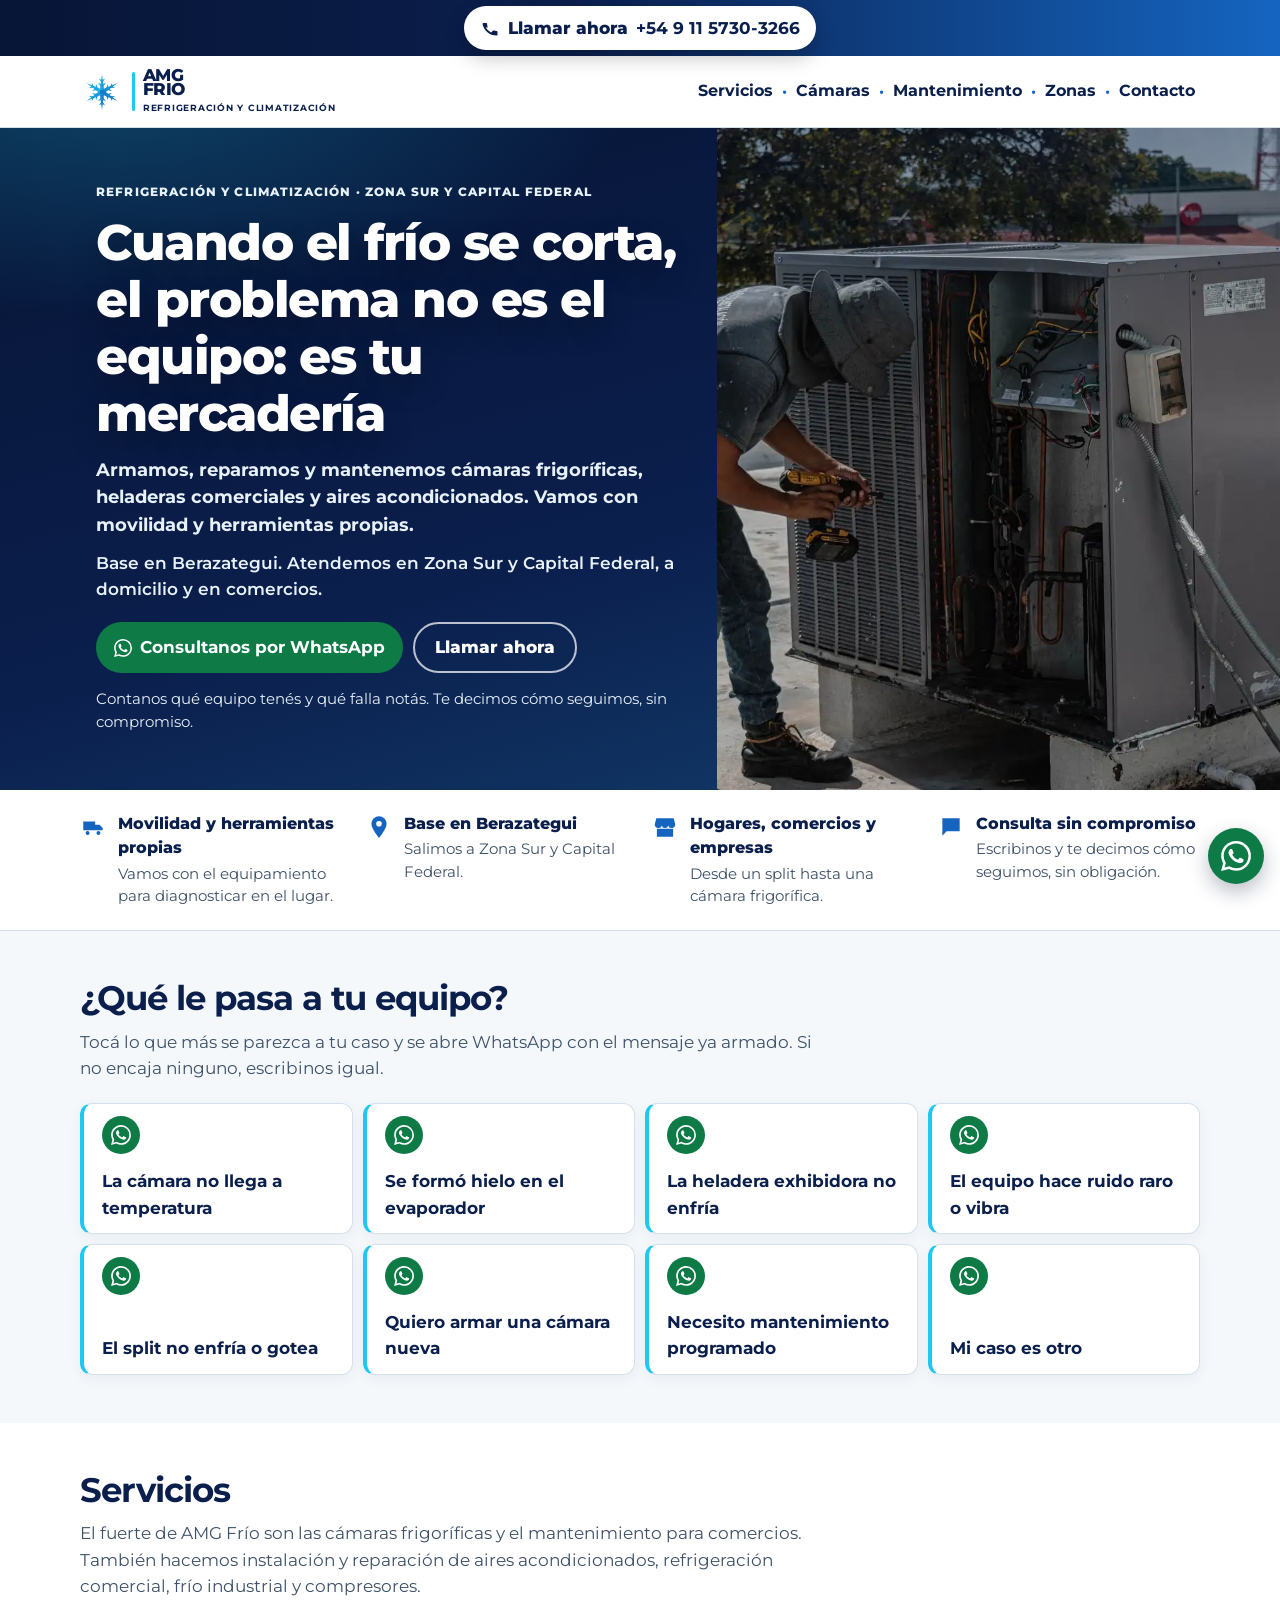
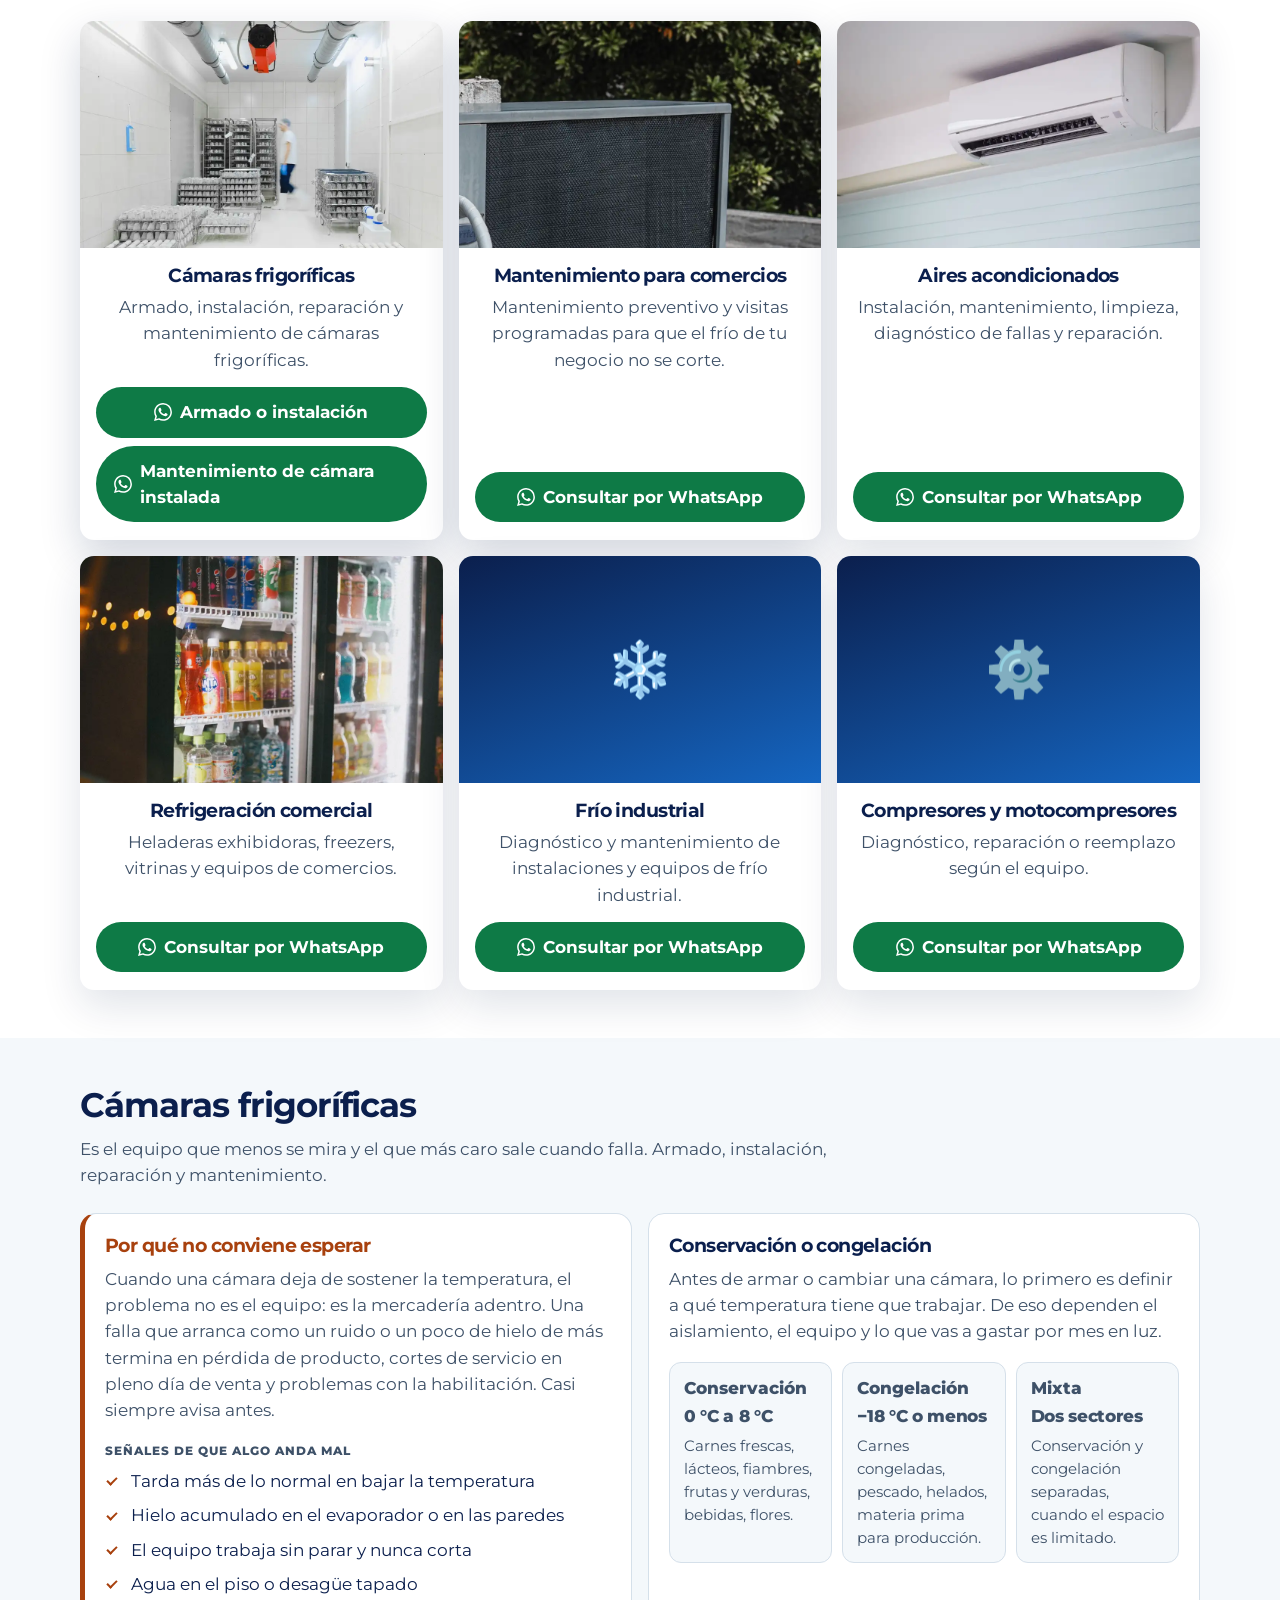
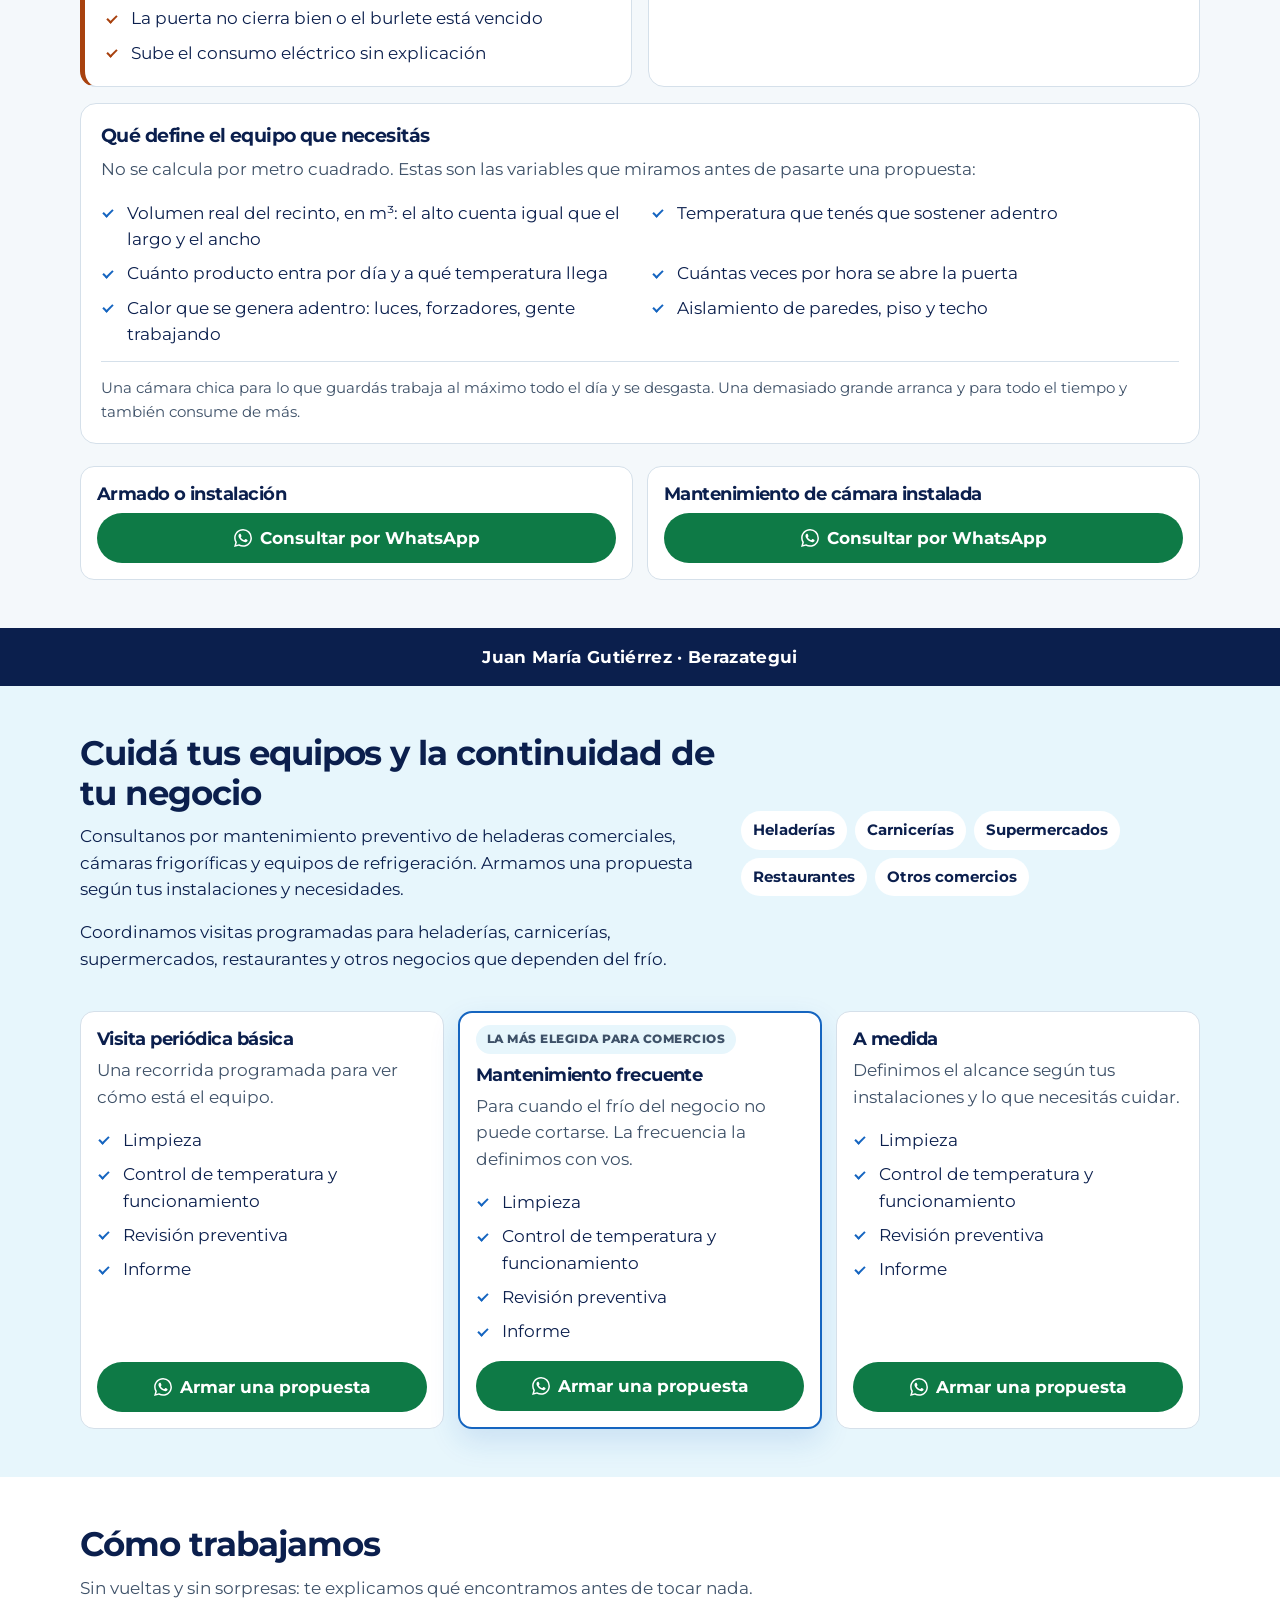
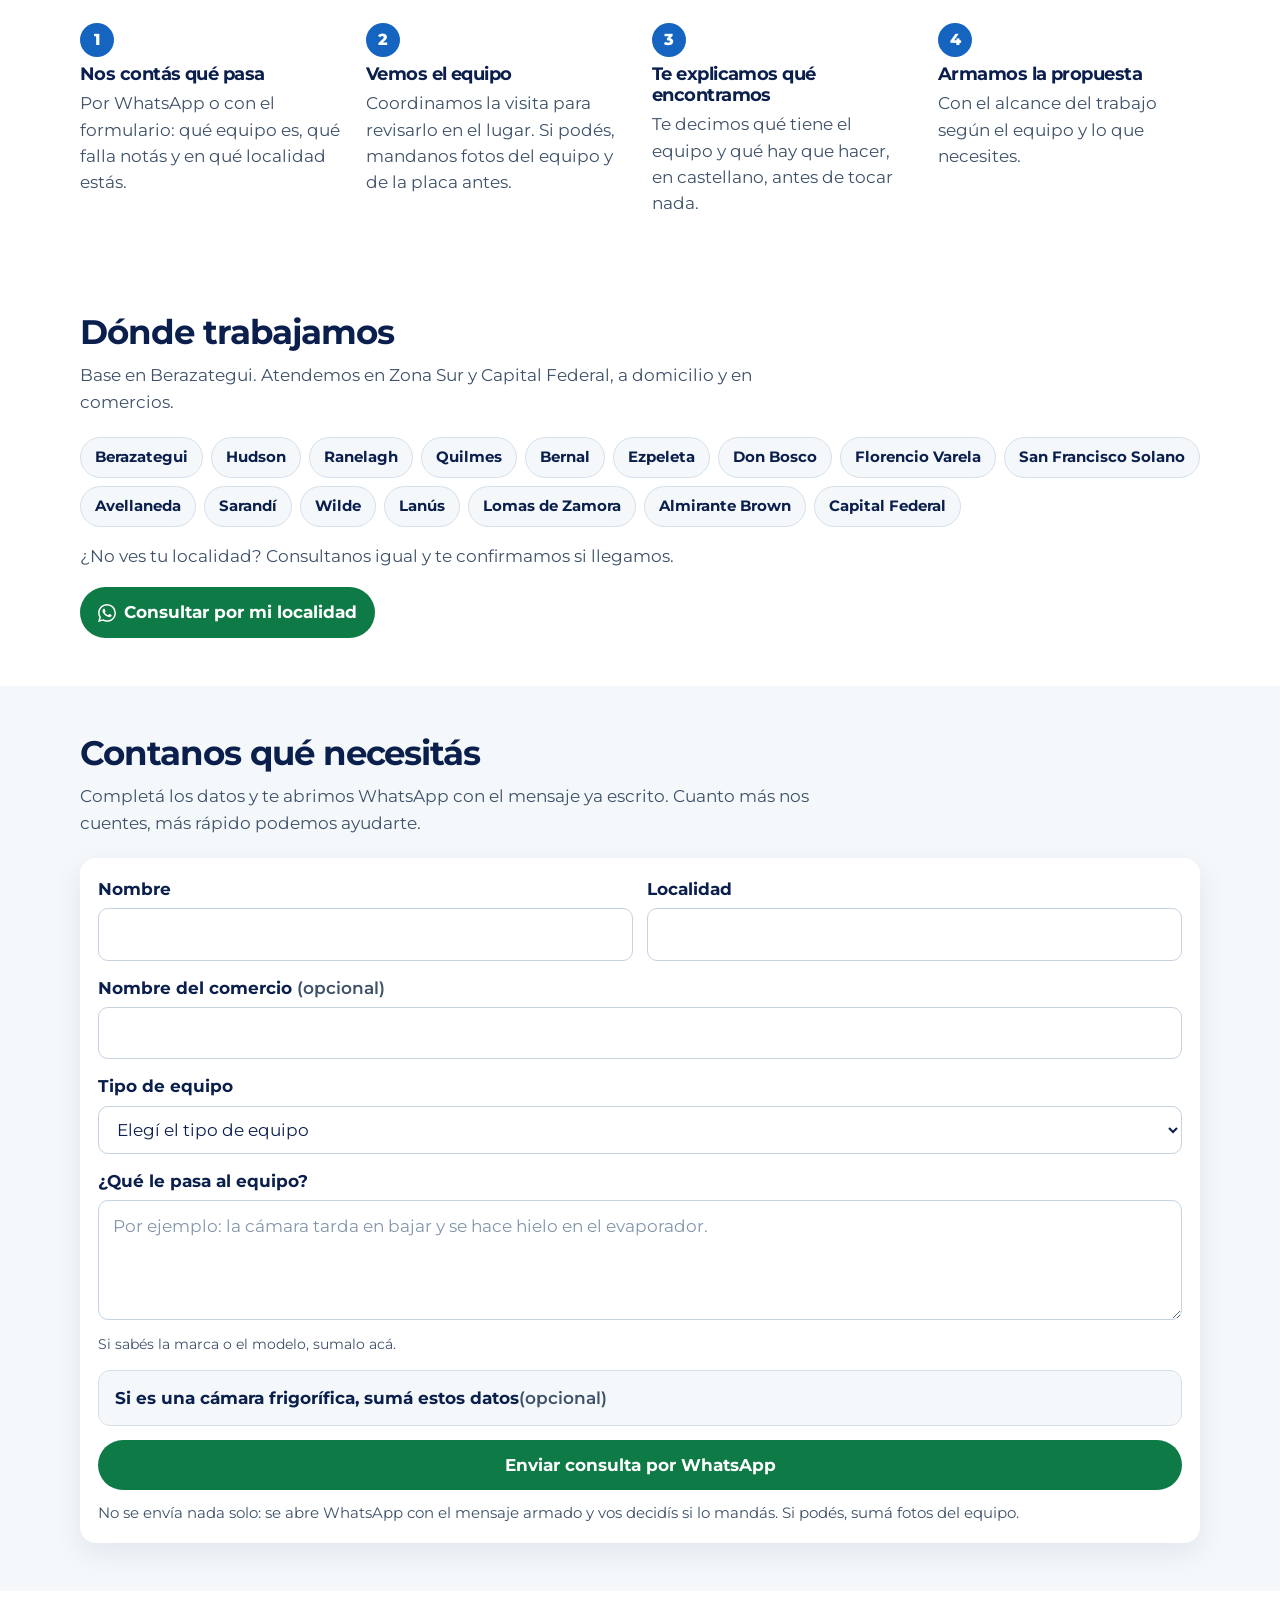
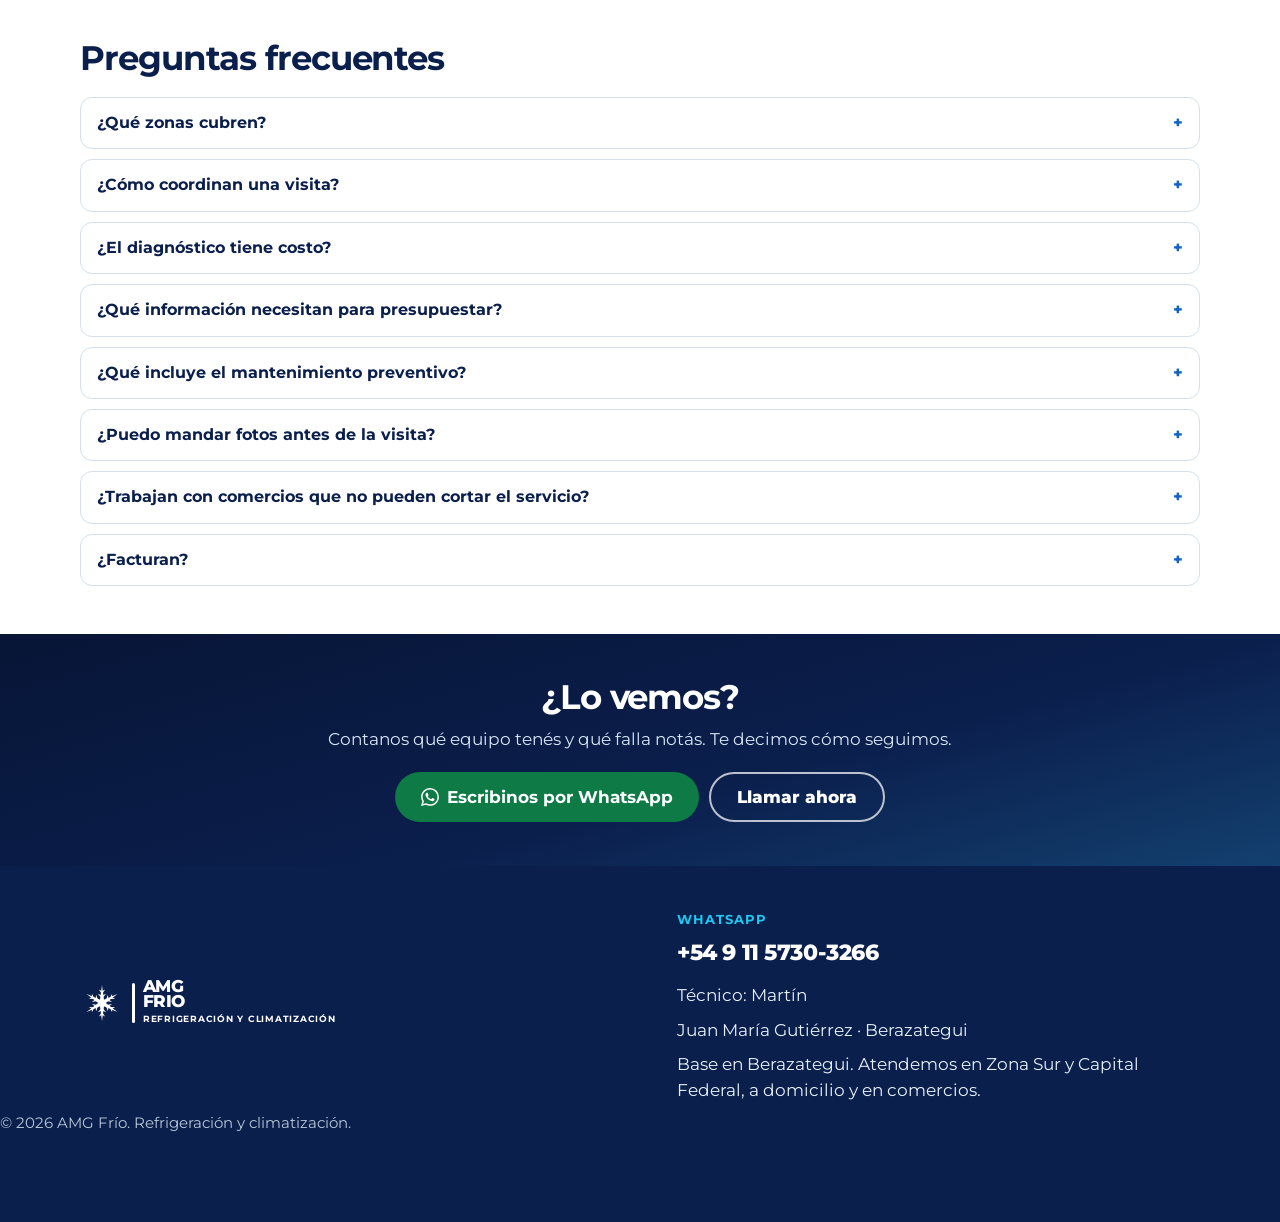
==== site-v2/index.html @ 5cace2a2 "AMG Frío: rehacer la landing con foco en conversión y SEO Rediseño de la página a partir del análisi" ====
<!DOCTYPE html>
<html lang="es">
<head>
  <meta charset="utf-8">
  <meta name="viewport" content="width=device-width, initial-scale=1">
  <title>AMG Frío | Cámaras frigoríficas y frío comercial en Zona Sur</title>
  <meta name="description" content="Armado, reparación y mantenimiento de cámaras frigoríficas, heladeras comerciales y aires acondicionados. Base en Berazategui, atendemos Zona Sur y Capital Federal. Consultá por WhatsApp.">
  <meta name="theme-color" content="#0B1F4D">
  <meta name="color-scheme" content="light">
  <link rel="canonical" href="https://joedev10.github.io/amg-frio/">
  <meta property="og:type" content="website">
  <meta property="og:locale" content="es_AR">
  <meta property="og:site_name" content="AMG Frío">
  <meta property="og:url" content="https://joedev10.github.io/amg-frio/">
  <meta property="og:title" content="AMG Frío | Cámaras frigoríficas y frío comercial en Zona Sur">
  <meta property="og:description" content="Cámaras frigoríficas y mantenimiento preventivo para comercios en Zona Sur y Capital Federal. Base en Berazategui.">
  <meta property="og:image" content="https://joedev10.github.io/amg-frio/img/og-cover.jpg">
  <meta property="og:image:width" content="1200">
  <meta property="og:image:height" content="630">
  <meta property="og:image:alt" content="AMG Frío — Refrigeración y Climatización. Cámaras frigoríficas y mantenimiento para comercios en Zona Sur y Capital Federal.">
  <meta name="twitter:card" content="summary_large_image">
  <meta name="twitter:title" content="AMG Frío | Cámaras frigoríficas y frío comercial en Zona Sur">
  <meta name="twitter:description" content="Cámaras frigoríficas y mantenimiento preventivo para comercios en Zona Sur y Capital Federal. Base en Berazategui.">
  <meta name="twitter:image" content="https://joedev10.github.io/amg-frio/img/og-cover.jpg">
  <link rel="icon" href="img/favicon.svg" type="image/svg+xml">
  <link rel="preload" href="fonts/montserrat-latin-800.woff2" as="font" type="font/woff2" crossorigin>
  <link rel="preload" href="img/hero.webp" as="image" fetchpriority="high">
  <link rel="stylesheet" href="css/styles.css">
  <script type="application/ld+json" id="schema-org">
  {
    "@context": "https://schema.org",
    "@type": "HVACBusiness",
    "@id": "https://joedev10.github.io/amg-frio/#negocio",
    "name": "AMG Frío",
    "description": "Armado, instalación, reparación y mantenimiento de cámaras frigoríficas, refrigeración comercial, frío industrial y aires acondicionados.",
    "url": "https://joedev10.github.io/amg-frio/",
    "telephone": "+54 9 11 5730-3266",
    "image": "https://joedev10.github.io/amg-frio/img/og-cover.jpg",
    "logo": "https://joedev10.github.io/amg-frio/img/isotipo.svg",
    "address": {
      "@type": "PostalAddress",
      "streetAddress": "Juan María Gutiérrez",
      "addressLocality": "Berazategui",
      "addressRegion": "Buenos Aires",
      "addressCountry": "AR"
    },
    "areaServed": [
      { "@type": "City", "name": "Berazategui" },
      { "@type": "City", "name": "Quilmes" },
      { "@type": "City", "name": "Florencio Varela" },
      { "@type": "City", "name": "Avellaneda" },
      { "@type": "City", "name": "Lanús" },
      { "@type": "City", "name": "Lomas de Zamora" },
      { "@type": "City", "name": "Almirante Brown" },
      { "@type": "City", "name": "Ciudad Autónoma de Buenos Aires" }
    ],
    "hasOfferCatalog": {
      "@type": "OfferCatalog",
      "name": "Servicios de refrigeración y climatización",
      "itemListElement": [
        { "@type": "Offer", "itemOffered": { "@type": "Service", "name": "Cámaras frigoríficas", "description": "Armado, instalación, reparación y mantenimiento de cámaras frigoríficas." } },
        { "@type": "Offer", "itemOffered": { "@type": "Service", "name": "Mantenimiento para comercios", "description": "Mantenimiento preventivo y visitas programadas para equipos de refrigeración." } },
        { "@type": "Offer", "itemOffered": { "@type": "Service", "name": "Aires acondicionados", "description": "Instalación, mantenimiento, limpieza, diagnóstico de fallas y reparación." } },
        { "@type": "Offer", "itemOffered": { "@type": "Service", "name": "Refrigeración comercial", "description": "Heladeras exhibidoras, freezers, vitrinas y equipos de comercios." } },
        { "@type": "Offer", "itemOffered": { "@type": "Service", "name": "Frío industrial", "description": "Diagnóstico y mantenimiento de instalaciones y equipos de frío industrial." } },
        { "@type": "Offer", "itemOffered": { "@type": "Service", "name": "Compresores y motocompresores", "description": "Diagnóstico, reparación o reemplazo según el equipo." } }
      ]
    }
  }
  </script>
  <!-- FAQPage: solo preguntas con respuesta confirmada. El costo del diagnóstico
       y la facturación quedan fuera del schema hasta que Martín los confirme. -->
  <script type="application/ld+json" id="schema-faq">
  {
    "@context": "https://schema.org",
    "@type": "FAQPage",
    "mainEntity": [
      {
        "@type": "Question",
        "name": "¿Qué zonas cubren?",
        "acceptedAnswer": { "@type": "Answer", "text": "Base en Berazategui. Atendemos en Zona Sur y Capital Federal, a domicilio y en comercios." }
      },
      {
        "@type": "Question",
        "name": "¿Cómo coordinan una visita?",
        "acceptedAnswer": { "@type": "Answer", "text": "Escribinos por WhatsApp, contanos qué equipo tenés y en qué localidad estás. Coordinamos día y horario según la agenda y confirmamos la visita por mensaje." }
      },
      {
        "@type": "Question",
        "name": "¿Qué información necesitan para presupuestar?",
        "acceptedAnswer": { "@type": "Answer", "text": "Tipo de equipo, marca si la tenés, qué falla notás y la localidad. Si es una cámara, ayudan las medidas aproximadas (ancho, largo y alto) y el producto que se conserva. Por WhatsApp, fotos del equipo y de la placa." }
      },
      {
        "@type": "Question",
        "name": "¿Qué incluye el mantenimiento preventivo?",
        "acceptedAnswer": { "@type": "Answer", "text": "Limpieza, control de temperatura y funcionamiento, revisión preventiva e informe de lo que se vio en la visita. La frecuencia se define según el equipo y el comercio." }
      },
      {
        "@type": "Question",
        "name": "¿Puedo mandar fotos antes de la visita?",
        "acceptedAnswer": { "@type": "Answer", "text": "Sí, y conviene. Fotos del equipo, de la placa de características y de la falla ayudan a llegar con una idea más clara y, en muchos casos, con el repuesto." }
      },
      {
        "@type": "Question",
        "name": "¿Trabajan con comercios que no pueden cortar el servicio?",
        "acceptedAnswer": { "@type": "Answer", "text": "Contanos en qué franja horaria te complica menos y lo coordinamos según la agenda. Para los comercios que dependen del frío, el mantenimiento programado es lo que evita el corte en el peor momento." }
      }
    ]
  }
  </script>
</head>
<body>
  <a class="skip" href="#contenido">Saltar al contenido</a>
  <div class="call-bar">
    <a class="call-now" data-tel href="tel:+5491157303266">
      <svg viewBox="0 0 24 24" width="20" height="20" aria-hidden="true" focusable="false"><path fill="currentColor" d="M6.6 10.8a15.1 15.1 0 0 0 6.6 6.6l2.2-2.2a1 1 0 0 1 1-.25 11.4 11.4 0 0 0 3.6.57 1 1 0 0 1 1 1V20a1 1 0 0 1-1 1A17 17 0 0 1 3 7a1 1 0 0 1 1-1h3.5a1 1 0 0 1 1 1 11.4 11.4 0 0 0 .57 3.6 1 1 0 0 1-.25 1L6.6 10.8z"/></svg>
      <span>Llamar ahora</span>
      <span class="call-now__num" data-field="whatsappDisplay">+54 9 11 5730-3266</span>
    </a>
  </div>
  <header class="site-header">
    <div class="site-header__inner">
      <a class="brand" href="#inicio">
        <img class="brand__mark" src="img/isotipo.svg" alt="" width="44" height="44">
        <span class="brand__bar" aria-hidden="true"></span>
        <span class="brand__text">
          <span class="brand__name" data-logo>AMG<br>FRIO</span>
          <span class="brand__tag" data-field="tagline">Refrigeración y Climatización</span>
        </span>
      </a>
      <button class="nav-toggle" type="button" aria-expanded="false" aria-controls="site-nav">
        <span class="sr-only" data-label>Abrir menú</span>
        <span class="burger" aria-hidden="true"></span>
      </button>
      <nav id="site-nav" class="site-nav" aria-label="Secciones">
        <a href="#servicios">Servicios</a>
        <span class="nav-dot" aria-hidden="true">·</span>
        <a href="#camaras">Cámaras</a>
        <span class="nav-dot" aria-hidden="true">·</span>
        <a href="#mantenimiento">Mantenimiento</a>
        <span class="nav-dot" data-nav-trabajos aria-hidden="true" hidden>·</span>
        <a href="#trabajos" data-nav-trabajos hidden>Trabajos</a>
        <span class="nav-dot" aria-hidden="true">·</span>
        <a href="#zonas">Zonas</a>
        <span class="nav-dot" aria-hidden="true">·</span>
        <a href="#contacto">Contacto</a>
      </nav>
    </div>
  </header>

  <main id="contenido">
    <section class="hero" id="inicio">
      <div class="hero__inner">
        <div class="hero__copy">
          <p class="hero__eyebrow">Refrigeración y climatización · Zona Sur y Capital Federal</p>
          <h1>Cuando el frío se corta, el problema no es el equipo: es tu mercadería</h1>
          <p class="hero__lead">Armamos, reparamos y mantenemos cámaras frigoríficas, heladeras comerciales y aires acondicionados. Vamos con movilidad y herramientas propias.</p>
          <p class="hero__zone" data-field="zonas">Base en Berazategui. Atendemos en Zona Sur y Capital Federal, a domicilio y en comercios.</p>
          <div class="hero__actions">
            <a class="btn-wa" data-wa="hero" href="https://wa.me/5491157303266">
              <svg viewBox="0 0 24 24" width="18" height="18" aria-hidden="true" focusable="false"><path fill="currentColor" d="M17.472 14.382c-.297-.149-1.758-.867-2.03-.967-.273-.099-.471-.148-.67.15-.197.297-.767.966-.94 1.164-.173.199-.347.223-.644.075-.297-.15-1.255-.463-2.39-1.475-.883-.788-1.48-1.761-1.653-2.059-.173-.297-.018-.458.13-.606.134-.133.298-.347.446-.52.149-.174.198-.298.298-.497.099-.198.05-.371-.025-.52-.075-.149-.669-1.612-.916-2.207-.242-.579-.487-.5-.669-.51-.173-.008-.371-.01-.57-.01-.198 0-.52.074-.792.372-.272.297-1.04 1.016-1.04 2.479 0 1.462 1.065 2.875 1.213 3.074.149.198 2.096 3.2 5.077 4.487.709.306 1.262.489 1.694.625.712.227 1.36.195 1.871.118.571-.085 1.758-.719 2.006-1.413.248-.694.248-1.289.173-1.413-.074-.124-.272-.198-.57-.347m-5.421 7.403h-.004a9.87 9.87 0 0 1-5.031-1.378l-.361-.214-3.741.982.998-3.648-.235-.374a9.86 9.86 0 0 1-1.51-5.26c.001-5.45 4.436-9.884 9.888-9.884 2.64 0 5.122 1.03 6.988 2.898a9.825 9.825 0 0 1 2.893 6.994c-.003 5.45-4.435 9.884-9.885 9.884m8.413-18.297A11.815 11.815 0 0 0 12.05 0C5.495 0 .16 5.335.157 11.892c0 2.096.547 4.142 1.588 5.945L.057 24l6.305-1.654a11.882 11.882 0 0 0 5.683 1.448h.005c6.554 0 11.89-5.335 11.893-11.893a11.821 11.821 0 0 0-3.48-8.413z"/></svg>
              Consultanos por WhatsApp
            </a>
            <a class="btn-call" data-tel href="tel:+5491157303266">Llamar ahora</a>
          </div>
          <p class="hero__note">Contanos qué equipo tenés y qué falla notás. Te decimos cómo seguimos, sin compromiso.</p>
        </div>
        <div class="hero__media">
          <img src="img/hero.webp" alt="Técnico revisando la unidad exterior de un equipo de refrigeración" width="1400" height="1050" fetchpriority="high" decoding="async">
        </div>
      </div>
    </section>

    <section class="trust" aria-label="Cómo trabajamos">
      <div class="wrap">
        <ul id="trust-list" class="trust__list"></ul>
      </div>
    </section>

    <section class="section triage" id="diagnostico">
      <div class="wrap">
        <h2 id="diagnostico-titulo">¿Qué le pasa a tu equipo?</h2>
        <p class="lead" id="diagnostico-bajada">Tocá lo que más se parezca a tu caso y se abre WhatsApp con el mensaje ya armado.</p>
        <div id="triage-grid" class="triage__grid"></div>
      </div>
    </section>

    <section class="section" id="servicios">
      <div class="wrap">
        <h2>Servicios</h2>
        <p class="lead">El fuerte de AMG Frío son las cámaras frigoríficas y el mantenimiento para comercios. También hacemos instalación y reparación de aires acondicionados, refrigeración comercial, frío industrial y compresores.</p>
        <div id="service-grid" class="cards"></div>
      </div>
    </section>

    <section class="section camaras" id="camaras">
      <div class="wrap">
        <h2 id="camaras-titulo">Cámaras frigoríficas</h2>
        <p class="lead" id="camaras-bajada">Armado, instalación, reparación y mantenimiento.</p>

        <div class="camaras__grid">
          <article class="panel panel--alert">
            <h3 id="camaras-porque-titulo">Por qué no conviene esperar</h3>
            <p id="camaras-porque-texto"></p>
            <p class="panel__label">Señales de que algo anda mal</p>
            <ul id="camaras-senales" class="ticks"></ul>
          </article>

          <article class="panel">
            <h3 id="camaras-tipos-titulo">Conservación o congelación</h3>
            <p id="camaras-tipos-texto"></p>
            <div id="camaras-tipos" class="temps"></div>
          </article>
        </div>

        <article class="panel panel--wide">
          <h3 id="camaras-dim-titulo">Qué define el equipo que necesitás</h3>
          <p id="camaras-dim-texto"></p>
          <ul id="camaras-dim-items" class="ticks ticks--two"></ul>
          <p class="panel__note" id="camaras-dim-cierre"></p>
        </article>

        <div id="camaras-acciones" class="choices"></div>
      </div>
    </section>

    <p class="address-bar" data-field="addressLine">Juan María Gutiérrez · Berazategui</p>

    <section class="section care" id="mantenimiento">
      <div class="wrap care__grid">
        <div>
          <h2>Cuidá tus equipos y la continuidad de tu negocio</h2>
          <p>Consultanos por mantenimiento preventivo de heladeras comerciales, cámaras frigoríficas y equipos de refrigeración. Armamos una propuesta según tus instalaciones y necesidades.</p>
          <p>Coordinamos visitas programadas para heladerías, carnicerías, supermercados, restaurantes y otros negocios que dependen del frío.</p>
        </div>
        <div>
          <ul class="chips">
            <li>Heladerías</li>
            <li>Carnicerías</li>
            <li>Supermercados</li>
            <li>Restaurantes</li>
            <li>Otros comercios</li>
          </ul>
        </div>
      </div>
      <div class="wrap">
        <div id="propuestas" class="plans"></div>
      </div>
    </section>

    <section class="section steps" id="como-trabajamos">
      <div class="wrap">
        <h2>Cómo trabajamos</h2>
        <p class="lead">Sin vueltas y sin sorpresas: te explicamos qué encontramos antes de tocar nada.</p>
        <ol id="steps-list" class="steps__list"></ol>
      </div>
    </section>

    <section class="section zonas" id="zonas">
      <div class="wrap">
        <h2>Dónde trabajamos</h2>
        <p class="lead" data-field="zonas">Base en Berazategui. Atendemos en Zona Sur y Capital Federal, a domicilio y en comercios.</p>
        <ul id="zonas-list" class="zonas__list"></ul>
        <p class="zonas__note">¿No ves tu localidad? Consultanos igual y te confirmamos si llegamos.</p>
        <a class="btn-wa btn-wa--inline" data-wa="general" href="https://wa.me/5491157303266">
          <svg viewBox="0 0 24 24" width="18" height="18" aria-hidden="true" focusable="false"><path fill="currentColor" d="M17.472 14.382c-.297-.149-1.758-.867-2.03-.967-.273-.099-.471-.148-.67.15-.197.297-.767.966-.94 1.164-.173.199-.347.223-.644.075-.297-.15-1.255-.463-2.39-1.475-.883-.788-1.48-1.761-1.653-2.059-.173-.297-.018-.458.13-.606.134-.133.298-.347.446-.52.149-.174.198-.298.298-.497.099-.198.05-.371-.025-.52-.075-.149-.669-1.612-.916-2.207-.242-.579-.487-.5-.669-.51-.173-.008-.371-.01-.57-.01-.198 0-.52.074-.792.372-.272.297-1.04 1.016-1.04 2.479 0 1.462 1.065 2.875 1.213 3.074.149.198 2.096 3.2 5.077 4.487.709.306 1.262.489 1.694.625.712.227 1.36.195 1.871.118.571-.085 1.758-.719 2.006-1.413.248-.694.248-1.289.173-1.413-.074-.124-.272-.198-.57-.347m-5.421 7.403h-.004a9.87 9.87 0 0 1-5.031-1.378l-.361-.214-3.741.982.998-3.648-.235-.374a9.86 9.86 0 0 1-1.51-5.26c.001-5.45 4.436-9.884 9.888-9.884 2.64 0 5.122 1.03 6.988 2.898a9.825 9.825 0 0 1 2.893 6.994c-.003 5.45-4.435 9.884-9.885 9.884m8.413-18.297A11.815 11.815 0 0 0 12.05 0C5.495 0 .16 5.335.157 11.892c0 2.096.547 4.142 1.588 5.945L.057 24l6.305-1.654a11.882 11.882 0 0 0 5.683 1.448h.005c6.554 0 11.89-5.335 11.893-11.893a11.821 11.821 0 0 0-3.48-8.413z"/></svg>
          Consultar por mi localidad
        </a>
      </div>
    </section>

    <!-- Visible solo si SITE_CONFIG.showTrabajos es true (cuando haya fotos reales). -->
    <section class="section" id="trabajos" hidden>
      <div class="wrap">
        <h2>Trabajos</h2>
        <p class="lead">Pronto vas a ver fotos reales de cámaras, mantenimientos e instalaciones. No publicamos trabajos inventados.</p>
        <div id="trabajos-grid" class="shots"></div>
      </div>
    </section>

    <!-- Visible solo si SITE_CONFIG.showAntesDespues es true (cuando haya fotos reales). -->
    <section class="section" id="antes-despues" hidden>
      <div class="wrap">
        <h2>Antes y después</h2>
        <p class="lead">Estos espacios quedan listos para fotos reales de trabajos. Todavía no las cargamos.</p>
        <div id="antes-carousel" class="carousel" aria-roledescription="carrusel" aria-label="Antes y después de trabajos"></div>
      </div>
    </section>

    <section class="section" id="contacto">
      <div class="wrap">
        <h2>Contanos qué necesitás</h2>
        <p class="lead">Completá los datos y te abrimos WhatsApp con el mensaje ya escrito. Cuanto más nos cuentes, más rápido podemos ayudarte.</p>
        <form id="consulta-form" class="contact-card" novalidate>
          <div class="form-grid">
            <div class="form-row">
              <div class="field">
                <label for="nombre">Nombre</label>
                <input id="nombre" name="nombre" autocomplete="name" required aria-describedby="nombre-error">
                <p class="field-error" id="nombre-error" hidden></p>
              </div>
              <div class="field">
                <label for="localidad">Localidad</label>
                <input id="localidad" name="localidad" autocomplete="address-level2" required aria-describedby="localidad-error">
                <p class="field-error" id="localidad-error" hidden></p>
              </div>
            </div>
            <div class="field">
              <label for="comercio">Nombre del comercio <span class="field__opt">(opcional)</span></label>
              <input id="comercio" name="comercio" autocomplete="organization">
            </div>
            <div class="field">
              <label for="tipo-equipo">Tipo de equipo</label>
              <select id="tipo-equipo" name="tipo" required aria-describedby="tipo-equipo-error">
                <option value="">Elegí el tipo de equipo</option>
              </select>
              <p class="field-error" id="tipo-equipo-error" hidden></p>
            </div>
            <div class="field">
              <label for="descripcion">¿Qué le pasa al equipo?</label>
              <textarea id="descripcion" name="descripcion" required aria-describedby="descripcion-error descripcion-hint" placeholder="Por ejemplo: la cámara tarda en bajar y se hace hielo en el evaporador."></textarea>
              <p class="field-hint" id="descripcion-hint">Si sabés la marca o el modelo, sumalo acá.</p>
              <p class="field-error" id="descripcion-error" hidden></p>
            </div>
            <details class="extra">
              <summary>Si es una cámara frigorífica, sumá estos datos <span class="field__opt">(opcional)</span></summary>
              <div class="extra__body">
                <fieldset class="field measures">
                  <legend>Medidas aproximadas</legend>
                  <div class="form-row form-row--3">
                    <div>
                      <label for="ancho">Ancho (m)</label>
                      <input id="ancho" name="ancho" inputmode="decimal" autocomplete="off">
                    </div>
                    <div>
                      <label for="largo">Largo (m)</label>
                      <input id="largo" name="largo" inputmode="decimal" autocomplete="off">
                    </div>
                    <div>
                      <label for="alto">Alto (m)</label>
                      <input id="alto" name="alto" inputmode="decimal" autocomplete="off">
                    </div>
                  </div>
                </fieldset>
                <div class="field">
                  <label for="producto">Producto que se conserva</label>
                  <input id="producto" name="producto" autocomplete="off">
                </div>
              </div>
            </details>
            <button class="btn-wa" type="submit">Enviar consulta por WhatsApp</button>
          </div>
          <p class="form-note">No se envía nada solo: se abre WhatsApp con el mensaje armado y vos decidís si lo mandás. Si podés, sumá fotos del equipo.</p>
        </form>
      </div>
    </section>

    <section class="section" id="preguntas">
      <div class="wrap">
        <h2>Preguntas frecuentes</h2>
        <div class="acc">
          <div class="acc__item">
            <h3>
              <button class="acc__btn" type="button" aria-expanded="false" aria-controls="faq-zonas" id="faq-zonas-btn">¿Qué zonas cubren?</button>
            </h3>
            <div class="acc__panel" id="faq-zonas" role="region" aria-labelledby="faq-zonas-btn" hidden>
              <p data-field="zonas">Base en Berazategui. Atendemos en Zona Sur y Capital Federal, a domicilio y en comercios.</p>
            </div>
          </div>
          <div class="acc__item">
            <h3>
              <button class="acc__btn" type="button" aria-expanded="false" aria-controls="faq-visita" id="faq-visita-btn">¿Cómo coordinan una visita?</button>
            </h3>
            <div class="acc__panel" id="faq-visita" role="region" aria-labelledby="faq-visita-btn" hidden>
              <p>Escribinos por WhatsApp, contanos qué equipo tenés y en qué localidad estás. Coordinamos día y horario según la agenda y confirmamos la visita por mensaje.</p>
            </div>
          </div>
          <!-- Redacción neutra a propósito: falta que Martín confirme si el diagnóstico tiene costo.
               Hasta entonces no se promete nada ni se publica un precio. -->
          <div class="acc__item">
            <h3>
              <button class="acc__btn" type="button" aria-expanded="false" aria-controls="faq-costo" id="faq-costo-btn">¿El diagnóstico tiene costo?</button>
            </h3>
            <div class="acc__panel" id="faq-costo" role="region" aria-labelledby="faq-costo-btn" hidden>
              <p>Depende del equipo y de la visita. Te lo aclaramos por WhatsApp antes de coordinar, así sabés de entrada cómo es, sin compromiso de reparación.</p>
            </div>
          </div>
          <div class="acc__item">
            <h3>
              <button class="acc__btn" type="button" aria-expanded="false" aria-controls="faq-presupuesto" id="faq-presupuesto-btn">¿Qué información necesitan para presupuestar?</button>
            </h3>
            <div class="acc__panel" id="faq-presupuesto" role="region" aria-labelledby="faq-presupuesto-btn" hidden>
              <p>Tipo de equipo, marca si la tenés, qué falla notás y la localidad. Si es una cámara, ayudan las medidas aproximadas (ancho, largo y alto) y el producto que se conserva. Por WhatsApp, fotos del equipo y de la placa. Si falta un dato, te lo pedimos.</p>
            </div>
          </div>
          <div class="acc__item">
            <h3>
              <button class="acc__btn" type="button" aria-expanded="false" aria-controls="faq-mantenimiento" id="faq-mantenimiento-btn">¿Qué incluye el mantenimiento preventivo?</button>
            </h3>
            <div class="acc__panel" id="faq-mantenimiento" role="region" aria-labelledby="faq-mantenimiento-btn" hidden>
              <p>Limpieza, control de temperatura y funcionamiento, revisión preventiva e informe de lo que se vio en la visita. La frecuencia se define según el equipo y el comercio.</p>
            </div>
          </div>
          <div class="acc__item">
            <h3>
              <button class="acc__btn" type="button" aria-expanded="false" aria-controls="faq-fotos" id="faq-fotos-btn">¿Puedo mandar fotos antes de la visita?</button>
            </h3>
            <div class="acc__panel" id="faq-fotos" role="region" aria-labelledby="faq-fotos-btn" hidden>
              <p>Sí, y conviene. Fotos del equipo, de la placa de características y de la falla ayudan a llegar con una idea más clara de lo que hay que hacer.</p>
            </div>
          </div>
          <div class="acc__item">
            <h3>
              <button class="acc__btn" type="button" aria-expanded="false" aria-controls="faq-corte" id="faq-corte-btn">¿Trabajan con comercios que no pueden cortar el servicio?</button>
            </h3>
            <div class="acc__panel" id="faq-corte" role="region" aria-labelledby="faq-corte-btn" hidden>
              <p>Contanos en qué franja horaria te complica menos y lo coordinamos según la agenda. Para los negocios que dependen del frío, el mantenimiento programado es lo que evita el corte en el peor momento.</p>
            </div>
          </div>
          <!-- Redacción neutra a propósito: falta que Martín confirme la condición de facturación. -->
          <div class="acc__item">
            <h3>
              <button class="acc__btn" type="button" aria-expanded="false" aria-controls="faq-factura" id="faq-factura-btn">¿Facturan?</button>
            </h3>
            <div class="acc__panel" id="faq-factura" role="region" aria-labelledby="faq-factura-btn" hidden>
              <p>Si necesitás factura, consultalo por WhatsApp antes de coordinar y te lo confirmamos.</p>
            </div>
          </div>
        </div>
      </div>
    </section>

    <section class="section clients" id="clientes" hidden>
      <div class="wrap">
        <h2>Confían en nosotros</h2>
        <ul id="client-logos" class="logos"></ul>
      </div>
    </section>

    <section class="section reviews" id="resenas" hidden>
      <div class="wrap">
        <h2>Reseñas</h2>
        <div id="review-list"></div>
      </div>
    </section>

    <section class="closer">
      <div class="wrap closer__inner">
        <h2>¿Lo vemos?</h2>
        <p>Contanos qué equipo tenés y qué falla notás. Te decimos cómo seguimos.</p>
        <div class="closer__actions">
          <a class="btn-wa" data-wa="general" href="https://wa.me/5491157303266">
            <svg viewBox="0 0 24 24" width="18" height="18" aria-hidden="true" focusable="false"><path fill="currentColor" d="M17.472 14.382c-.297-.149-1.758-.867-2.03-.967-.273-.099-.471-.148-.67.15-.197.297-.767.966-.94 1.164-.173.199-.347.223-.644.075-.297-.15-1.255-.463-2.39-1.475-.883-.788-1.48-1.761-1.653-2.059-.173-.297-.018-.458.13-.606.134-.133.298-.347.446-.52.149-.174.198-.298.298-.497.099-.198.05-.371-.025-.52-.075-.149-.669-1.612-.916-2.207-.242-.579-.487-.5-.669-.51-.173-.008-.371-.01-.57-.01-.198 0-.52.074-.792.372-.272.297-1.04 1.016-1.04 2.479 0 1.462 1.065 2.875 1.213 3.074.149.198 2.096 3.2 5.077 4.487.709.306 1.262.489 1.694.625.712.227 1.36.195 1.871.118.571-.085 1.758-.719 2.006-1.413.248-.694.248-1.289.173-1.413-.074-.124-.272-.198-.57-.347m-5.421 7.403h-.004a9.87 9.87 0 0 1-5.031-1.378l-.361-.214-3.741.982.998-3.648-.235-.374a9.86 9.86 0 0 1-1.51-5.26c.001-5.45 4.436-9.884 9.888-9.884 2.64 0 5.122 1.03 6.988 2.898a9.825 9.825 0 0 1 2.893 6.994c-.003 5.45-4.435 9.884-9.885 9.884m8.413-18.297A11.815 11.815 0 0 0 12.05 0C5.495 0 .16 5.335.157 11.892c0 2.096.547 4.142 1.588 5.945L.057 24l6.305-1.654a11.882 11.882 0 0 0 5.683 1.448h.005c6.554 0 11.89-5.335 11.893-11.893a11.821 11.821 0 0 0-3.48-8.413z"/></svg>
            Escribinos por WhatsApp
          </a>
          <a class="btn-call" data-tel href="tel:+5491157303266">Llamar ahora</a>
        </div>
      </div>
    </section>
  </main>

  <footer class="site-footer">
    <div class="wrap footer__grid">
      <a class="brand brand--light" href="#inicio">
        <img class="brand__mark" src="img/isotipo-blanco.svg" alt="" width="48" height="48">
        <span class="brand__bar" aria-hidden="true"></span>
        <span class="brand__text">
          <span class="brand__name" data-logo>AMG<br>FRIO</span>
          <span class="brand__tag" data-field="tagline">Refrigeración y Climatización</span>
        </span>
      </a>
      <div>
        <p class="footer__label">WhatsApp</p>
        <a class="footer__phone" data-wa="general" href="https://wa.me/5491157303266" data-field="whatsappDisplay">+54 9 11 5730-3266</a>
        <p>Técnico: <span data-field="technicianName">Martín</span></p>
        <p data-field="addressLine">Juan María Gutiérrez · Berazategui</p>
        <p data-field="zonas">Base en Berazategui. Atendemos en Zona Sur y Capital Federal, a domicilio y en comercios.</p>
      </div>
    </div>
    <p class="legal">© 2026 <span data-field="businessName">AMG Frío</span>. Refrigeración y climatización.</p>
  </footer>

  <nav class="mobile-bar" aria-label="Contacto rápido">
    <a class="mobile-bar__call" data-tel href="tel:+5491157303266">Llamar</a>
    <a class="mobile-bar__wa" data-wa="general" href="https://wa.me/5491157303266">WhatsApp</a>
  </nav>

  <a class="wa-float" data-wa="general" href="https://wa.me/5491157303266" aria-label="Escribir por WhatsApp al +54 9 11 5730-3266">
    <svg viewBox="0 0 24 24" aria-hidden="true" focusable="false"><path fill="currentColor" d="M17.472 14.382c-.297-.149-1.758-.867-2.03-.967-.273-.099-.471-.148-.67.15-.197.297-.767.966-.94 1.164-.173.199-.347.223-.644.075-.297-.15-1.255-.463-2.39-1.475-.883-.788-1.48-1.761-1.653-2.059-.173-.297-.018-.458.13-.606.134-.133.298-.347.446-.52.149-.174.198-.298.298-.497.099-.198.05-.371-.025-.52-.075-.149-.669-1.612-.916-2.207-.242-.579-.487-.5-.669-.51-.173-.008-.371-.01-.57-.01-.198 0-.52.074-.792.372-.272.297-1.04 1.016-1.04 2.479 0 1.462 1.065 2.875 1.213 3.074.149.198 2.096 3.2 5.077 4.487.709.306 1.262.489 1.694.625.712.227 1.36.195 1.871.118.571-.085 1.758-.719 2.006-1.413.248-.694.248-1.289.173-1.413-.074-.124-.272-.198-.57-.347m-5.421 7.403h-.004a9.87 9.87 0 0 1-5.031-1.378l-.361-.214-3.741.982.998-3.648-.235-.374a9.86 9.86 0 0 1-1.51-5.26c.001-5.45 4.436-9.884 9.888-9.884 2.64 0 5.122 1.03 6.988 2.898a9.825 9.825 0 0 1 2.893 6.994c-.003 5.45-4.435 9.884-9.885 9.884m8.413-18.297A11.815 11.815 0 0 0 12.05 0C5.495 0 .16 5.335.157 11.892c0 2.096.547 4.142 1.588 5.945L.057 24l6.305-1.654a11.882 11.882 0 0 0 5.683 1.448h.005c6.554 0 11.89-5.335 11.893-11.893a11.821 11.821 0 0 0-3.48-8.413z"/></svg>
  </a>

  <script src="js/config.js"></script>
  <script src="js/main.js"></script>
</body>
</html>
---- site-v2/css/styles.css ----
@font-face {
  font-family: Montserrat;
  font-style: normal;
  font-weight: 400;
  font-display: swap;
  src: url("../fonts/montserrat-latin-400.woff2") format("woff2");
}
@font-face {
  font-family: Montserrat;
  font-style: normal;
  font-weight: 600;
  font-display: swap;
  src: url("../fonts/montserrat-latin-600.woff2") format("woff2");
}
@font-face {
  font-family: Montserrat;
  font-style: normal;
  font-weight: 700;
  font-display: swap;
  src: url("../fonts/montserrat-latin-700.woff2") format("woff2");
}
@font-face {
  font-family: Montserrat;
  font-style: normal;
  font-weight: 800;
  font-display: swap;
  src: url("../fonts/montserrat-latin-800.woff2") format("woff2");
}

:root {
  --navy: #0b1f4d;
  --navy-deep: #071536;
  --blue: #1565c0;
  --cyan: #1ec8f0;
  --ink: #0b1f4d;
  --muted: #3e5168;
  --line: #d5e0ea;
  --paper: #ffffff;
  --mist: #f4f8fb;
  --ice: #e7f6fc;
  --wa: #0e7a46;
  --wa-hover: #0c663a;
  --danger: #8e1b1b;
  --alert: #a8410e;
  --wrap: min(1120px, calc(100% - 32px));
  --header-h: 72px;
  --callbar-h: 56px;
}

*,
*::before,
*::after { box-sizing: border-box; }

html { scroll-behavior: smooth; }

body {
  margin: 0;
  font-family: Montserrat, "Segoe UI", sans-serif;
  font-size: 1.0625rem;
  line-height: 1.55;
  color: var(--ink);
  background: var(--paper);
  overflow-x: clip;
}

img { max-width: 100%; display: block; }
h1, h2, h3, p { margin-top: 0; }
h1, h2, h3 { line-height: 1.15; letter-spacing: -0.03em; }

a { color: var(--blue); }
button, input, select, textarea { font: inherit; color: inherit; }

.skip {
  position: absolute;
  left: 12px;
  top: -48px;
  background: #fff;
  color: var(--navy);
  padding: 8px 12px;
  z-index: 80;
  border-radius: 8px;
}
.skip:focus { top: 12px; }

.wrap {
  width: var(--wrap);
  margin-inline: auto;
}

.sr-only {
  position: absolute;
  width: 1px;
  height: 1px;
  padding: 0;
  margin: -1px;
  overflow: hidden;
  clip: rect(0, 0, 0, 0);
  white-space: nowrap;
  border: 0;
}

:focus-visible {
  outline: 3px solid var(--cyan);
  outline-offset: 2px;
}

.call-bar {
  position: sticky;
  top: 0;
  z-index: 60;
  height: var(--callbar-h);
  display: flex;
  align-items: center;
  justify-content: center;
  padding: 6px 12px;
  background: linear-gradient(90deg, #071536 0%, #0b1f4d 45%, #1565c0 100%);
}
.call-now {
  display: inline-flex;
  align-items: center;
  justify-content: center;
  gap: 8px;
  min-height: 44px;
  padding: 8px 16px;
  border-radius: 999px;
  background: #fff;
  color: #0b1f4d;
  font-weight: 800;
  text-decoration: none;
  box-shadow: 0 8px 20px rgba(0, 0, 0, 0.22);
}
.call-now__num { font-weight: 700; }

.site-header {
  position: sticky;
  top: var(--callbar-h);
  z-index: 50;
  background: #fff;
  border-bottom: 1px solid var(--line);
  height: var(--header-h);
}

.site-header__inner {
  height: 100%;
  width: var(--wrap);
  margin-inline: auto;
  display: flex;
  align-items: center;
  justify-content: space-between;
  gap: 12px;
}

.brand {
  display: flex;
  align-items: center;
  gap: 8px;
  text-decoration: none;
  min-width: 0;
  color: inherit;
}
.brand__mark { width: 44px; height: 44px; flex: none; }
.brand__bar {
  width: 3px;
  align-self: stretch;
  margin-block: 4px;
  border-radius: 2px;
  background: var(--cyan);
  flex: none;
}
.brand__name {
  display: block;
  font-weight: 800;
  font-size: 1.05rem;
  line-height: 0.86;
  letter-spacing: -0.04em;
  color: var(--navy);
}
.brand__tag {
  display: block;
  margin-top: 4px;
  font-size: 0.58rem;
  font-weight: 700;
  letter-spacing: 0.08em;
  text-transform: uppercase;
  color: var(--navy);
  white-space: nowrap;
}
.brand--light .brand__name,
.brand--light .brand__tag { color: #fff; }
.brand--light .brand__bar { background: #fff; }

.nav-toggle {
  width: 44px;
  height: 44px;
  border: 0;
  background: transparent;
  border-radius: 10px;
  display: grid;
  place-items: center;
  cursor: pointer;
}
.burger,
.burger::before,
.burger::after {
  display: block;
  width: 22px;
  height: 2px;
  background: var(--navy);
  position: relative;
  border-radius: 2px;
}
.burger::before,
.burger::after {
  content: "";
  position: absolute;
  left: 0;
}
.burger::before { top: -7px; }
.burger::after { top: 7px; }
.nav-toggle[aria-expanded="true"] .burger { background: transparent; }
.nav-toggle[aria-expanded="true"] .burger::before { top: 0; transform: rotate(45deg); }
.nav-toggle[aria-expanded="true"] .burger::after { top: 0; transform: rotate(-45deg); }

.site-nav {
  display: none;
  position: absolute;
  left: 0;
  right: 0;
  top: var(--header-h);
  background: #fff;
  border-bottom: 1px solid var(--line);
  padding: 8px 16px 16px;
  box-shadow: 0 16px 30px rgba(11, 31, 77, 0.08);
  max-height: calc(100dvh - var(--header-h) - var(--callbar-h));
  overflow-y: auto;
}
.site-nav.is-open { display: block; }
.site-nav a {
  display: block;
  padding: 14px 8px;
  text-decoration: none;
  color: var(--navy);
  font-weight: 700;
  border-bottom: 1px solid #eef3f7;
}
.nav-dot { display: none; }
/* El display del menú pisa el atributo hidden del UA; hay que respetarlo. */
.site-nav [hidden] { display: none !important; }

.hero {
  background:
    radial-gradient(900px 420px at 8% -10%, rgba(30, 200, 240, 0.28), transparent 60%),
    linear-gradient(165deg, #071536 0%, #0b1f4d 58%, #13406f 100%);
  color: #fff;
}
.hero h1 { text-shadow: 0 12px 28px rgba(0, 0, 0, 0.28); }
.hero__eyebrow {
  margin-bottom: 12px;
  font-size: 0.72rem;
  font-weight: 800;
  letter-spacing: 0.1em;
  text-transform: uppercase;
  color: var(--cyan);
}
.hero__actions { display: grid; gap: 10px; }
.btn-call {
  display: inline-flex;
  align-items: center;
  justify-content: center;
  min-height: 48px;
  padding: 10px 20px;
  border-radius: 999px;
  background: transparent;
  color: #fff;
  border: 2px solid rgba(255, 255, 255, 0.72);
  font-weight: 800;
  text-decoration: none;
  width: 100%;
}
.btn-call:hover { background: #fff; color: #0b1f4d; border-color: #fff; }
.hero__inner { display: flex; flex-direction: column; }
.hero__copy {
  padding: 32px 20px 28px;
  width: min(1120px, 100%);
  margin-inline: auto;
}
.hero h1 {
  margin-bottom: 14px;
  font-size: clamp(1.95rem, 5.6vw, 3.1rem);
  font-weight: 800;
  max-width: 19ch;
}
.hero__lead {
  margin-bottom: 12px;
  font-size: 1.1rem;
  font-weight: 700;
  color: #fff;
  max-width: 54ch;
}
.hero__copy p { color: #e7f1fa; max-width: 62ch; }
.hero__zone { font-weight: 600; color: #fff; margin-bottom: 20px; }
.hero__note {
  margin: 14px 0 0;
  font-size: 0.95rem;
  color: #cfe2f5;
}
.hero__media {
  position: relative;
  height: 230px;
  background: #12315f;
}
.hero__media img {
  width: 100%;
  height: 100%;
  object-fit: cover;
  object-position: 62% center;
}
.hero__media::after {
  content: "";
  position: absolute;
  inset: 0;
  background: linear-gradient(180deg, rgba(7, 21, 54, 0.35), transparent 32%);
  pointer-events: none;
}

.btn-wa {
  display: inline-flex;
  align-items: center;
  justify-content: center;
  gap: 8px;
  min-height: 48px;
  padding: 12px 18px;
  border: 0;
  border-radius: 999px;
  background: var(--wa);
  color: #fff;
  font-weight: 700;
  text-decoration: none;
  cursor: pointer;
  width: 100%;
}
.btn-wa:hover { background: var(--wa-hover); color: #fff; }
.btn-wa svg { flex: none; }
.btn-wa--inline { width: auto; margin-top: 18px; }

/* Franja de confianza */
.trust {
  background: #fff;
  border-bottom: 1px solid var(--line);
  padding: 22px 0;
}
.trust__list {
  list-style: none;
  margin: 0;
  padding: 0;
  display: grid;
  gap: 16px;
}
.trust__list li {
  display: flex;
  align-items: flex-start;
  gap: 12px;
}
.trust .ico { color: var(--blue); flex: none; margin-top: 2px; }
.trust__title { margin: 0; font-weight: 800; font-size: 0.98rem; }
.trust__detail { margin: 2px 0 0; color: var(--muted); font-size: 0.92rem; }

.section { padding: 48px 0; }
.section h2 { font-size: clamp(1.6rem, 4vw, 2.15rem); margin-bottom: 10px; }
.lead { color: var(--muted); max-width: 68ch; }

/* Atajos de diagnóstico */
.triage { background: var(--mist); }
.triage__grid {
  display: grid;
  gap: 10px;
  margin-top: 22px;
}
.triage__item {
  display: flex;
  align-items: center;
  justify-content: space-between;
  gap: 12px;
  min-height: 60px;
  padding: 12px 14px 12px 18px;
  background: #fff;
  border: 1px solid var(--line);
  border-left: 4px solid var(--cyan);
  border-radius: 12px;
  text-decoration: none;
  color: var(--navy);
  font-weight: 700;
  box-shadow: 0 4px 14px rgba(11, 31, 77, 0.05);
}
.triage__item:hover {
  border-left-color: var(--wa);
  background: #fbfdff;
}
.triage__go {
  flex: none;
  display: grid;
  place-items: center;
  width: 38px;
  height: 38px;
  border-radius: 50%;
  background: var(--wa);
  color: #fff;
}
.triage__go svg { width: 20px; height: 20px; }

.cards {
  display: grid;
  gap: 16px;
  margin-top: 22px;
}
.card {
  background: #fff;
  border-radius: 14px;
  overflow: hidden;
  box-shadow: 0 16px 40px rgba(11, 31, 77, 0.12);
  display: flex;
  flex-direction: column;
}
.card--top { box-shadow: 0 16px 40px rgba(11, 31, 77, 0.18); }
.card__media { position: relative; aspect-ratio: 16 / 10; background: #e8eef4; }
.card__media img,
.card__media .ph { width: 100%; height: 100%; }
.card__media img { object-fit: cover; }
.card__media .ph { position: absolute; inset: 0; }
.ph--service { background: linear-gradient(160deg, #0b1f4d, #1565c0); color: #fff; }
.ph__emoji {
  font-size: 3.4rem;
  line-height: 1;
}

.card__body {
  padding: 16px 16px 18px;
  display: flex;
  flex-direction: column;
  gap: 8px;
  flex: 1;
}
.card__body h3 { margin: 0; text-align: center; font-size: 1.2rem; }
.card__body p { margin: 0; text-align: center; color: var(--muted); }
.card__actions { display: grid; gap: 8px; margin-top: auto; padding-top: 6px; }
.card__actions .btn-wa { width: 100%; }

/* Cámaras frigoríficas */
.camaras { background: var(--mist); }
.camaras__grid { display: grid; gap: 16px; margin-top: 24px; }
.panel {
  background: #fff;
  border: 1px solid var(--line);
  border-radius: 16px;
  padding: 20px;
}
.panel h3 { font-size: 1.2rem; margin-bottom: 10px; }
.panel p { color: var(--muted); }
.panel--alert { border-left: 5px solid var(--alert); }
.panel--alert h3 { color: var(--alert); }
.panel--wide { margin-top: 16px; }
.panel__label {
  margin: 16px 0 8px;
  font-size: 0.78rem;
  font-weight: 800;
  letter-spacing: 0.08em;
  text-transform: uppercase;
  color: var(--navy);
}
.panel__note {
  margin: 14px 0 0;
  padding-top: 14px;
  border-top: 1px solid var(--line);
  font-size: 0.95rem;
}

.ticks { list-style: none; padding: 0; margin: 0; display: grid; gap: 8px; }
.ticks li {
  position: relative;
  padding-left: 26px;
  color: var(--ink);
}
.ticks li::before {
  content: "";
  position: absolute;
  left: 2px;
  top: 0.55em;
  width: 10px;
  height: 6px;
  border-left: 2.5px solid var(--blue);
  border-bottom: 2.5px solid var(--blue);
  transform: rotate(-45deg);
}
.panel--alert .ticks li::before {
  border-color: var(--alert);
}

.temps { display: grid; gap: 10px; margin-top: 14px; }
.temp {
  border: 1px solid var(--line);
  border-radius: 12px;
  padding: 12px 14px;
  background: var(--mist);
}
.temp__name { margin: 0; font-weight: 800; }
.temp__range {
  margin: 2px 0 6px;
  font-weight: 800;
  color: var(--blue);
  font-size: 1.05rem;
  letter-spacing: -0.02em;
}
.temp__detail { margin: 0; color: var(--muted); font-size: 0.93rem; }

.address-bar {
  margin: 0;
  background: var(--navy);
  color: #fff;
  text-align: center;
  padding: 16px 18px;
  font-weight: 700;
  letter-spacing: 0.02em;
}

.care { background: var(--ice); }
.care__grid { display: grid; gap: 18px; }
.chips {
  display: flex;
  flex-wrap: wrap;
  gap: 8px;
  padding: 0;
  margin: 0 0 16px;
  list-style: none;
}
.chips li {
  background: #fff;
  color: var(--navy);
  border-radius: 999px;
  padding: 8px 12px;
  font-weight: 700;
  font-size: 0.92rem;
}

/* Zonas */
.zonas__list {
  list-style: none;
  display: flex;
  flex-wrap: wrap;
  gap: 8px;
  padding: 0;
  margin: 22px 0 0;
}
.zonas__list li {
  border: 1px solid var(--line);
  background: var(--mist);
  color: var(--navy);
  border-radius: 999px;
  padding: 8px 14px;
  font-weight: 700;
  font-size: 0.93rem;
}
.zonas__note { margin: 16px 0 0; color: var(--muted); }

.shots {
  display: grid;
  gap: 14px;
  margin-top: 18px;
}
.shot {
  border: 2px dashed #9bb0c6;
  border-radius: 14px;
  min-height: 180px;
  padding: 18px;
  display: grid;
  place-items: center;
  text-align: center;
  color: var(--muted);
  background: var(--mist);
}
.shot p { margin: 0; }
.shot__title { font-weight: 800; color: var(--navy); margin-bottom: 6px; }
.shot--real {
  border: 0;
  padding: 0;
  overflow: hidden;
  background: #fff;
  box-shadow: 0 8px 24px rgba(11, 31, 77, 0.08);
  align-content: start;
}
.shot--real img { width: 100%; aspect-ratio: 4 / 3; object-fit: cover; }
.shot--real h3, .shot--real p { padding: 0 14px; text-align: left; }
.shot--real h3 { margin: 12px 0 6px; }
.shot--real p { margin: 0 0 14px; }

.contact-card {
  background: #fff;
  border-radius: 16px;
  padding: 18px;
  box-shadow: 0 10px 28px rgba(11, 31, 77, 0.08);
  margin-top: 22px;
}
#contacto { background: var(--mist); }
.form-grid { display: grid; gap: 14px; }
label { display: block; font-weight: 700; margin-bottom: 6px; }
.field__opt { font-weight: 600; color: var(--muted); }
input, select, textarea {
  width: 100%;
  min-height: 48px;
  border: 1px solid #c5d2e0;
  border-radius: 10px;
  padding: 12px 14px;
  background: #fff;
}
textarea { min-height: 120px; resize: vertical; }
::placeholder { color: #8396ab; }
.field-hint { color: var(--muted); font-size: 0.9rem; margin: 6px 0 0; }
.field-error { color: var(--danger); font-size: 0.92rem; margin: 6px 0 0; font-weight: 600; }
input[aria-invalid="true"],
select[aria-invalid="true"],
textarea[aria-invalid="true"] { border-color: var(--danger); }
.form-note { color: var(--muted); margin: 12px 0 0; font-size: 0.93rem; }

.extra {
  border: 1px solid var(--line);
  border-radius: 12px;
  background: var(--mist);
}
.extra summary {
  padding: 14px 16px;
  font-weight: 700;
  cursor: pointer;
  color: var(--navy);
  min-height: 48px;
  display: flex;
  align-items: center;
}
.extra__body { padding: 0 16px 16px; display: grid; gap: 14px; }

.acc { display: grid; gap: 10px; margin-top: 18px; }
.acc__item { border: 1px solid var(--line); border-radius: 12px; background: #fff; }
.acc h3 { margin: 0; }
.acc__btn {
  width: 100%;
  text-align: left;
  background: transparent;
  border: 0;
  padding: 16px;
  font-weight: 700;
  font-size: 1rem;
  cursor: pointer;
  color: var(--navy);
  display: flex;
  justify-content: space-between;
  gap: 12px;
}
.acc__btn::after { content: "+"; font-weight: 800; color: var(--blue); }
.acc__btn[aria-expanded="true"]::after { content: "–"; }
.acc__panel { padding: 0 16px 16px; color: var(--muted); }
.acc__panel p { margin: 0; }

.reviews { background: var(--mist); }
.reviews blockquote {
  margin: 0 0 12px;
  background: #fff;
  border-radius: 12px;
  padding: 16px;
}

/* Cierre */
.closer {
  background: linear-gradient(165deg, #071536 0%, #0b1f4d 60%, #13406f 100%);
  color: #fff;
  padding: 44px 0;
  text-align: center;
}
.closer h2 { font-size: clamp(1.6rem, 4vw, 2.15rem); margin-bottom: 8px; }
.closer p { color: #d8e7f7; margin-bottom: 20px; }
.closer__actions { display: grid; gap: 10px; max-width: 420px; margin-inline: auto; }

.site-footer {
  background: var(--navy);
  color: #e7f1fa;
  padding: 36px 0 88px;
}
.footer__grid { display: grid; gap: 22px; }
.footer__label {
  margin: 0 0 4px;
  font-size: 0.8rem;
  letter-spacing: 0.08em;
  text-transform: uppercase;
  font-weight: 700;
  color: var(--cyan);
}
.footer__phone {
  display: inline-flex;
  align-items: center;
  min-height: 44px;
  color: #fff;
  font-size: 1.35rem;
  font-weight: 800;
  text-decoration: none;
  letter-spacing: -0.02em;
}
.site-footer p { margin: 8px 0 0; }
.legal {
  width: var(--wrap);
  margin: 22px auto 0;
  color: #b7c7d8;
  font-size: 0.92rem;
}

.wa-float {
  display: none;
  position: fixed;
  right: calc(16px + env(safe-area-inset-right));
  bottom: calc(16px + env(safe-area-inset-bottom));
  width: 56px;
  height: 56px;
  border-radius: 50%;
  background: var(--wa);
  color: #fff;
  place-items: center;
  box-shadow: 0 8px 20px rgba(7, 21, 54, 0.28);
  z-index: 45;
  text-decoration: none;
}
.wa-float:hover { background: var(--wa-hover); color: #fff; }
.wa-float svg { width: 30px; height: 30px; }

.mobile-bar {
  position: fixed;
  left: 0;
  right: 0;
  bottom: 0;
  z-index: 50;
  display: grid;
  grid-template-columns: 1fr 1fr;
  background: #fff;
  border-top: 1px solid var(--line);
  padding-bottom: env(safe-area-inset-bottom);
}
.mobile-bar a {
  min-height: 52px;
  display: flex;
  align-items: center;
  justify-content: center;
  font-weight: 800;
  text-decoration: none;
}
.mobile-bar__call { color: var(--navy); background: #fff; }
.mobile-bar__wa { color: #fff; background: var(--wa); }
.mobile-bar__wa:hover { background: var(--wa-hover); color: #fff; }

.steps__list {
  list-style: none;
  padding: 0;
  margin: 22px 0 0;
  display: grid;
  gap: 18px;
  counter-reset: paso;
}
.steps__num {
  margin: 0 0 6px;
  font-weight: 800;
  color: #fff;
  background: var(--blue);
  width: 34px;
  height: 34px;
  border-radius: 50%;
  display: grid;
  place-items: center;
  font-size: 1.02rem;
}
.steps__list h3 { margin: 0 0 6px; font-size: 1.15rem; }
.steps__list p:last-child { margin: 0; color: var(--muted); }

.choices, .plans { display: grid; gap: 14px; margin-top: 22px; }
.choice, .plan {
  background: #fff;
  border: 1px solid var(--line);
  border-radius: 14px;
  padding: 16px;
}
.plan { display: flex; flex-direction: column; }
.plan--top { border: 2px solid var(--blue); box-shadow: 0 12px 30px rgba(21, 101, 192, 0.14); }
.plan__flag {
  display: inline-block;
  align-self: flex-start;
  margin: -4px 0 10px;
  background: var(--ice);
  color: var(--navy);
  border-radius: 999px;
  padding: 5px 11px;
  font-size: 0.76rem;
  font-weight: 800;
  letter-spacing: 0.04em;
  text-transform: uppercase;
}
.choice h3, .plan h3 { margin: 0 0 8px; font-size: 1.15rem; }
.plan p, .choice p { color: var(--muted); }
.plan .ticks { margin: 0 0 16px; }
.plan .btn-wa { margin-top: auto; }
.choice .btn-wa, .plan .btn-wa { width: 100%; }

.measures {
  border: 0;
  margin: 0;
  padding: 0;
}
.measures legend { font-weight: 700; margin-bottom: 8px; }

.logos {
  list-style: none;
  display: flex;
  flex-wrap: wrap;
  gap: 16px;
  align-items: center;
  padding: 0;
  margin: 16px 0 0;
}
.logos img { height: 48px; width: auto; }

section, .address-bar { scroll-margin-top: 140px; }

.reveal {
  opacity: 0;
  transform: translateY(18px);
  transition: opacity 0.55s ease, transform 0.55s ease;
}
.reveal.is-in { opacity: 1; transform: none; }

.carousel__viewport { outline: none; }
.carousel__slide h3 { margin: 0 0 12px; }
.compare {
  position: relative;
  --cut: 50%;
  border-radius: 16px;
  overflow: hidden;
  height: 280px;
  box-shadow: 0 16px 36px rgba(11, 31, 77, 0.14);
  background: #0b1f4d;
}
.compare > img,
.compare > .ph,
.compare__before > img,
.compare__before .ph {
  position: absolute;
  inset: 0;
  width: 100%;
  height: 100%;
}
.compare__before {
  position: absolute;
  inset: 0;
  clip-path: inset(0 calc(100% - var(--cut)) 0 0);
}
.compare__range {
  position: absolute;
  left: 8px;
  right: 8px;
  bottom: 12px;
  width: calc(100% - 16px);
  accent-color: #0b1f4d;
}
.ph {
  display: grid;
  place-items: center;
  align-content: center;
  gap: 10px;
  padding: 16px;
  text-align: center;
}
.ph--before { background: linear-gradient(160deg, #0b1f4d, #1565c0); color: #fff; }
.ph--after { background: linear-gradient(160deg, #e7f6fc, #9adcf3); color: #0b1f4d; }
.ph__label { font-weight: 800; max-width: 24ch; }
.carousel__bar {
  display: flex;
  align-items: center;
  justify-content: space-between;
  gap: 10px;
  margin-top: 14px;
}
.carousel__prev,
.carousel__next,
.carousel__dot {
  border: 1px solid var(--line);
  background: #fff;
  color: var(--navy);
  font-weight: 700;
  min-height: 44px;
  border-radius: 999px;
  cursor: pointer;
}
.carousel__prev,
.carousel__next { padding: 0 14px; }
.carousel__dots { display: flex; gap: 8px; }
.carousel__dot { width: 14px; min-height: 14px; height: 14px; padding: 0; }
.carousel__dot[aria-current="true"] { background: var(--navy); border-color: var(--navy); }


@media (max-width: 719px) {
  .hero__copy { padding: 20px 16px 24px; }
  .hero h1 { margin-bottom: 10px; }
  .hero__lead { font-size: 1.02rem; margin-bottom: 8px; }
  .hero__zone { margin-bottom: 16px; }
  .btn-call, .hero .btn-wa { min-height: 50px; }
}
@media (max-width: 380px) {
  .brand__mark { width: 36px; height: 36px; }
  .brand__name { font-size: 0.92rem; }
  .brand__tag { font-size: 0.48rem; letter-spacing: 0.04em; }
  .call-now { font-size: 0.92rem; gap: 6px; padding: 6px 12px; }
  .triage__item { font-size: 0.95rem; padding-left: 14px; }
}

@media (min-width: 600px) {
  .trust__list { grid-template-columns: 1fr 1fr; gap: 18px 24px; }
  .triage__grid { grid-template-columns: 1fr 1fr; }
  .temps { grid-template-columns: repeat(3, 1fr); }
  .closer__actions { grid-template-columns: auto auto; justify-content: center; max-width: none; }
  .closer .btn-wa, .closer .btn-call { width: auto; padding-inline: 26px; }
}

@media (min-width: 720px) {
  .hero__copy { padding: 48px 24px; }
  .form-row { display: grid; grid-template-columns: 1fr 1fr; gap: 14px; }
  .form-row--3 { grid-template-columns: 1fr 1fr 1fr; }
  .choices { grid-template-columns: 1fr 1fr; }
  .steps__list { grid-template-columns: repeat(2, 1fr); gap: 24px; }
  .shots { grid-template-columns: repeat(3, 1fr); }
  .footer__grid { grid-template-columns: 1.1fr 1fr; align-items: center; }
  .care__grid { grid-template-columns: 1.4fr 1fr; align-items: center; }
  .hero .btn-wa, .hero .btn-call, .care .btn-wa { width: auto; }
  .hero__actions { grid-template-columns: auto auto; justify-content: start; }
  .camaras__grid { grid-template-columns: 1fr 1fr; }
  .ticks--two { grid-template-columns: 1fr 1fr; gap: 8px 22px; }
}

@media (min-width: 880px) {
  .mobile-bar { display: none; }
  .wa-float { display: grid; }
  .trust__list { grid-template-columns: repeat(4, 1fr); }
  .nav-toggle { display: none; }
  .site-nav {
    display: flex;
    position: static;
    box-shadow: none;
    border: 0;
    padding: 0;
    align-items: center;
    gap: 2px;
    background: transparent;
    max-height: none;
    overflow: visible;
  }
  .site-nav a {
    border: 0;
    padding: 8px 5px;
    font-size: 0.97rem;
    box-shadow: inset 0 -2px 0 transparent;
  }
  .site-nav a[aria-current] { box-shadow: inset 0 -2px 0 var(--blue); }
  .nav-dot {
    display: inline;
    color: var(--blue);
    font-weight: 700;
    padding: 0 2px;
  }
  .steps__list { grid-template-columns: repeat(4, 1fr); }
  .triage__grid { grid-template-columns: repeat(4, 1fr); }
  .triage__item { flex-direction: column; align-items: flex-start; gap: 14px; min-height: 118px; }
  .triage__text { order: 2; }
  .triage__go { order: 1; }
}

@media (min-width: 960px) {
  .hero__inner {
    flex-direction: row;
    align-items: stretch;
    min-height: 560px;
  }
  .hero__copy {
    width: 56%;
    margin: 0;
    display: flex;
    flex-direction: column;
    justify-content: center;
    padding: 56px 40px 56px max(24px, calc((100% - 1120px) / 2 + 16px));
  }
  .hero__media { width: 44%; height: auto; }
  .hero__media img { position: absolute; inset: 0; }
}

@media (min-width: 900px) {
  .cards { grid-template-columns: 1fr 1fr; }
  .plans { grid-template-columns: repeat(3, 1fr); align-items: stretch; }
}

@media (min-width: 1100px) {
  .cards { grid-template-columns: repeat(3, 1fr); }
}

@media (prefers-reduced-motion: reduce) {
  html { scroll-behavior: auto; }
  .reveal { opacity: 1; transform: none; transition: none; }
}
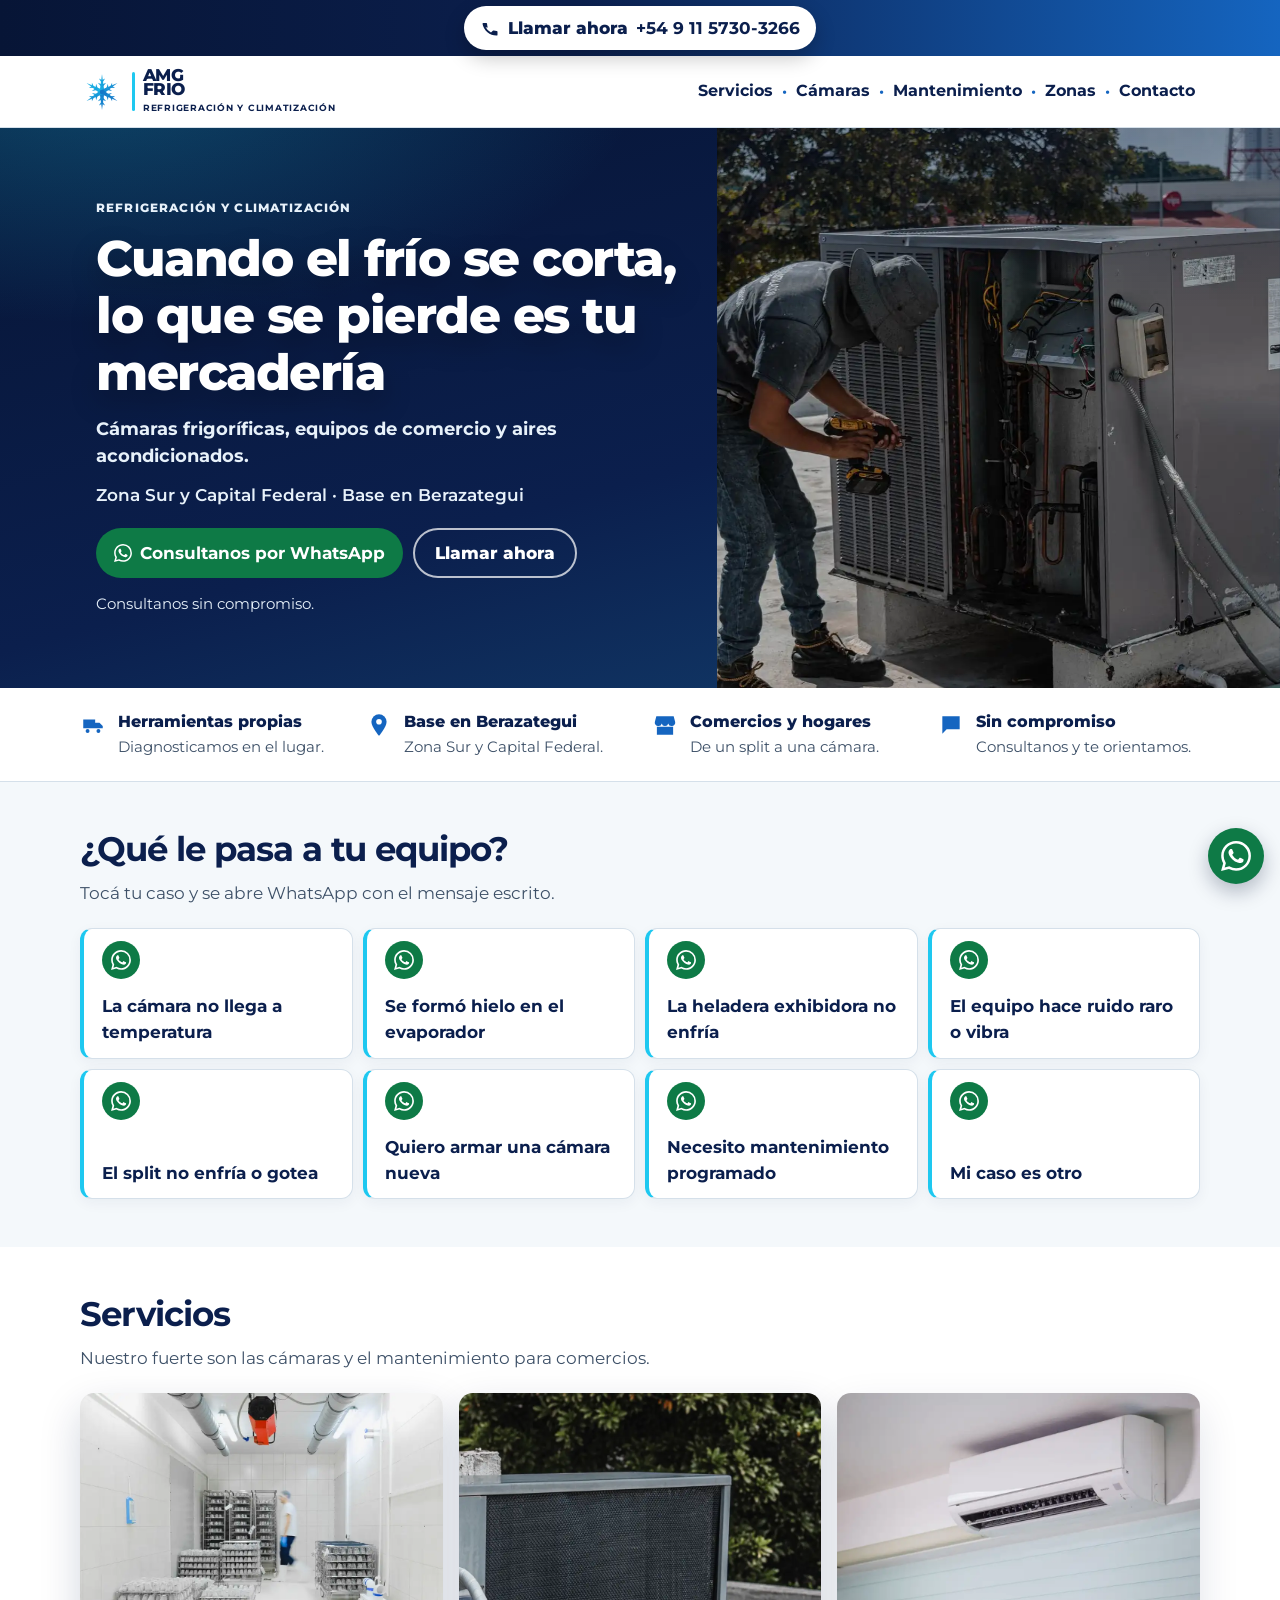
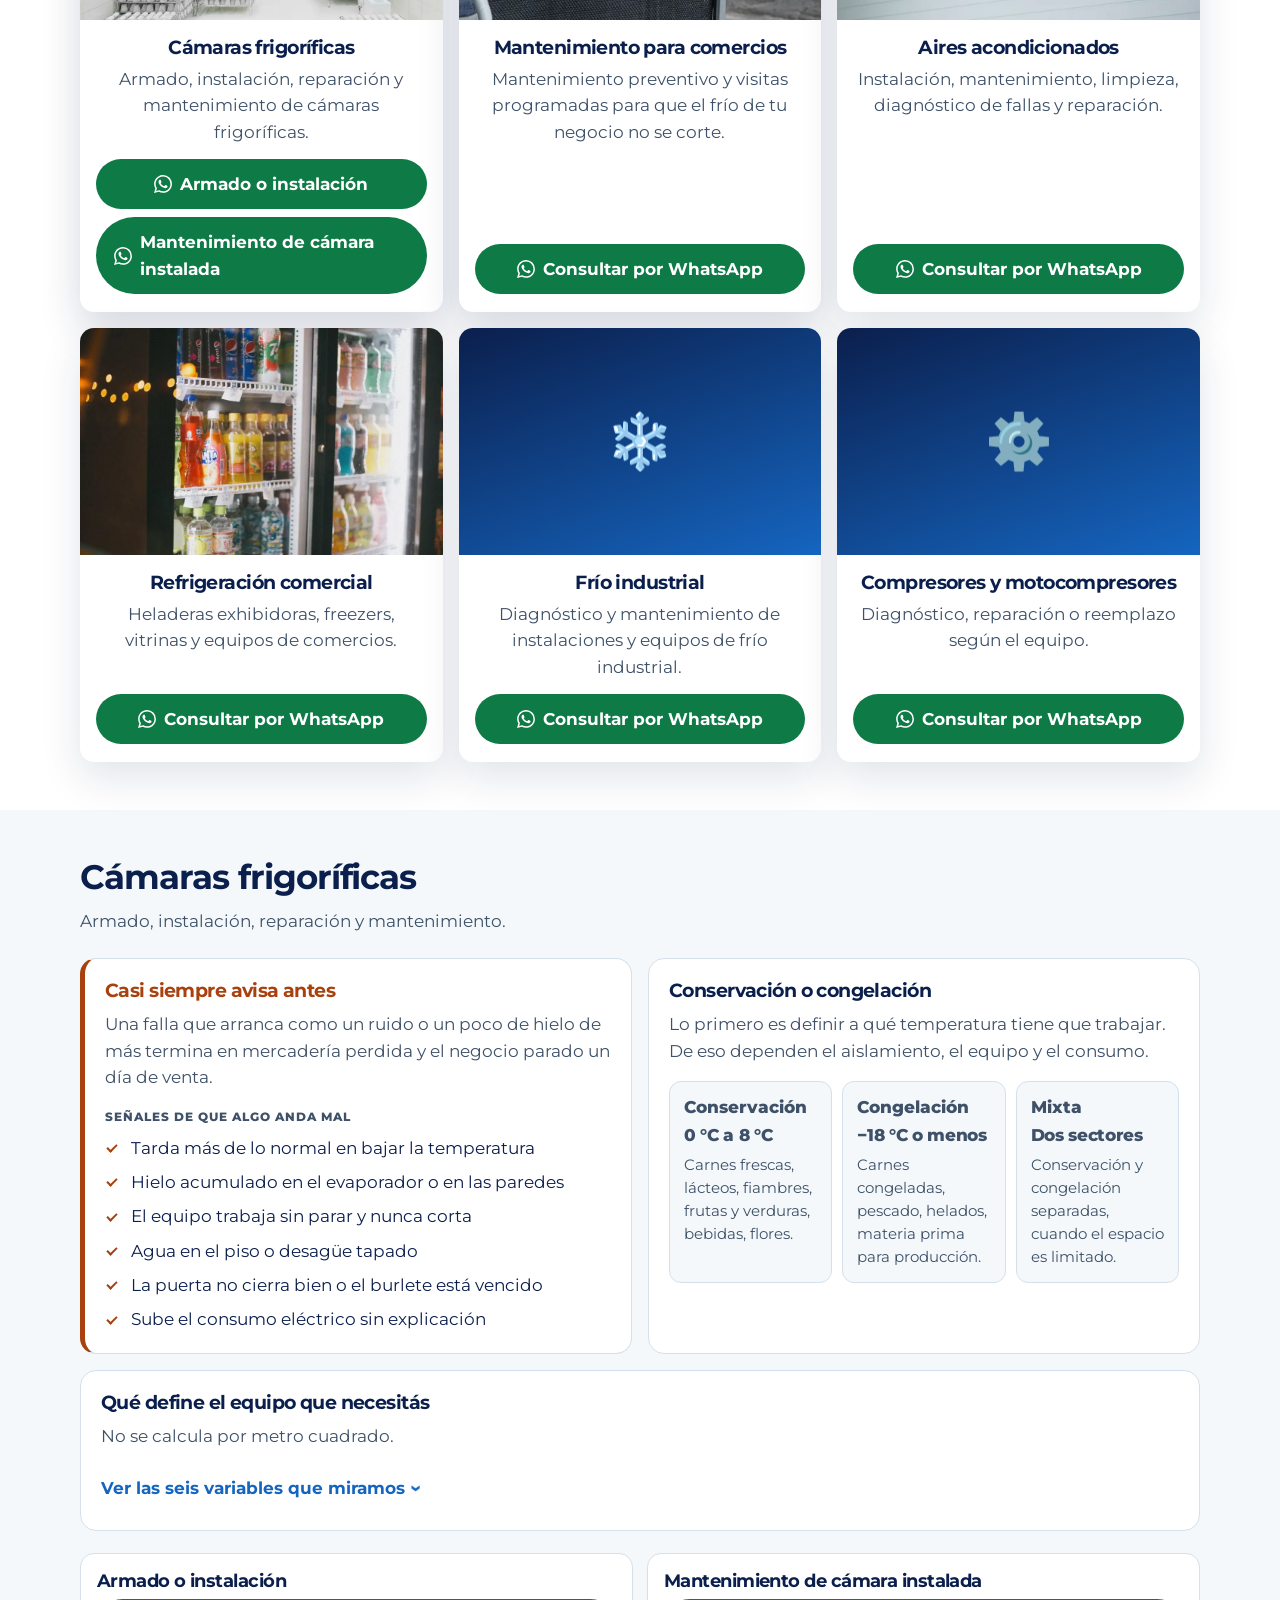
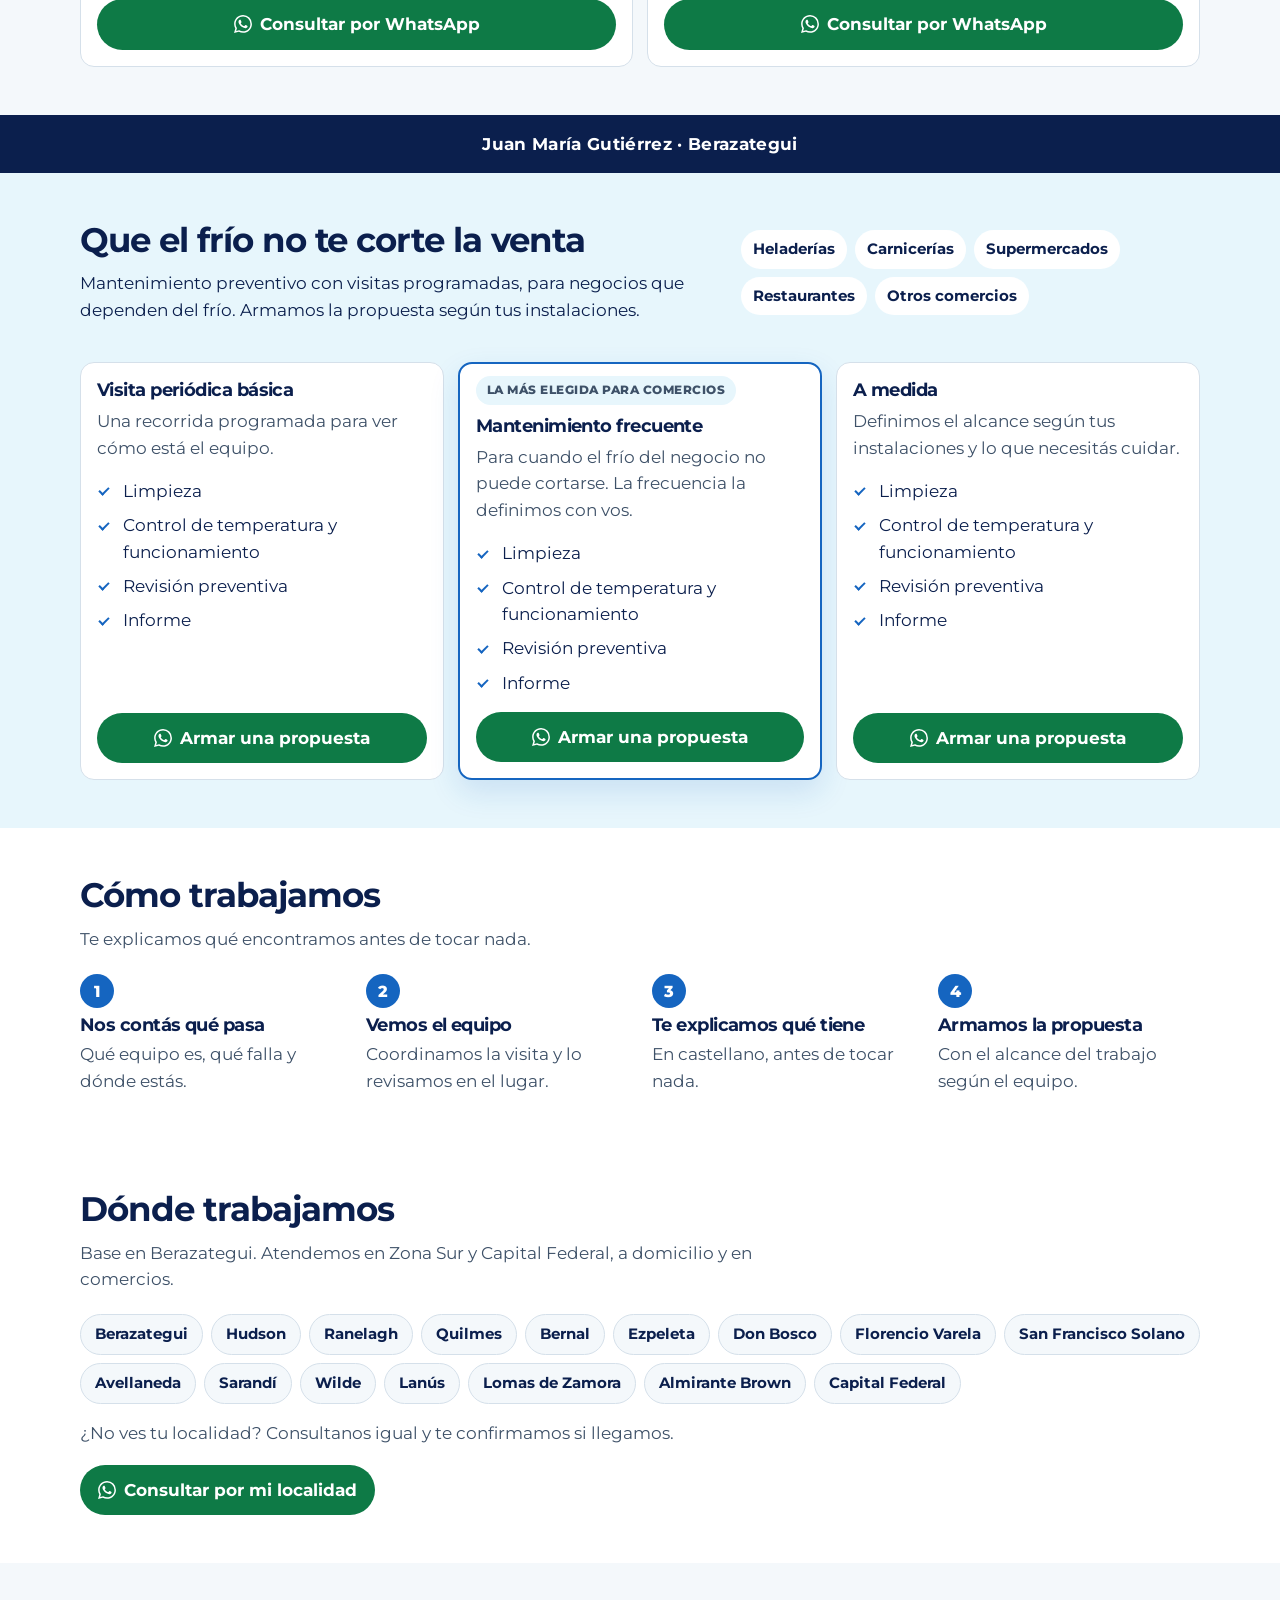
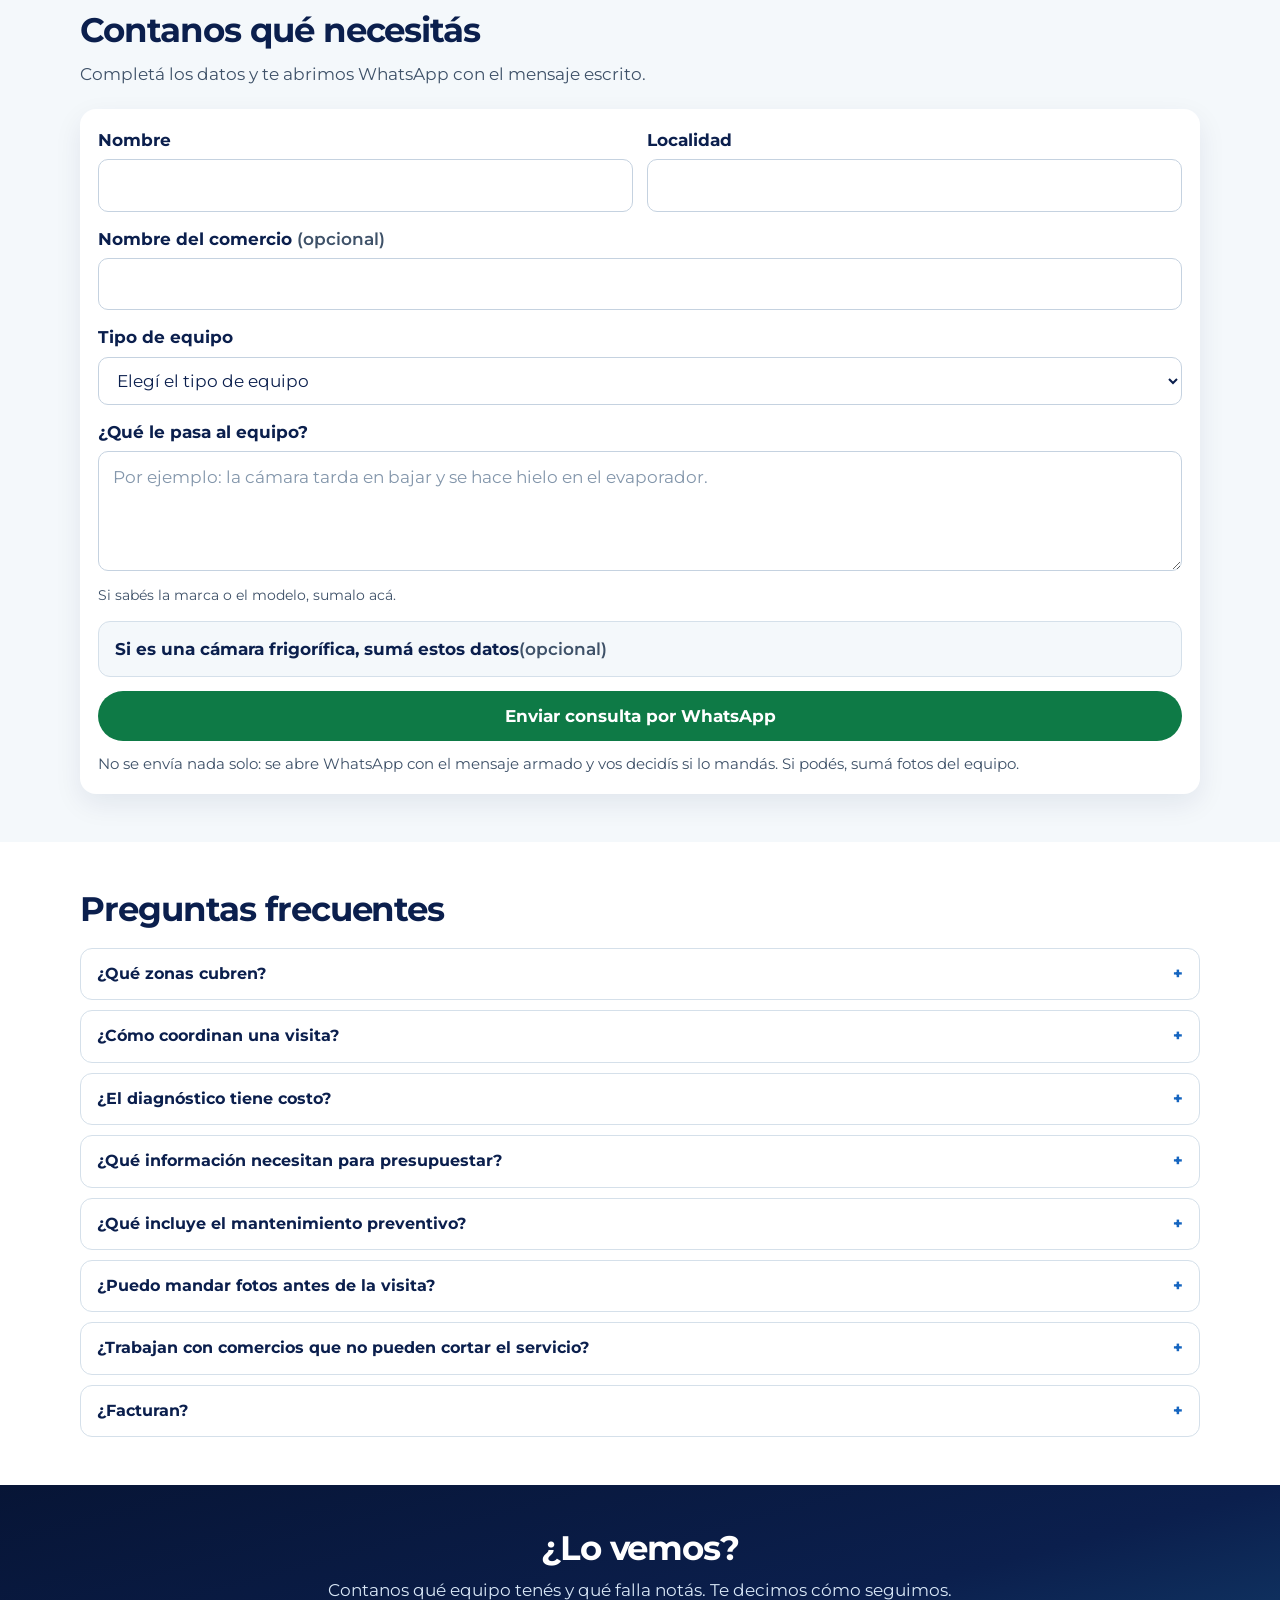
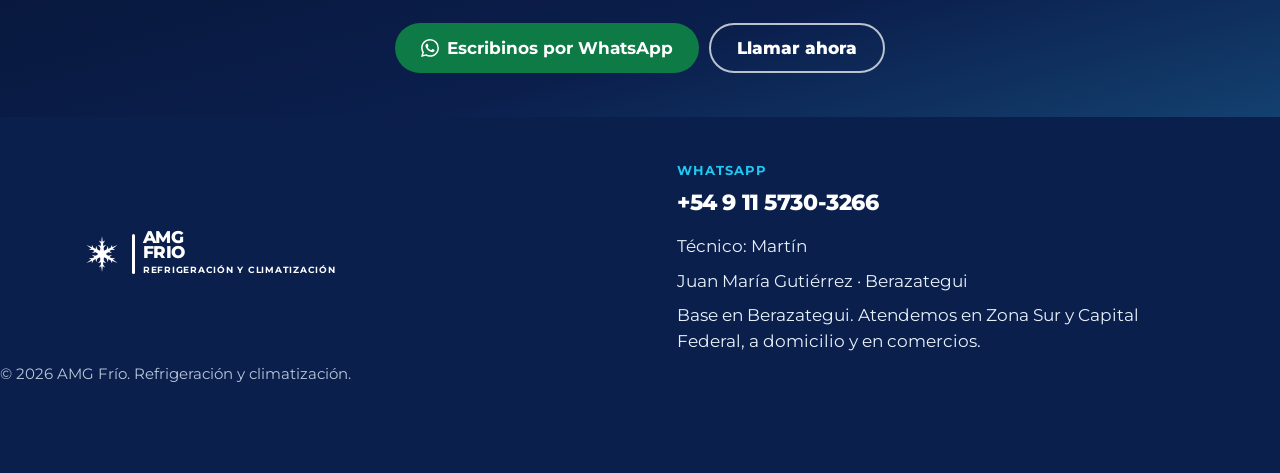
==== commit 60b04715: "AMG Frío: aligerar el texto, sumar transiciones y dejar el píxel listo Menos texto: - El copy visibl" ====
--- a/site-v2/index.html
+++ b/site-v2/index.html
@@ -152,10 +152,10 @@
     <section class="hero" id="inicio">
       <div class="hero__inner">
         <div class="hero__copy">
-          <p class="hero__eyebrow">Refrigeración y climatización · Zona Sur y Capital Federal</p>
-          <h1>Cuando el frío se corta, el problema no es el equipo: es tu mercadería</h1>
-          <p class="hero__lead">Armamos, reparamos y mantenemos cámaras frigoríficas, heladeras comerciales y aires acondicionados. Vamos con movilidad y herramientas propias.</p>
-          <p class="hero__zone" data-field="zonas">Base en Berazategui. Atendemos en Zona Sur y Capital Federal, a domicilio y en comercios.</p>
+          <p class="hero__eyebrow">Refrigeración y climatización</p>
+          <h1>Cuando el frío se corta, lo que se pierde es tu mercadería</h1>
+          <p class="hero__lead">Cámaras frigoríficas, equipos de comercio y aires acondicionados.</p>
+          <p class="hero__zone">Zona Sur y Capital Federal · Base en Berazategui</p>
           <div class="hero__actions">
             <a class="btn-wa" data-wa="hero" href="https://wa.me/5491157303266">
               <svg viewBox="0 0 24 24" width="18" height="18" aria-hidden="true" focusable="false"><path fill="currentColor" d="M17.472 14.382c-.297-.149-1.758-.867-2.03-.967-.273-.099-.471-.148-.67.15-.197.297-.767.966-.94 1.164-.173.199-.347.223-.644.075-.297-.15-1.255-.463-2.39-1.475-.883-.788-1.48-1.761-1.653-2.059-.173-.297-.018-.458.13-.606.134-.133.298-.347.446-.52.149-.174.198-.298.298-.497.099-.198.05-.371-.025-.52-.075-.149-.669-1.612-.916-2.207-.242-.579-.487-.5-.669-.51-.173-.008-.371-.01-.57-.01-.198 0-.52.074-.792.372-.272.297-1.04 1.016-1.04 2.479 0 1.462 1.065 2.875 1.213 3.074.149.198 2.096 3.2 5.077 4.487.709.306 1.262.489 1.694.625.712.227 1.36.195 1.871.118.571-.085 1.758-.719 2.006-1.413.248-.694.248-1.289.173-1.413-.074-.124-.272-.198-.57-.347m-5.421 7.403h-.004a9.87 9.87 0 0 1-5.031-1.378l-.361-.214-3.741.982.998-3.648-.235-.374a9.86 9.86 0 0 1-1.51-5.26c.001-5.45 4.436-9.884 9.888-9.884 2.64 0 5.122 1.03 6.988 2.898a9.825 9.825 0 0 1 2.893 6.994c-.003 5.45-4.435 9.884-9.885 9.884m8.413-18.297A11.815 11.815 0 0 0 12.05 0C5.495 0 .16 5.335.157 11.892c0 2.096.547 4.142 1.588 5.945L.057 24l6.305-1.654a11.882 11.882 0 0 0 5.683 1.448h.005c6.554 0 11.89-5.335 11.893-11.893a11.821 11.821 0 0 0-3.48-8.413z"/></svg>
@@ -163,7 +163,7 @@
             </a>
             <a class="btn-call" data-tel href="tel:+5491157303266">Llamar ahora</a>
           </div>
-          <p class="hero__note">Contanos qué equipo tenés y qué falla notás. Te decimos cómo seguimos, sin compromiso.</p>
+          <p class="hero__note">Consultanos sin compromiso.</p>
         </div>
         <div class="hero__media">
           <img src="img/hero.webp" alt="Técnico revisando la unidad exterior de un equipo de refrigeración" width="1400" height="1050" fetchpriority="high" decoding="async">
@@ -180,7 +180,7 @@
     <section class="section triage" id="diagnostico">
       <div class="wrap">
         <h2 id="diagnostico-titulo">¿Qué le pasa a tu equipo?</h2>
-        <p class="lead" id="diagnostico-bajada">Tocá lo que más se parezca a tu caso y se abre WhatsApp con el mensaje ya armado.</p>
+        <p class="lead" id="diagnostico-bajada">Tocá tu caso y se abre WhatsApp con el mensaje escrito.</p>
         <div id="triage-grid" class="triage__grid"></div>
       </div>
     </section>
@@ -188,7 +188,7 @@
     <section class="section" id="servicios">
       <div class="wrap">
         <h2>Servicios</h2>
-        <p class="lead">El fuerte de AMG Frío son las cámaras frigoríficas y el mantenimiento para comercios. También hacemos instalación y reparación de aires acondicionados, refrigeración comercial, frío industrial y compresores.</p>
+        <p class="lead">Nuestro fuerte son las cámaras y el mantenimiento para comercios.</p>
         <div id="service-grid" class="cards"></div>
       </div>
     </section>
@@ -216,8 +216,13 @@
         <article class="panel panel--wide">
           <h3 id="camaras-dim-titulo">Qué define el equipo que necesitás</h3>
           <p id="camaras-dim-texto"></p>
-          <ul id="camaras-dim-items" class="ticks ticks--two"></ul>
-          <p class="panel__note" id="camaras-dim-cierre"></p>
+          <details class="more">
+            <summary id="camaras-dim-resumen">Ver las seis variables que miramos</summary>
+            <div class="more__body">
+              <ul id="camaras-dim-items" class="ticks ticks--two"></ul>
+              <p class="panel__note" id="camaras-dim-cierre"></p>
+            </div>
+          </details>
         </article>
 
         <div id="camaras-acciones" class="choices"></div>
@@ -229,9 +234,8 @@
     <section class="section care" id="mantenimiento">
       <div class="wrap care__grid">
         <div>
-          <h2>Cuidá tus equipos y la continuidad de tu negocio</h2>
-          <p>Consultanos por mantenimiento preventivo de heladeras comerciales, cámaras frigoríficas y equipos de refrigeración. Armamos una propuesta según tus instalaciones y necesidades.</p>
-          <p>Coordinamos visitas programadas para heladerías, carnicerías, supermercados, restaurantes y otros negocios que dependen del frío.</p>
+          <h2>Que el frío no te corte la venta</h2>
+          <p>Mantenimiento preventivo con visitas programadas, para negocios que dependen del frío. Armamos la propuesta según tus instalaciones.</p>
         </div>
         <div>
           <ul class="chips">
@@ -251,7 +255,7 @@
     <section class="section steps" id="como-trabajamos">
       <div class="wrap">
         <h2>Cómo trabajamos</h2>
-        <p class="lead">Sin vueltas y sin sorpresas: te explicamos qué encontramos antes de tocar nada.</p>
+        <p class="lead">Te explicamos qué encontramos antes de tocar nada.</p>
         <ol id="steps-list" class="steps__list"></ol>
       </div>
     </section>
@@ -290,7 +294,7 @@
     <section class="section" id="contacto">
       <div class="wrap">
         <h2>Contanos qué necesitás</h2>
-        <p class="lead">Completá los datos y te abrimos WhatsApp con el mensaje ya escrito. Cuanto más nos cuentes, más rápido podemos ayudarte.</p>
+        <p class="lead">Completá los datos y te abrimos WhatsApp con el mensaje escrito.</p>
         <form id="consulta-form" class="contact-card" novalidate>
           <div class="form-grid">
             <div class="form-row">
--- a/site-v2/css/styles.css
+++ b/site-v2/css/styles.css
@@ -138,7 +138,15 @@
   background: #fff;
   border-bottom: 1px solid var(--line);
   height: var(--header-h);
-}
+  transition: height 0.3s var(--salida, ease), box-shadow 0.3s ease;
+}
+/* Se achica apenas se baja, para dar aire al contenido. */
+.site-header.is-stuck {
+  height: 58px;
+  box-shadow: 0 6px 22px rgba(11, 31, 77, 0.1);
+}
+.brand__mark { transition: width 0.3s var(--salida, ease), height 0.3s var(--salida, ease); }
+.site-header.is-stuck .brand__mark { width: 34px; height: 34px; }
 
 .site-header__inner {
   height: 100%;
@@ -226,7 +234,8 @@
   position: absolute;
   left: 0;
   right: 0;
-  top: var(--header-h);
+  /* 100% y no --header-h: el encabezado se achica al bajar. */
+  top: 100%;
   background: #fff;
   border-bottom: 1px solid var(--line);
   padding: 8px 16px 16px;
@@ -234,7 +243,7 @@
   max-height: calc(100dvh - var(--header-h) - var(--callbar-h));
   overflow-y: auto;
 }
-.site-nav.is-open { display: block; }
+.site-nav.is-open { display: block; animation: entra 0.28s var(--salida) both; }
 .site-nav a {
   display: block;
   padding: 14px 8px;
@@ -308,6 +317,9 @@
   position: relative;
   height: 230px;
   background: #12315f;
+  /* La animación de entrada agranda la imagen un 7 %: se recorta acá
+     para que no empuje el ancho de la página. */
+  overflow: hidden;
 }
 .hero__media img {
   width: 100%;
@@ -822,12 +834,94 @@
 
 section, .address-bar { scroll-margin-top: 140px; }
 
-.reveal {
+/* ---- Entradas y transiciones ---- */
+/* Curva propia: arranca rápido y frena suave. */
+:root { --salida: cubic-bezier(0.22, 0.75, 0.3, 1); }
+
+/* El selector va repetido a propósito: así gana en especificidad a las reglas
+   de hover de más abajo, que si no le pisarían el transition con su shorthand.
+   Apenas termina la entrada, el JS saca las clases y el hover queda ágil. */
+.reveal.reveal,
+.rise.rise {
   opacity: 0;
-  transform: translateY(18px);
-  transition: opacity 0.55s ease, transform 0.55s ease;
-}
-.reveal.is-in { opacity: 1; transform: none; }
+  transform: translateY(22px);
+  transition:
+    opacity 0.6s var(--salida),
+    transform 0.6s var(--salida);
+}
+/* Los hijos de una grilla entran uno detrás de otro. --i lo pone el JS. */
+.rise.rise { transition-delay: calc(var(--i, 0) * 70ms); }
+.reveal.reveal.is-in,
+.rise.rise.is-in { opacity: 1; transform: none; }
+
+/* Entrada del inicio, al cargar */
+@keyframes entra {
+  from { opacity: 0; transform: translateY(18px); }
+  to { opacity: 1; transform: none; }
+}
+@keyframes acerca {
+  from { transform: scale(1.07); }
+  to { transform: scale(1); }
+}
+.hero__copy > * { animation: entra 0.7s var(--salida) both; }
+.hero__eyebrow { animation-delay: 0.05s; }
+.hero h1 { animation-delay: 0.12s; }
+.hero__lead { animation-delay: 0.2s; }
+.hero__zone { animation-delay: 0.28s; }
+.hero__actions { animation-delay: 0.36s; }
+.hero__note { animation-delay: 0.44s; }
+.hero__media img { animation: acerca 1.5s var(--salida) both; }
+
+/* Levantar al pasar el mouse. Va después de .rise para ganarle en el orden. */
+.card,
+.triage__item,
+.plan,
+.choice,
+.panel,
+.zonas__list li {
+  transition:
+    transform 0.25s var(--salida),
+    box-shadow 0.25s var(--salida),
+    border-color 0.25s var(--salida),
+    background-color 0.25s var(--salida);
+}
+@media (hover: hover) {
+  .card:hover { transform: translateY(-5px); box-shadow: 0 24px 52px rgba(11, 31, 77, 0.2); }
+  .triage__item:hover { transform: translateY(-3px); box-shadow: 0 12px 26px rgba(11, 31, 77, 0.12); }
+  .plan:hover, .choice:hover, .panel:hover { transform: translateY(-3px); }
+  .zonas__list li:hover { background: var(--ice); border-color: var(--cyan); }
+  .btn-wa, .btn-call, .call-now { transition: transform 0.18s var(--salida), background-color 0.2s ease, color 0.2s ease; }
+  .btn-wa:hover, .btn-call:hover, .call-now:hover { transform: translateY(-2px); }
+}
+.btn-wa:active, .btn-call:active, .call-now:active, .triage__item:active { transform: translateY(1px); }
+
+/* Acordeón: la altura la anima el JS, acá va la curva. */
+.acc__panel { transition: height 0.32s var(--salida); }
+.acc__panel.is-moving { overflow: hidden; }
+
+/* Bloques desplegables «Ver más» */
+.more { margin-top: 16px; }
+.more summary {
+  display: inline-flex;
+  align-items: center;
+  gap: 8px;
+  min-height: 44px;
+  cursor: pointer;
+  font-weight: 700;
+  color: var(--blue);
+  list-style: none;
+}
+.more summary::-webkit-details-marker { display: none; }
+.more summary::after {
+  content: "›";
+  font-size: 1.3rem;
+  line-height: 1;
+  transform: rotate(90deg);
+  transition: transform 0.25s var(--salida);
+}
+.more[open] summary::after { transform: rotate(-90deg); }
+.more[open] .more__body { animation: entra 0.35s var(--salida) both; }
+.more__body { padding-top: 4px; }
 
 .carousel__viewport { outline: none; }
 .carousel__slide h3 { margin: 0 0 12px; }
@@ -957,9 +1051,24 @@
     border: 0;
     padding: 8px 5px;
     font-size: 0.97rem;
-    box-shadow: inset 0 -2px 0 transparent;
+    position: relative;
   }
-  .site-nav a[aria-current] { box-shadow: inset 0 -2px 0 var(--blue); }
+  /* Subrayado que se despliega desde la izquierda */
+  .site-nav a::after {
+    content: "";
+    position: absolute;
+    left: 5px;
+    right: 5px;
+    bottom: 2px;
+    height: 2px;
+    border-radius: 2px;
+    background: var(--blue);
+    transform: scaleX(0);
+    transform-origin: left;
+    transition: transform 0.3s var(--salida);
+  }
+  .site-nav a:hover::after,
+  .site-nav a[aria-current]::after { transform: scaleX(1); }
   .nav-dot {
     display: inline;
     color: var(--blue);
@@ -1000,7 +1109,36 @@
   .cards { grid-template-columns: repeat(3, 1fr); }
 }
 
+/* Quien pidió menos movimiento en su sistema no ve ninguna animación. */
 @media (prefers-reduced-motion: reduce) {
   html { scroll-behavior: auto; }
-  .reveal { opacity: 1; transform: none; transition: none; }
-}
+  .reveal.reveal,
+  .rise.rise {
+    opacity: 1;
+    transform: none;
+    transition: none;
+  }
+  .hero__copy > *,
+  .hero__media img,
+  .site-nav.is-open,
+  .more[open] .more__body { animation: none; }
+  .site-header,
+  .brand__mark,
+  .acc__panel,
+  .card,
+  .triage__item,
+  .plan,
+  .choice,
+  .panel,
+  .zonas__list li,
+  .site-nav a::after,
+  .more summary::after { transition: none; }
+  .card:hover,
+  .triage__item:hover,
+  .plan:hover,
+  .choice:hover,
+  .panel:hover,
+  .btn-wa:hover,
+  .btn-call:hover,
+  .call-now:hover { transform: none; }
+}
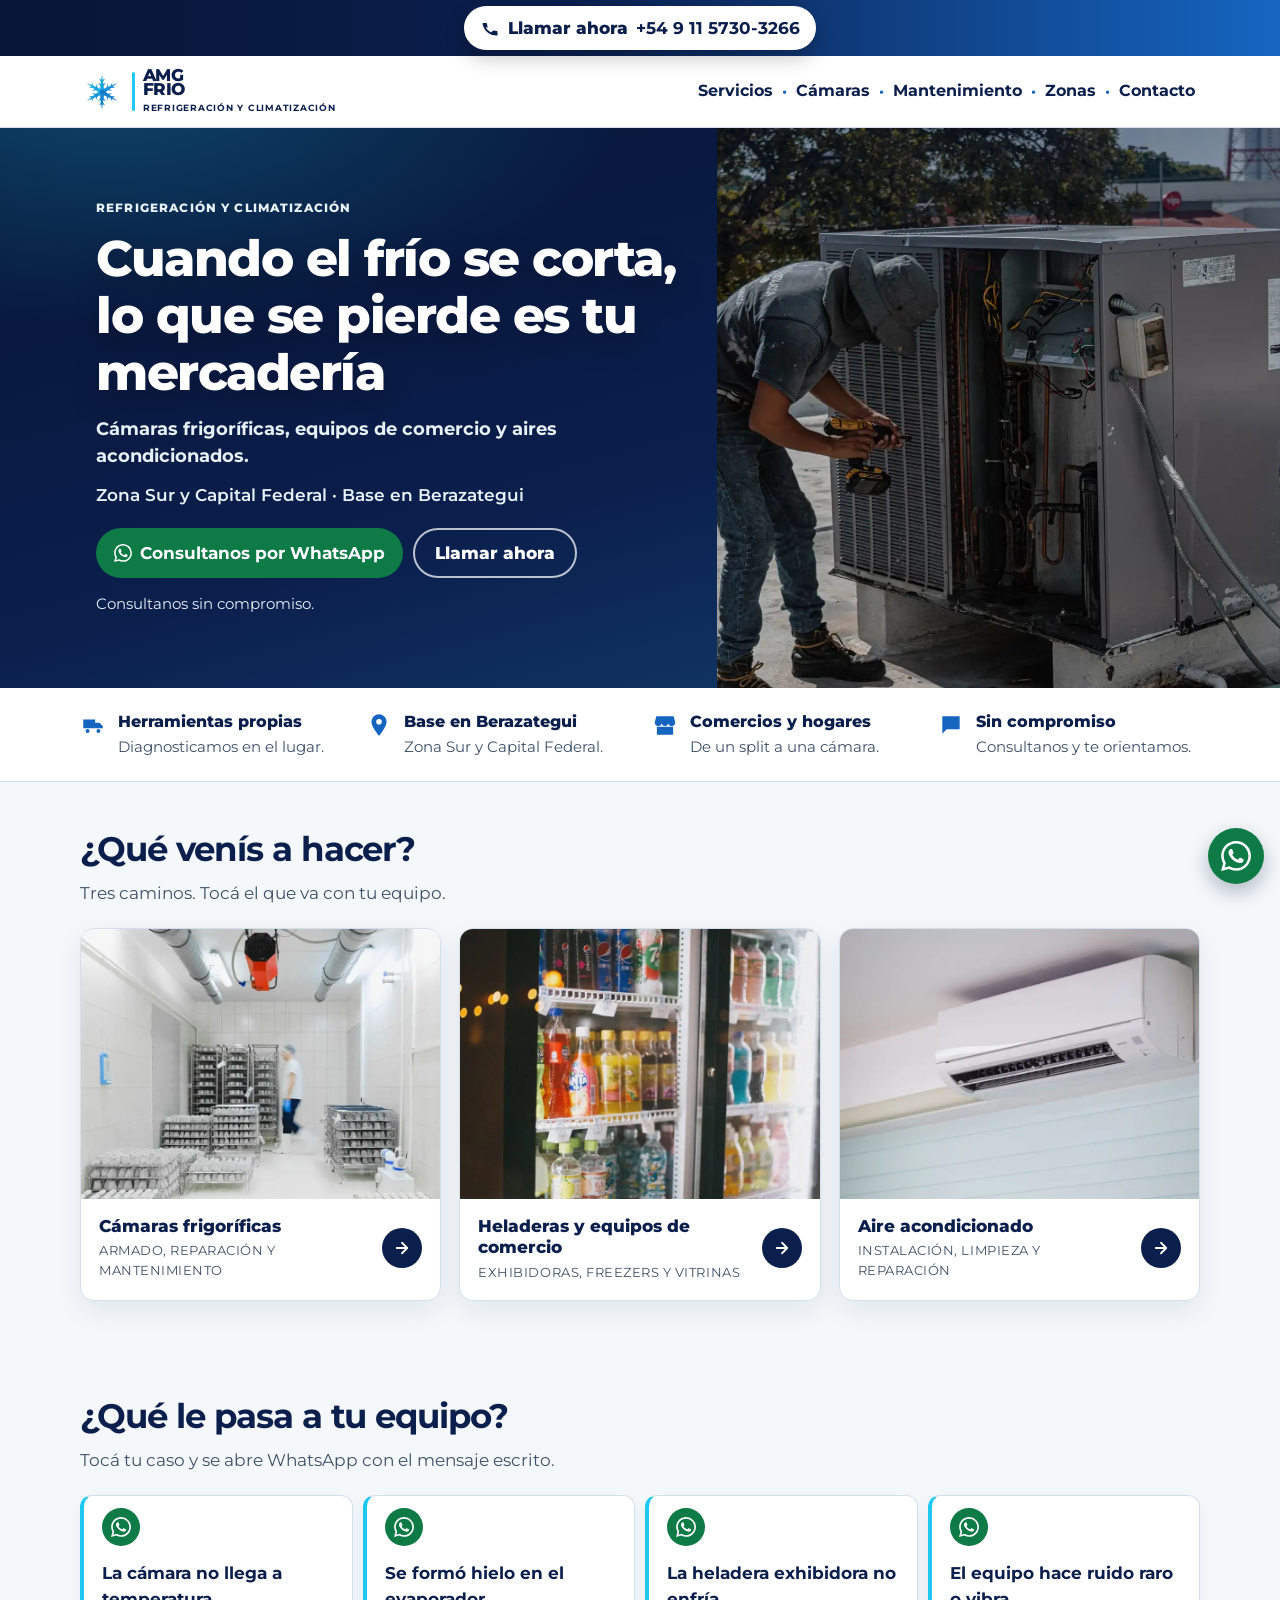
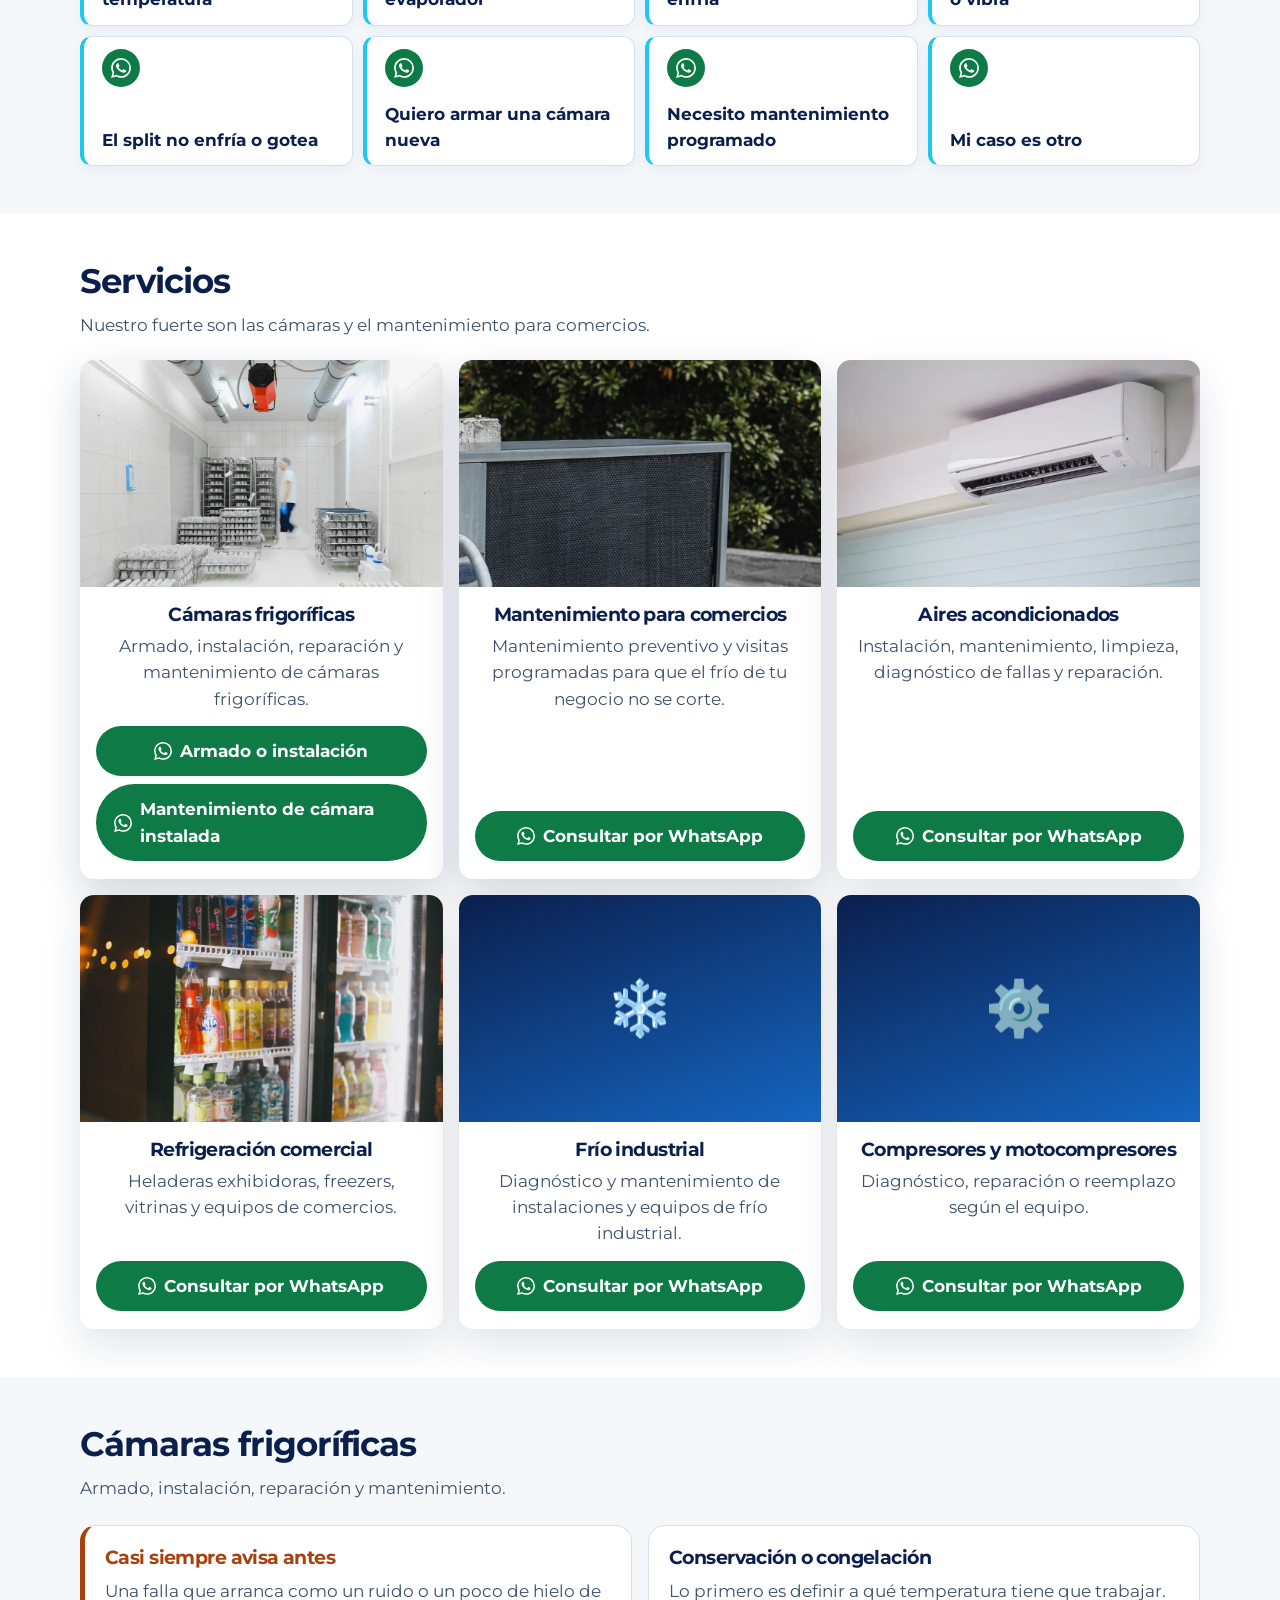
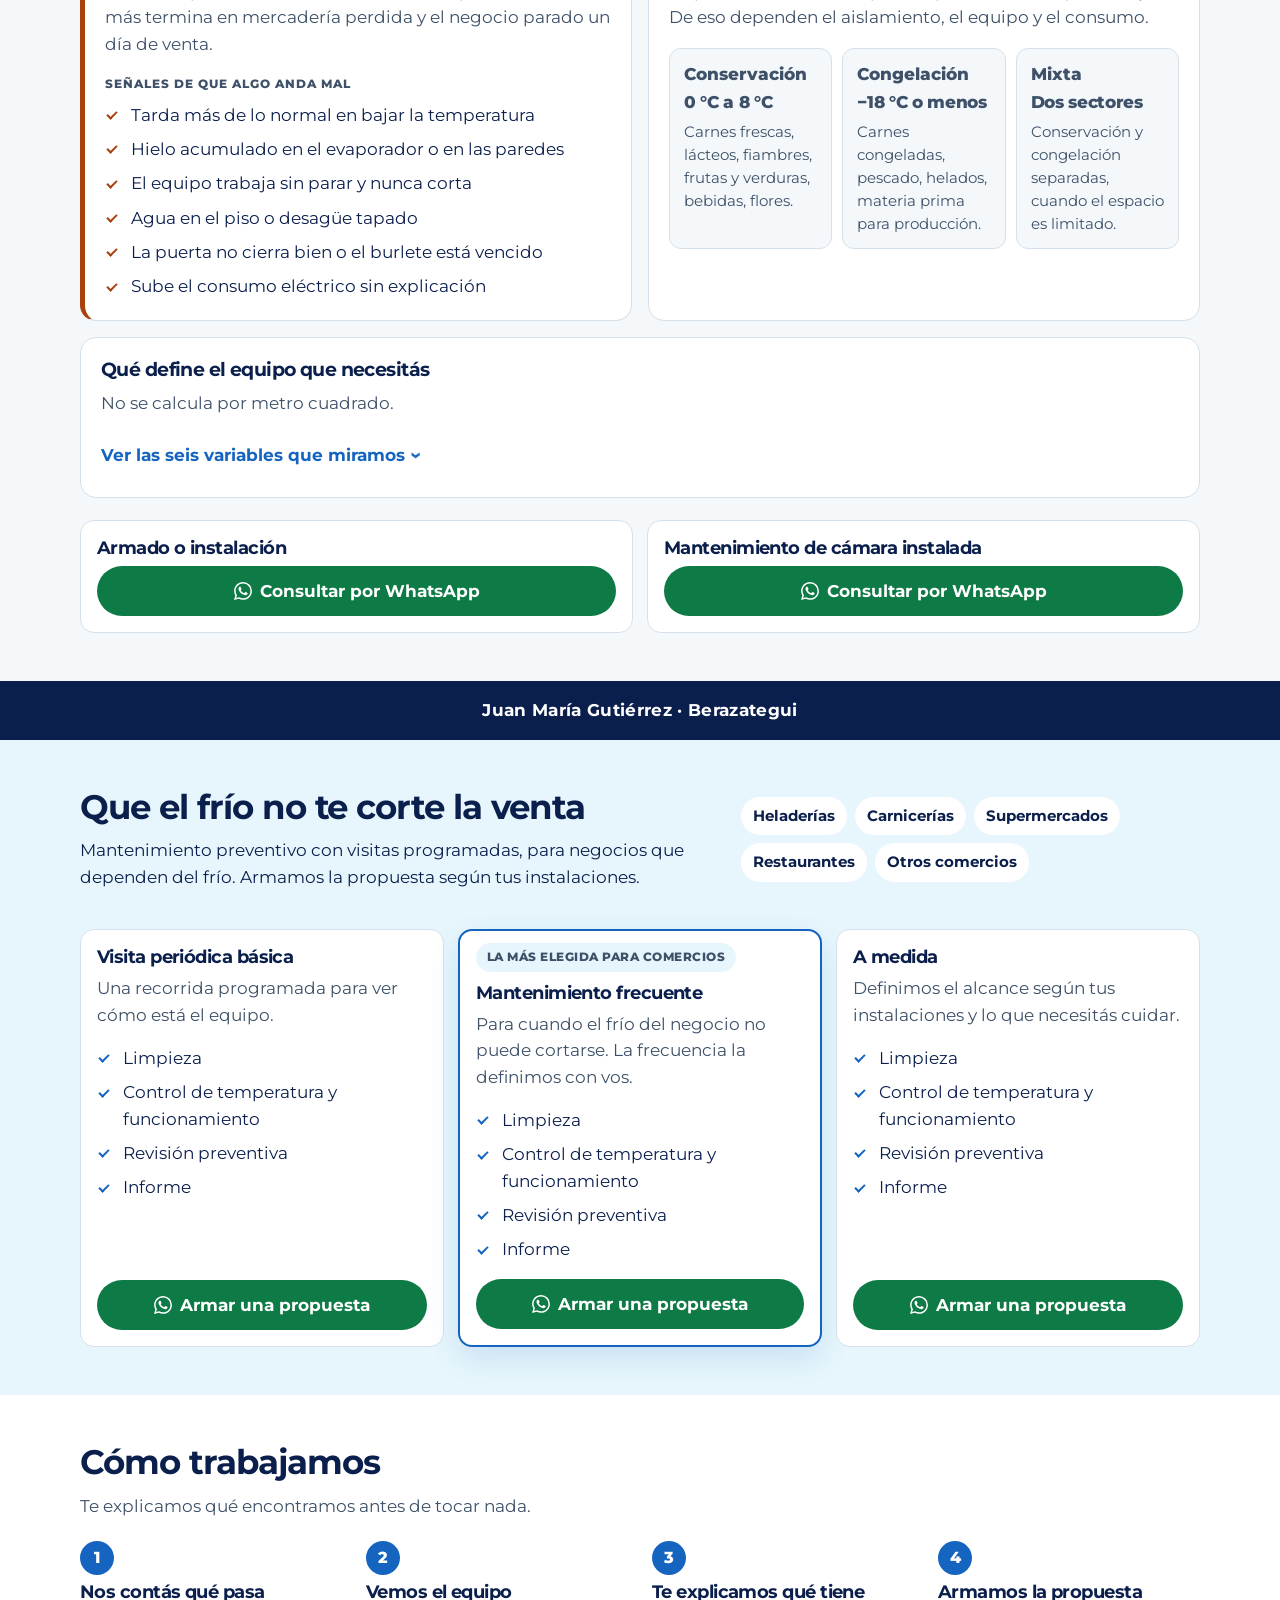
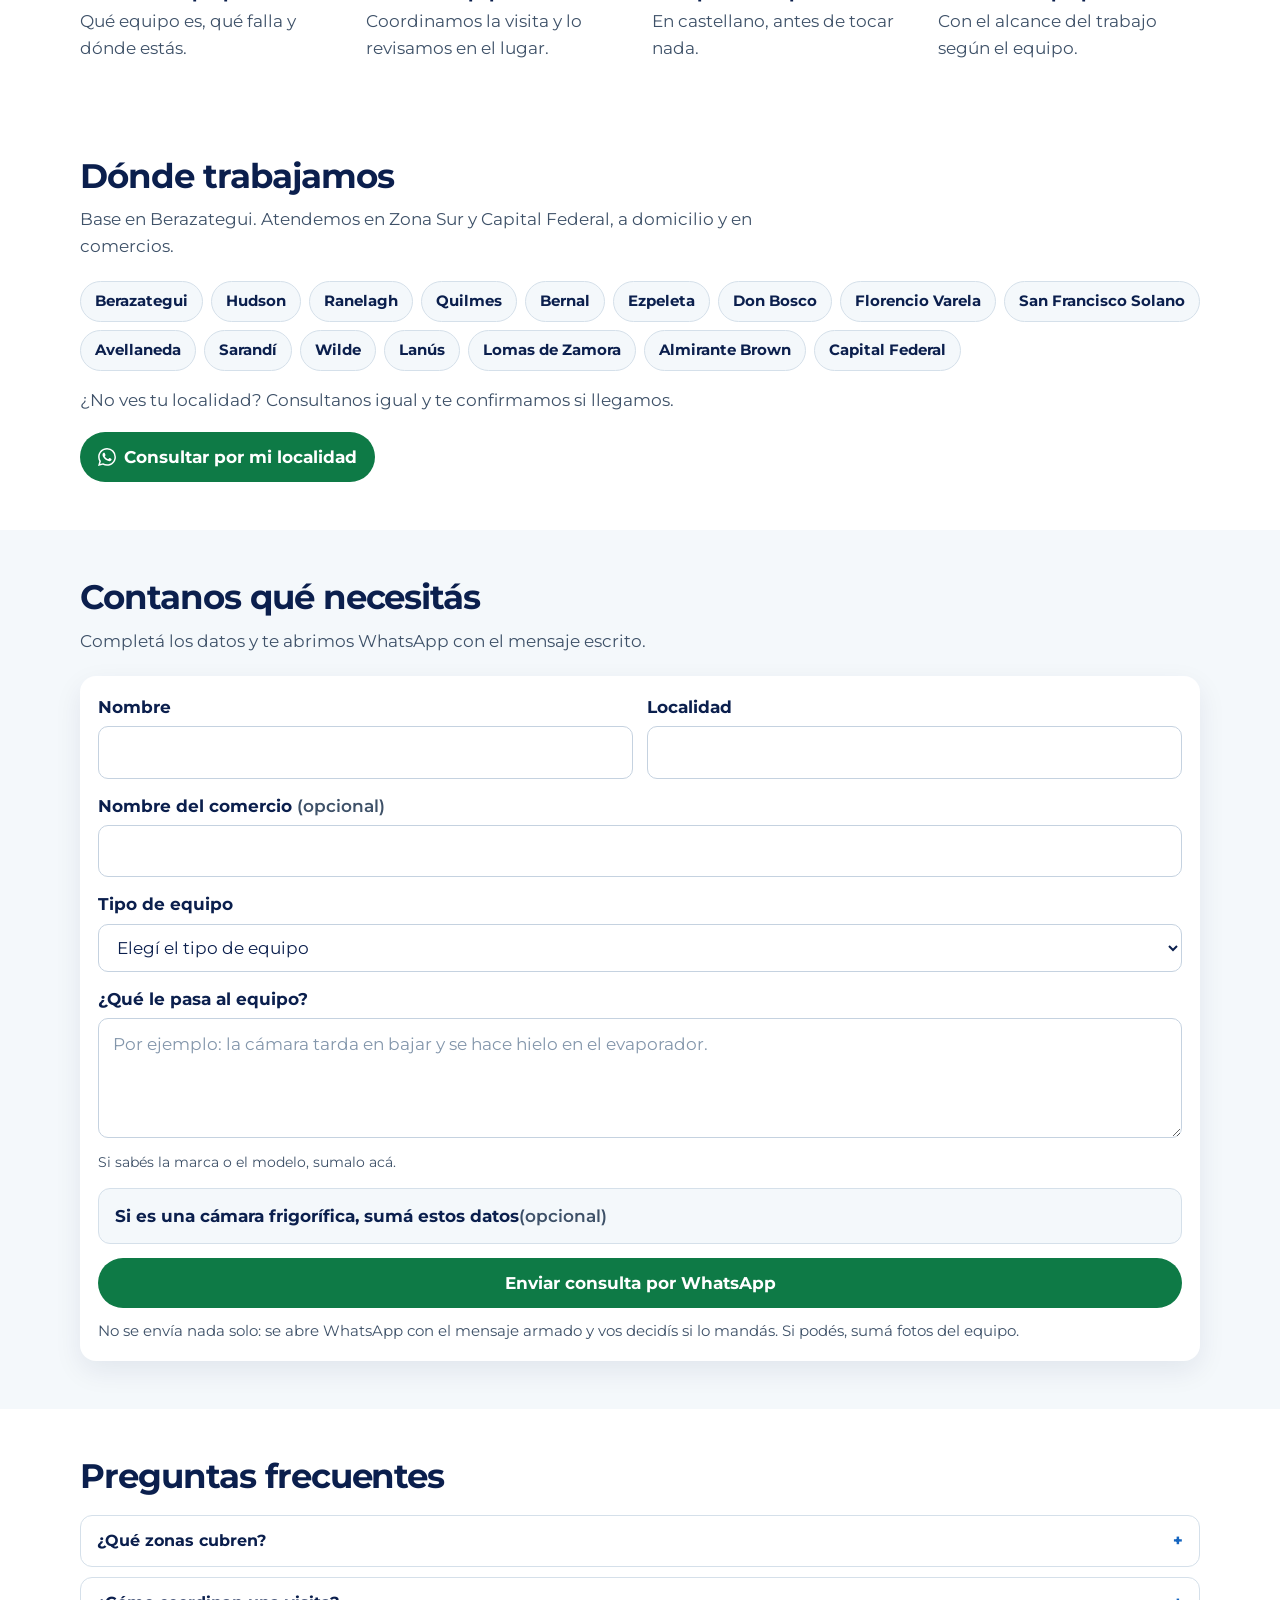
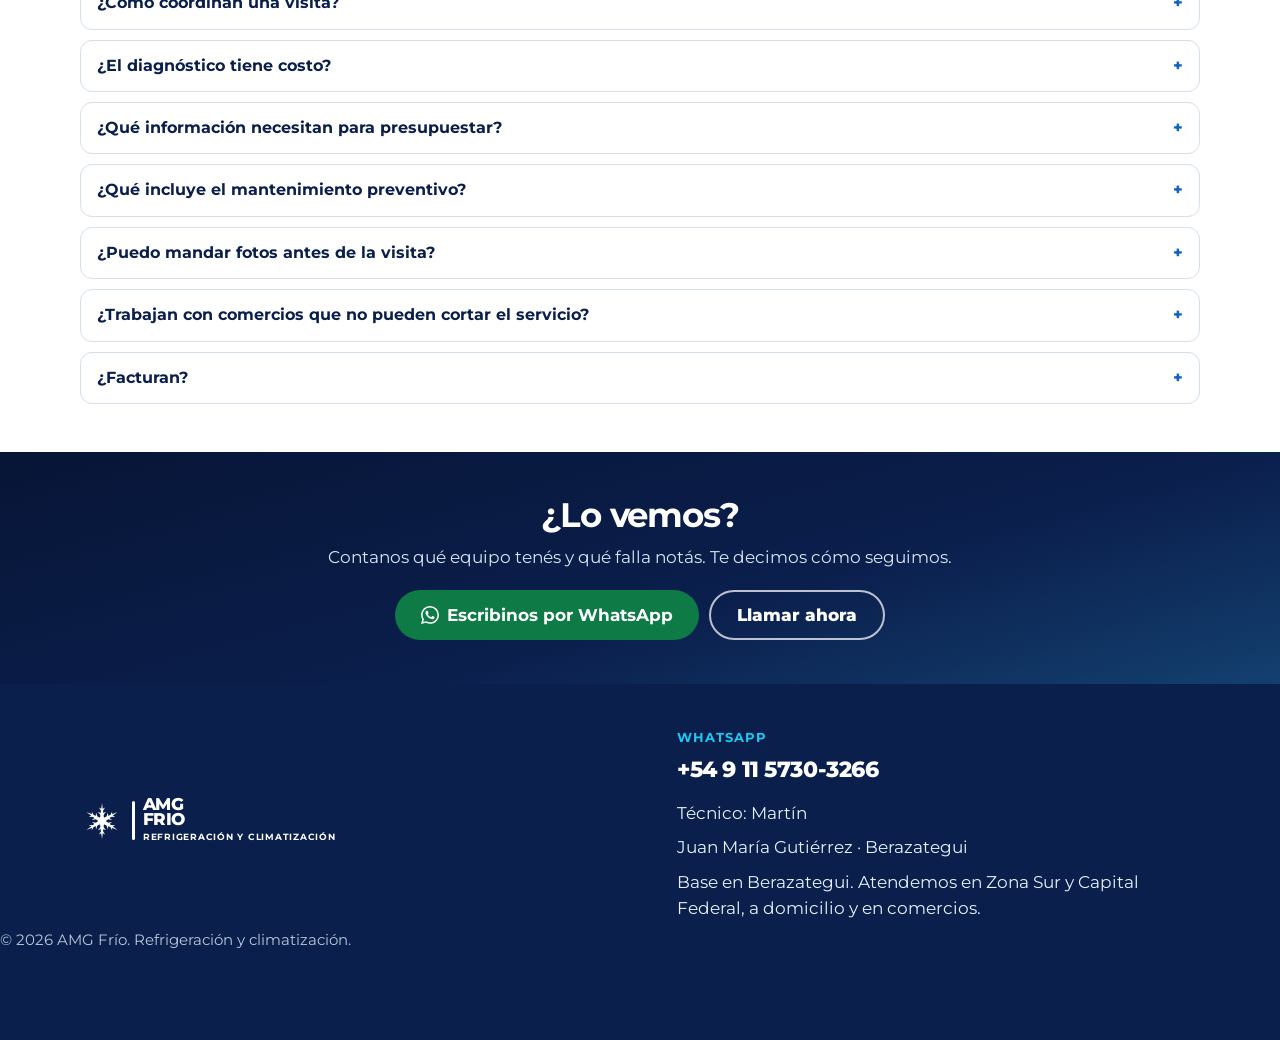
==== commit fff5d3b3: "AMG Frío: tres caminos en el inicio y franja preparada para números Los tres caminos: - Sección nuev" ====
--- a/site-v2/index.html
+++ b/site-v2/index.html
@@ -177,6 +177,14 @@
       </div>
     </section>
 
+    <section class="section caminos" id="caminos">
+      <div class="wrap">
+        <h2 id="caminos-titulo">¿Qué venís a hacer?</h2>
+        <p class="lead" id="caminos-bajada">Tres caminos. Tocá el que va con tu equipo.</p>
+        <div id="caminos-grid" class="caminos__grid"></div>
+      </div>
+    </section>
+
     <section class="section triage" id="diagnostico">
       <div class="wrap">
         <h2 id="diagnostico-titulo">¿Qué le pasa a tu equipo?</h2>
--- a/site-v2/css/styles.css
+++ b/site-v2/css/styles.css
@@ -832,7 +832,9 @@
 }
 .logos img { height: 48px; width: auto; }
 
-section, .address-bar { scroll-margin-top: 140px; }
+/* Los anclados tienen que quedar debajo del encabezado pegajoso.
+   .card[id] incluido: a esas tarjetas les apuntan los tres caminos. */
+section, .address-bar, .card[id] { scroll-margin-top: 140px; }
 
 /* ---- Entradas y transiciones ---- */
 /* Curva propia: arranca rápido y frena suave. */
@@ -1109,6 +1111,121 @@
   .cards { grid-template-columns: repeat(3, 1fr); }
 }
 
+/* ---- Los tres caminos del inicio ---- */
+/* Tres opciones grandes con foto: lo primero que ve el que entra.
+   Son tres a propósito; con más, el que entra no elige. */
+.caminos { background: var(--mist); }
+
+.caminos__grid {
+  display: grid;
+  gap: 16px;
+  margin-top: 22px;
+}
+
+.camino {
+  display: flex;
+  flex-direction: column;
+  background: #fff;
+  border: 1px solid var(--line);
+  border-radius: 14px;
+  overflow: hidden;
+  text-decoration: none;
+  color: inherit;
+  box-shadow: 0 10px 28px rgba(11, 31, 77, 0.08);
+}
+
+.camino__media {
+  display: block;
+  aspect-ratio: 4 / 3;
+  background: var(--ice);
+  overflow: hidden;
+}
+.camino__media img {
+  width: 100%;
+  height: 100%;
+  object-fit: cover;
+  display: block;
+}
+
+.camino__body {
+  display: flex;
+  align-items: center;
+  justify-content: space-between;
+  gap: 14px;
+  padding: 16px 18px 18px;
+}
+.camino__texto { display: block; }
+
+.camino__titulo {
+  display: block;
+  font-weight: 800;
+  font-size: 1.08rem;
+  line-height: 1.25;
+  color: var(--ink);
+}
+.camino__nota {
+  display: block;
+  margin-top: 4px;
+  font-size: 0.82rem;
+  letter-spacing: 0.04em;
+  text-transform: uppercase;
+  color: var(--muted);
+}
+
+/* La flecha redonda, como la señal de «acá se toca» */
+.camino__flecha {
+  flex: none;
+  width: 40px;
+  height: 40px;
+  border-radius: 50%;
+  display: grid;
+  place-items: center;
+  background: var(--ink);
+  color: #fff;
+}
+
+/* ---- La franja del inicio cuando lleva un número ---- */
+.trust__numero {
+  margin: 0;
+  font-weight: 800;
+  font-size: 1.35rem;
+  line-height: 1.1;
+  color: var(--ink);
+}
+.trust__etiqueta {
+  margin: 3px 0 0;
+  font-size: 0.78rem;
+  letter-spacing: 0.06em;
+  text-transform: uppercase;
+  color: var(--muted);
+}
+
+@media (min-width: 700px) {
+  .caminos__grid { grid-template-columns: repeat(3, 1fr); gap: 18px; }
+}
+
+/* Movimiento: la foto se acerca y la flecha se corre, nada más. */
+.camino,
+.camino__media img,
+.camino__flecha {
+  transition:
+    transform 0.28s var(--salida),
+    box-shadow 0.28s var(--salida),
+    border-color 0.28s var(--salida),
+    background-color 0.28s var(--salida);
+}
+@media (hover: hover) {
+  .camino:hover {
+    transform: translateY(-5px);
+    border-color: var(--cyan);
+    box-shadow: 0 24px 52px rgba(11, 31, 77, 0.18);
+  }
+  .camino:hover .camino__media img { transform: scale(1.05); }
+  .camino:hover .camino__flecha { background: var(--blue); transform: translateX(3px); }
+}
+.camino:active { transform: translateY(1px); }
+.camino:focus-visible { outline: 3px solid var(--blue); outline-offset: 3px; }
+
 /* Quien pidió menos movimiento en su sistema no ve ninguna animación. */
 @media (prefers-reduced-motion: reduce) {
   html { scroll-behavior: auto; }
@@ -1132,7 +1249,13 @@
   .panel,
   .zonas__list li,
   .site-nav a::after,
-  .more summary::after { transition: none; }
+  .more summary::after,
+  .camino,
+  .camino__media img,
+  .camino__flecha { transition: none; }
+  .camino:hover { transform: none; }
+  .camino:hover .camino__media img { transform: none; }
+  .camino:hover .camino__flecha { transform: none; }
   .card:hover,
   .triage__item:hover,
   .plan:hover,
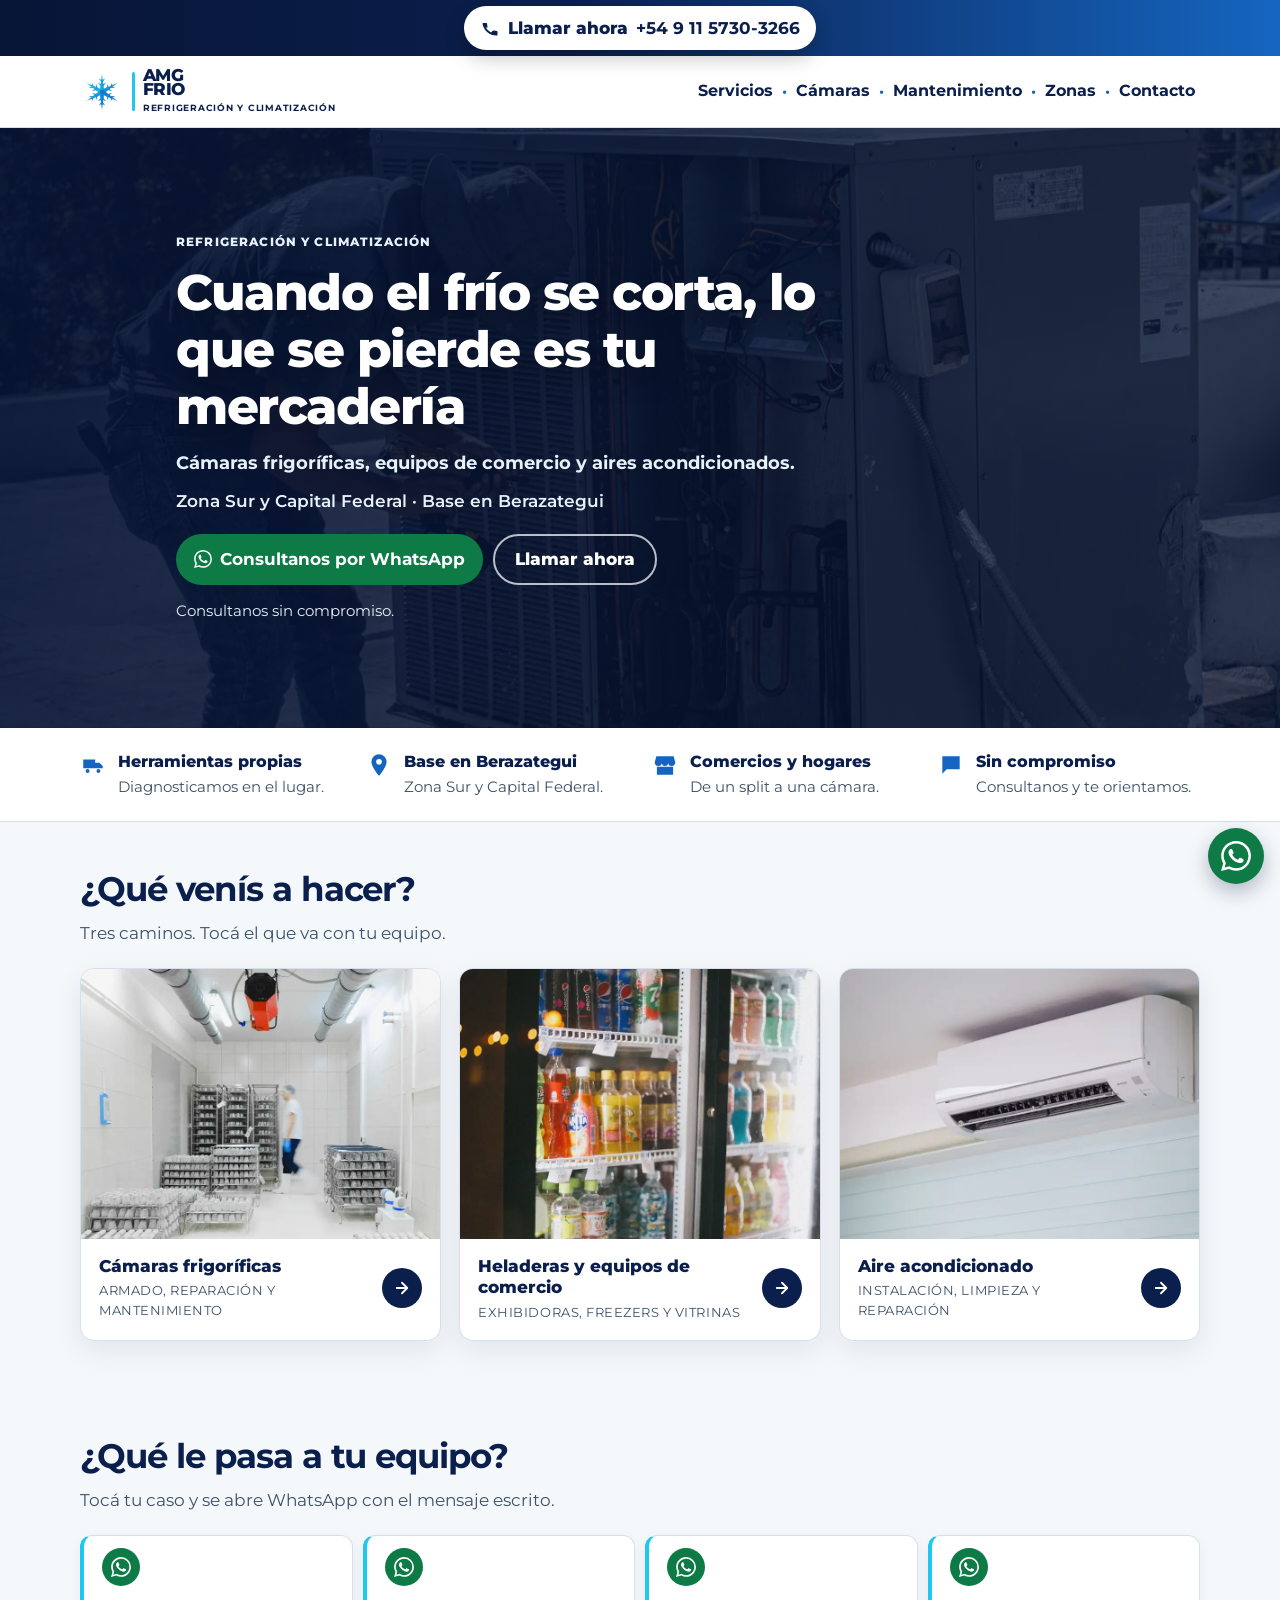
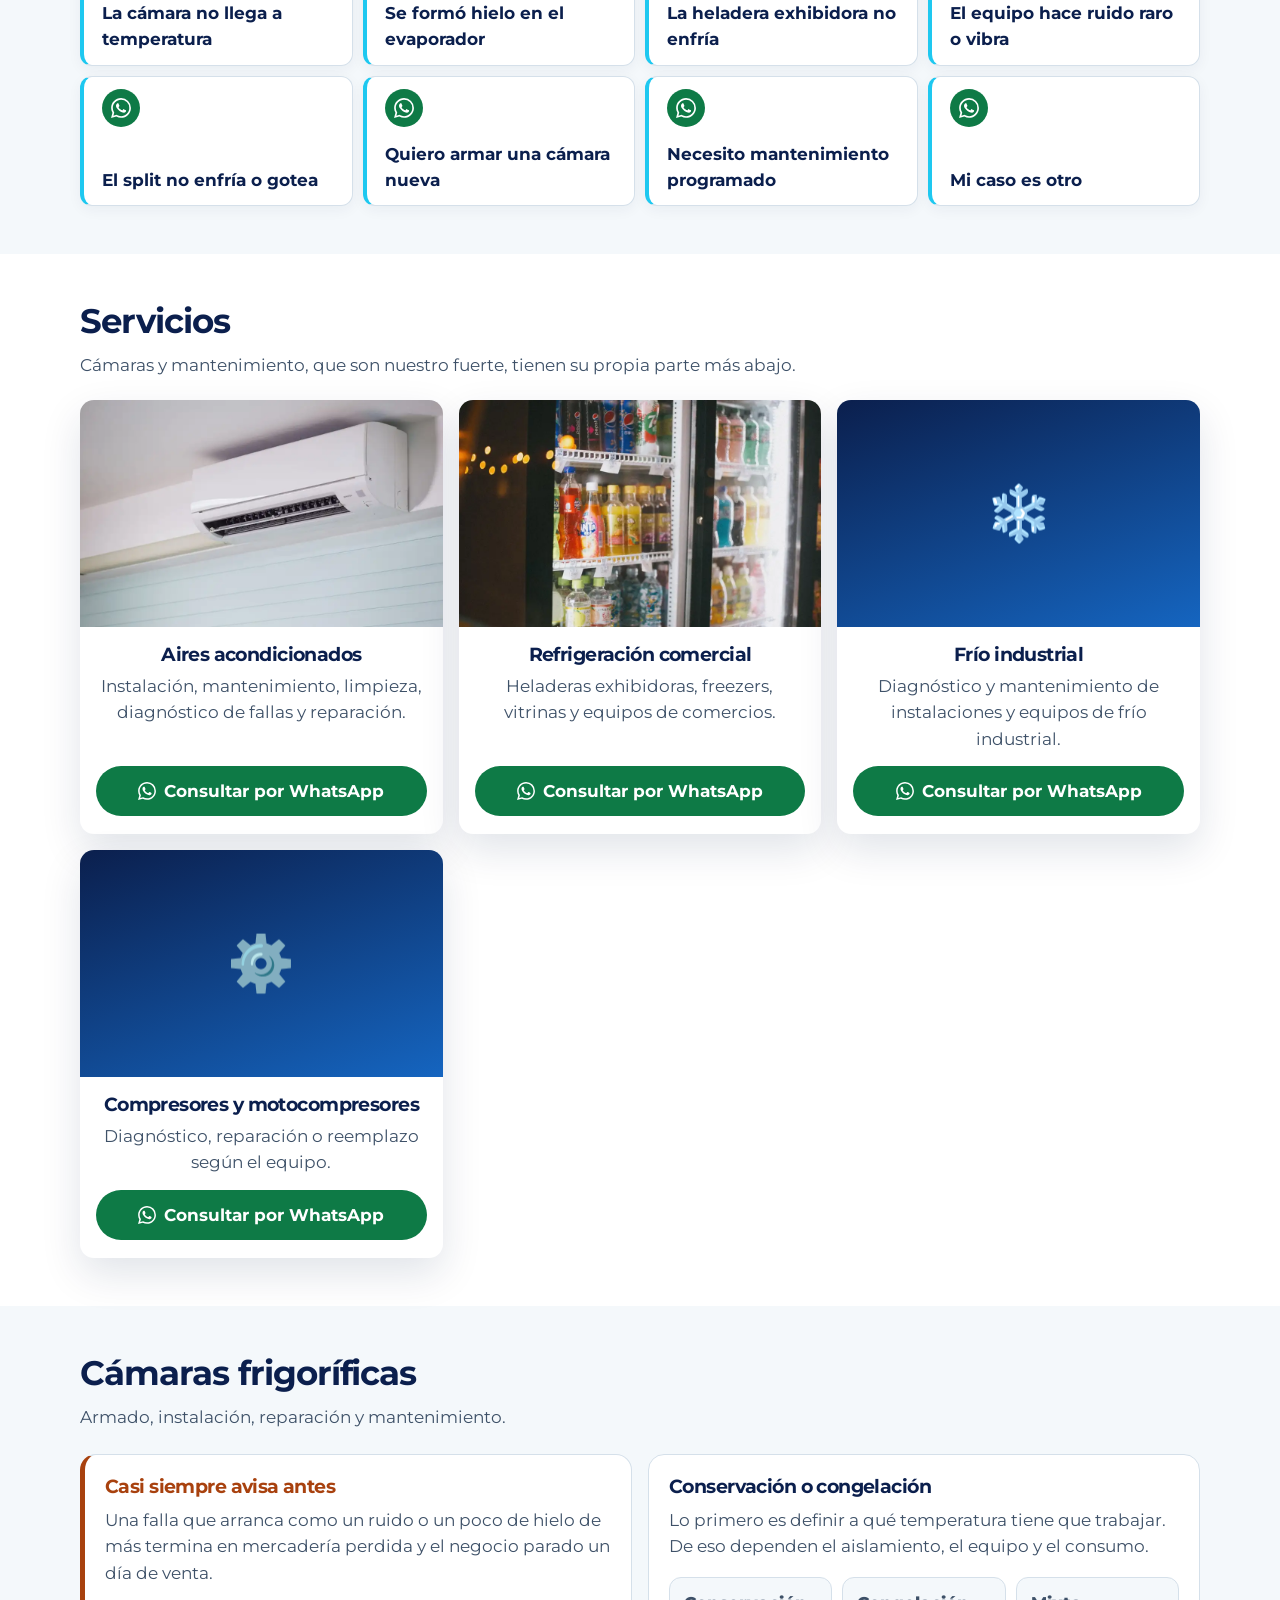
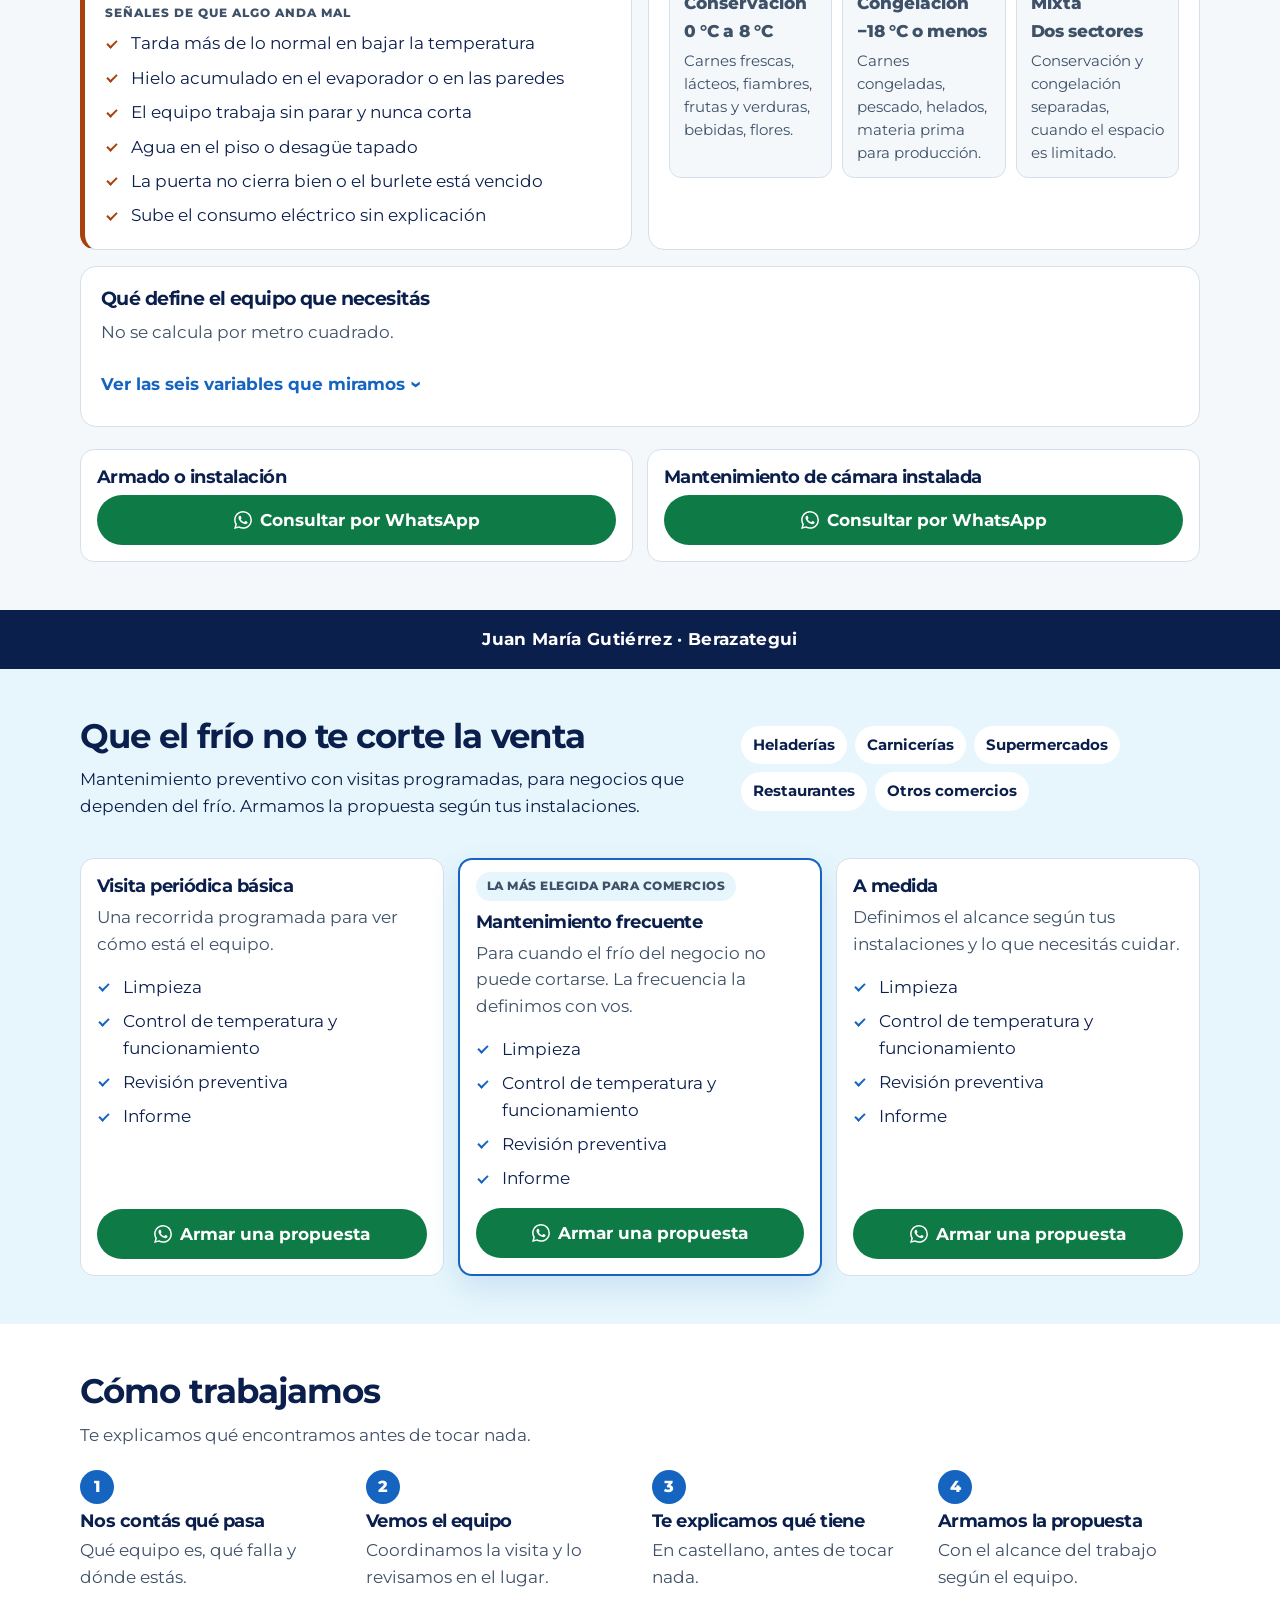
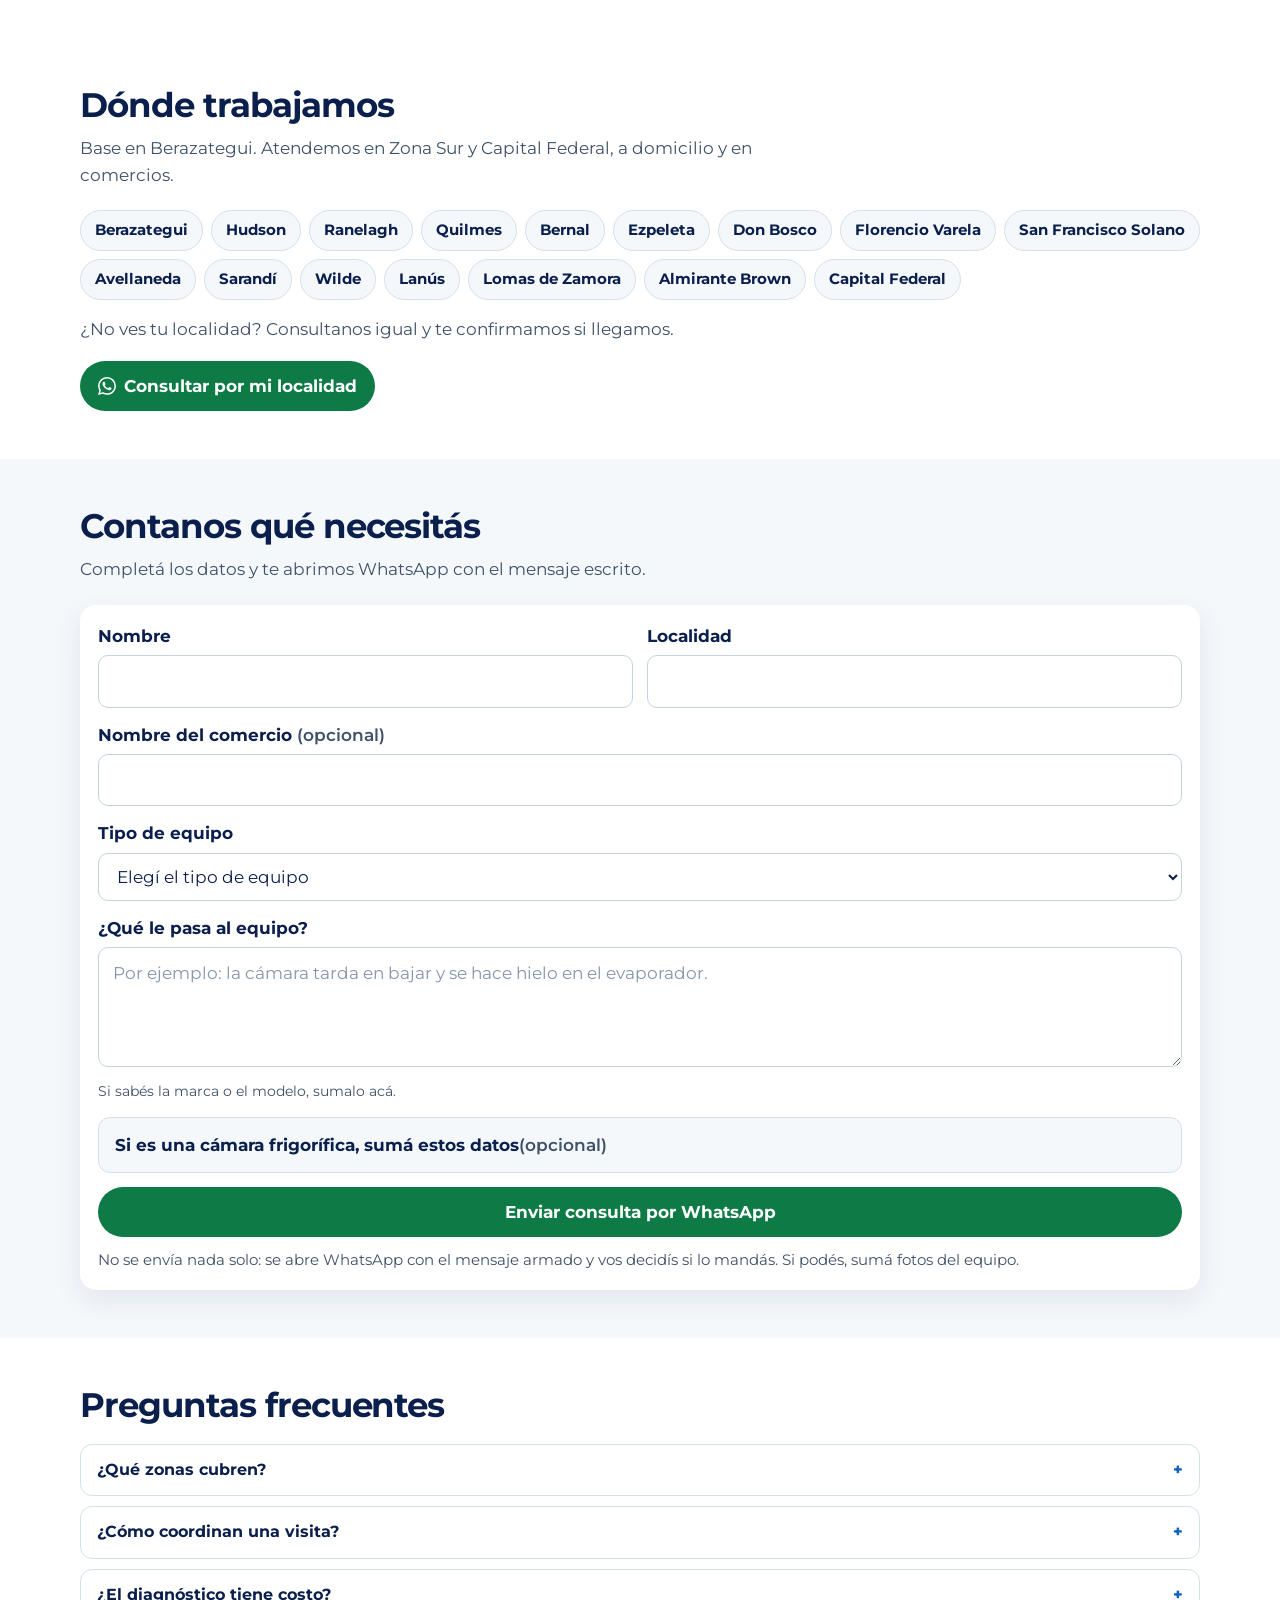
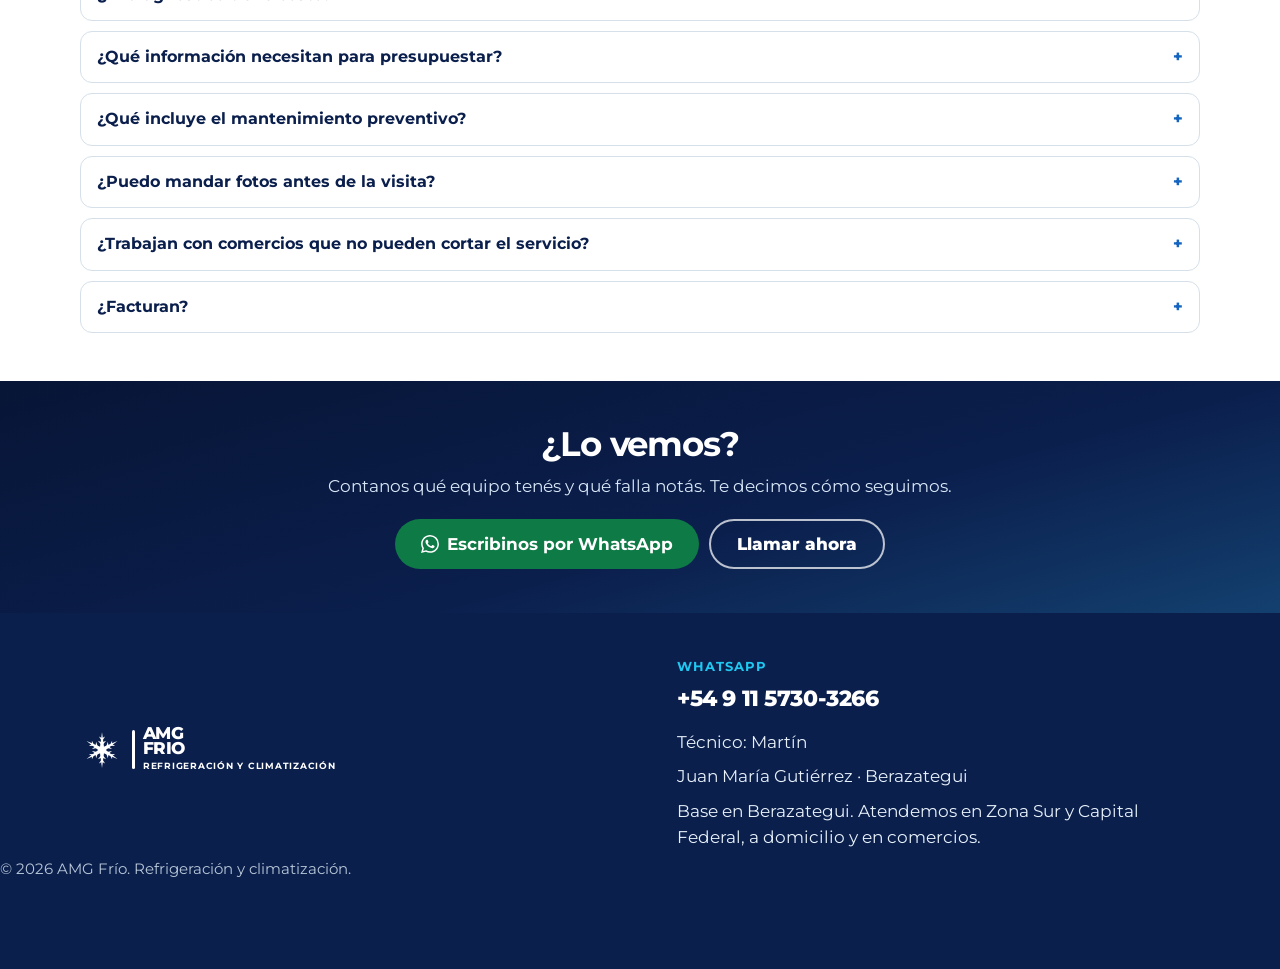
==== commit 4edad53f: "AMG Frío: el inicio pasa a ser un fondo de pantalla y la grilla se achica El inicio: - La foto ocupa" ====
--- a/site-v2/index.html
+++ b/site-v2/index.html
@@ -196,7 +196,7 @@
     <section class="section" id="servicios">
       <div class="wrap">
         <h2>Servicios</h2>
-        <p class="lead">Nuestro fuerte son las cámaras y el mantenimiento para comercios.</p>
+        <p class="lead">Cámaras y mantenimiento, que son nuestro fuerte, tienen su propia parte más abajo.</p>
         <div id="service-grid" class="cards"></div>
       </div>
     </section>
--- a/site-v2/css/styles.css
+++ b/site-v2/css/styles.css
@@ -256,7 +256,13 @@
 /* El display del menú pisa el atributo hidden del UA; hay que respetarlo. */
 .site-nav [hidden] { display: none !important; }
 
+/* La foto ocupa todo el inicio y el texto va encima, como en las webs de
+   concesionaria. El degradado de abajo queda de respaldo por si la imagen
+   todavía no cargó. */
 .hero {
+  position: relative;
+  isolation: isolate;
+  overflow: hidden;
   background:
     radial-gradient(900px 420px at 8% -10%, rgba(30, 200, 240, 0.28), transparent 60%),
     linear-gradient(165deg, #071536 0%, #0b1f4d 58%, #13406f 100%);
@@ -287,11 +293,20 @@
   width: 100%;
 }
 .btn-call:hover { background: #fff; color: #0b1f4d; border-color: #fff; }
-.hero__inner { display: flex; flex-direction: column; }
+/* z-index 1: el texto por encima de la foto y de la cortina. */
+.hero__inner { position: relative; z-index: 1; display: flex; flex-direction: column; }
 .hero__copy {
-  padding: 32px 20px 28px;
+  /* position + z-index son necesarios: .hero__media es hermana y está
+     posicionada, así que sin esto se pinta encima y tapa el texto. */
+  position: relative;
+  z-index: 1;
+  padding: 40px 20px 44px;
   width: min(1120px, 100%);
   margin-inline: auto;
+  min-height: 72svh;
+  display: flex;
+  flex-direction: column;
+  justify-content: center;
 }
 .hero h1 {
   margin-bottom: 14px;
@@ -314,8 +329,9 @@
   color: #cfe2f5;
 }
 .hero__media {
-  position: relative;
-  height: 230px;
+  position: absolute;
+  inset: 0;
+  z-index: 0;
   background: #12315f;
   /* La animación de entrada agranda la imagen un 7 %: se recorta acá
      para que no empuje el ancho de la página. */
@@ -327,11 +343,20 @@
   object-fit: cover;
   object-position: 62% center;
 }
+/* La cortina. Está calculada, no elegida a ojo: en su punto más claro deja
+   el fondo al 70 % de azul, y ahí el texto blanco da 7:1 de contraste aun
+   si la foto fuera blanca. Así cualquier foto que ponga Martín más adelante
+   sigue siendo legible sin tocar el CSS. */
 .hero__media::after {
   content: "";
   position: absolute;
   inset: 0;
-  background: linear-gradient(180deg, rgba(7, 21, 54, 0.35), transparent 32%);
+  background:
+    linear-gradient(103deg,
+      rgba(7, 21, 54, 0.86) 0%,
+      rgba(7, 21, 54, 0.60) 58%,
+      rgba(7, 21, 54, 0.50) 100%),
+    rgba(7, 21, 54, 0.4);
   pointer-events: none;
 }
 
@@ -1085,21 +1110,14 @@
 }
 
 @media (min-width: 960px) {
-  .hero__inner {
-    flex-direction: row;
-    align-items: stretch;
-    min-height: 560px;
+  .hero__inner { min-height: 600px; }
+  /* El texto se queda sobre la mitad izquierda, que es la parte más
+     oscura de la cortina; la foto se ve a la derecha. */
+  .hero__copy {
+    min-height: 600px;
+    padding: 64px 40px 64px max(24px, calc((100% - 1120px) / 2 + 16px));
   }
-  .hero__copy {
-    width: 56%;
-    margin: 0;
-    display: flex;
-    flex-direction: column;
-    justify-content: center;
-    padding: 56px 40px 56px max(24px, calc((100% - 1120px) / 2 + 16px));
-  }
-  .hero__media { width: 44%; height: auto; }
-  .hero__media img { position: absolute; inset: 0; }
+  .hero__copy > * { max-width: 36rem; }
 }
 
 @media (min-width: 900px) {
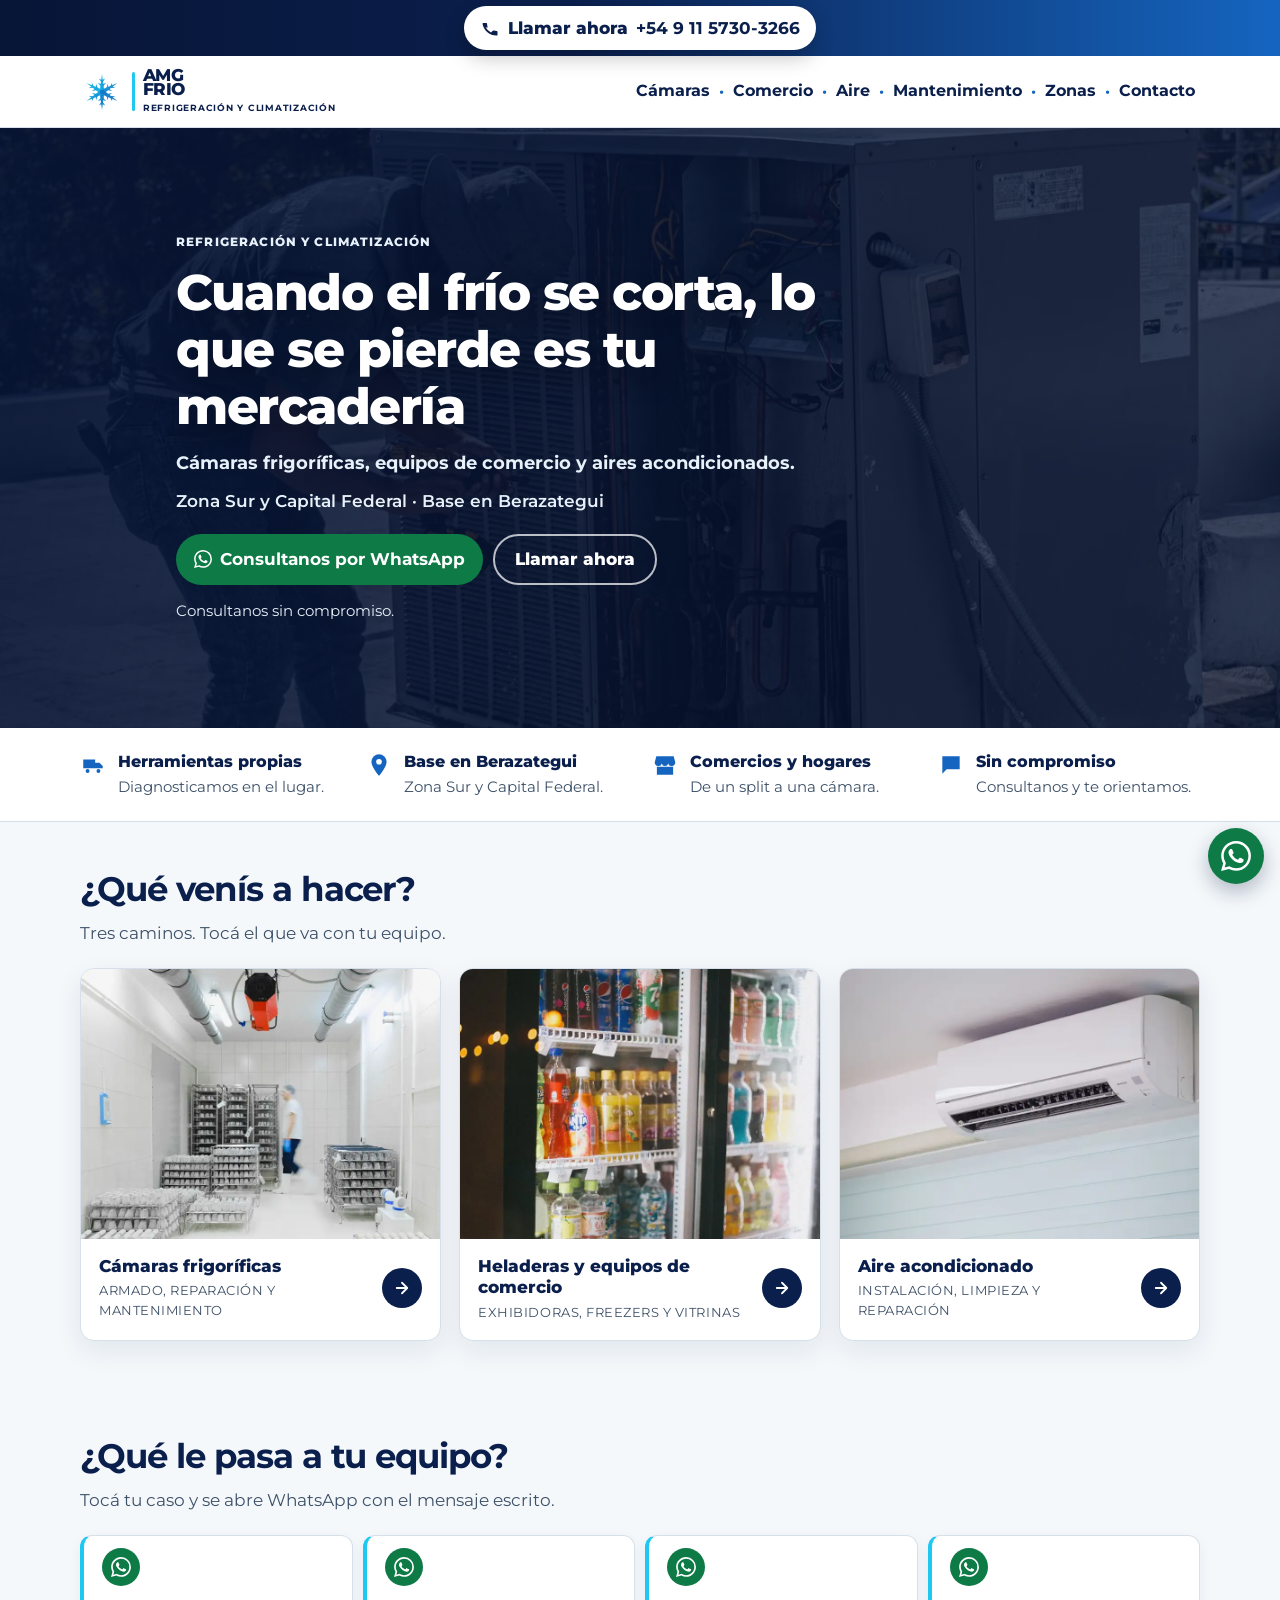
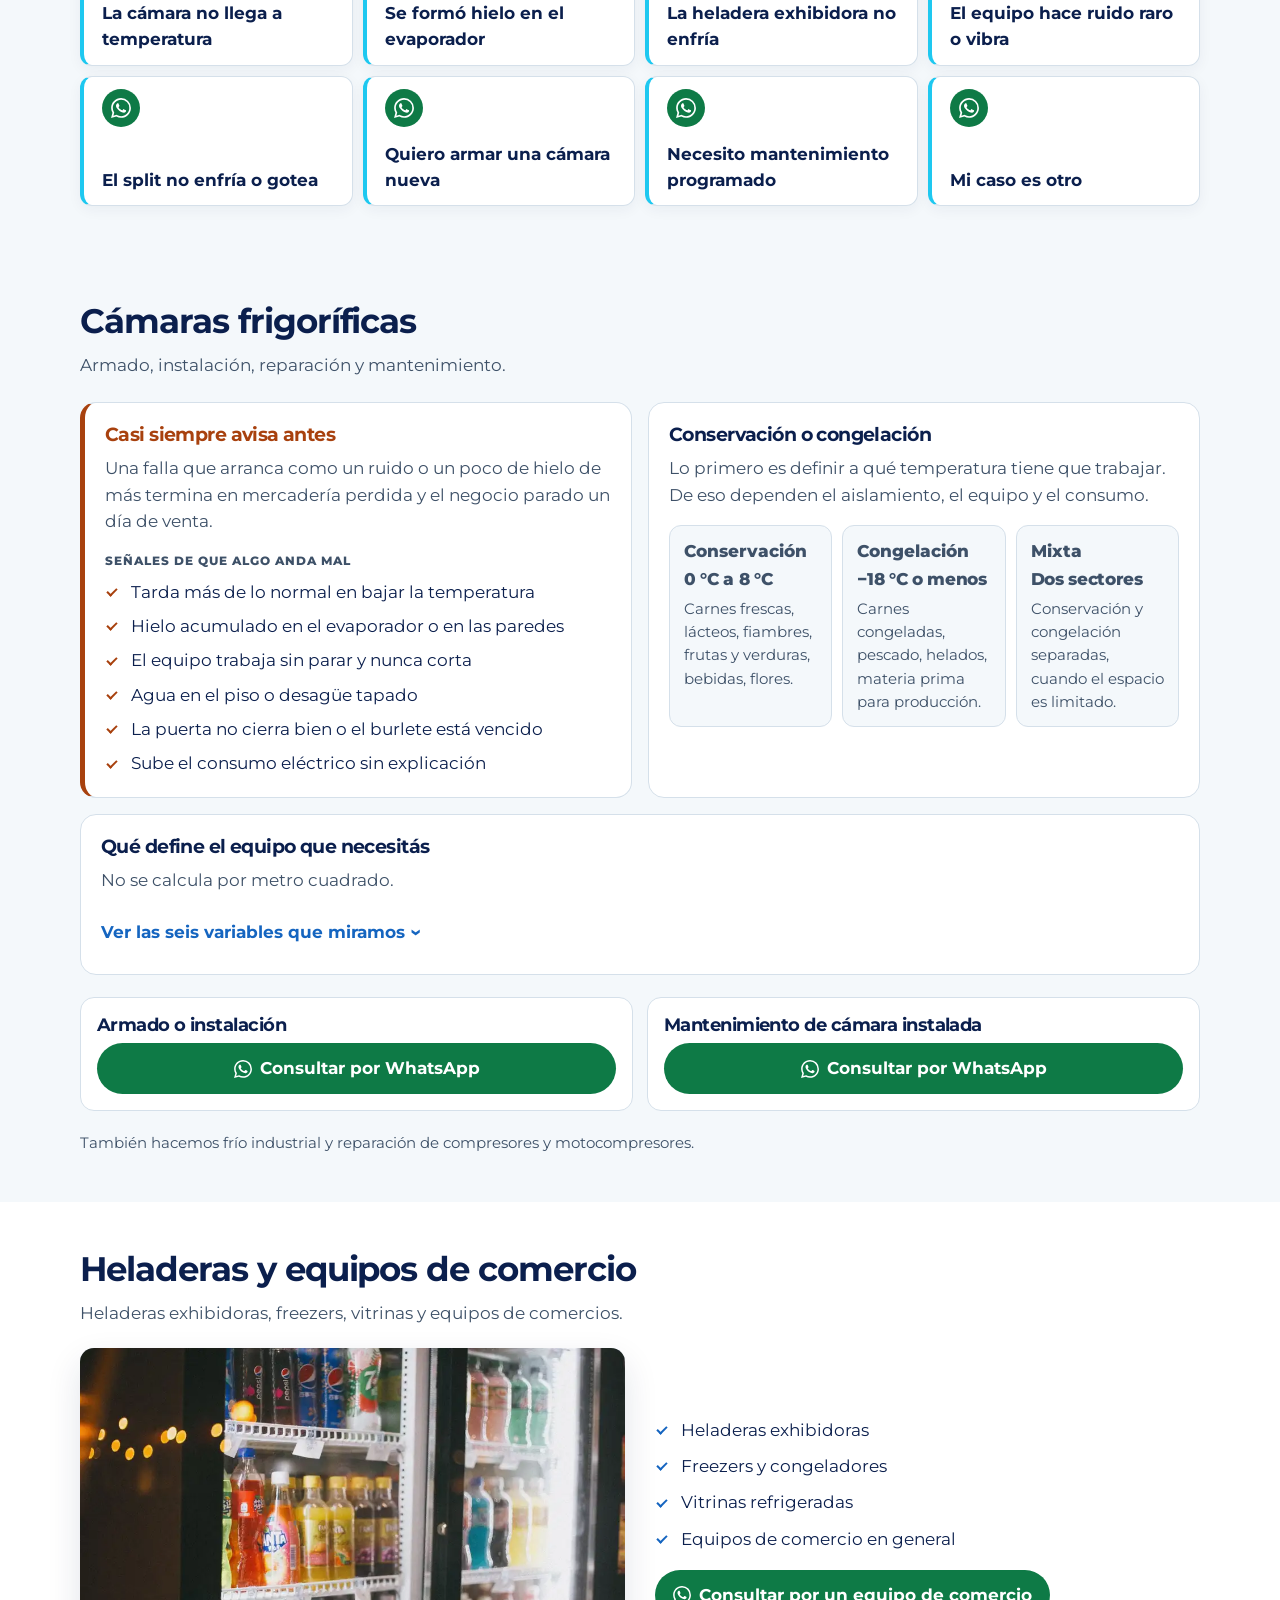
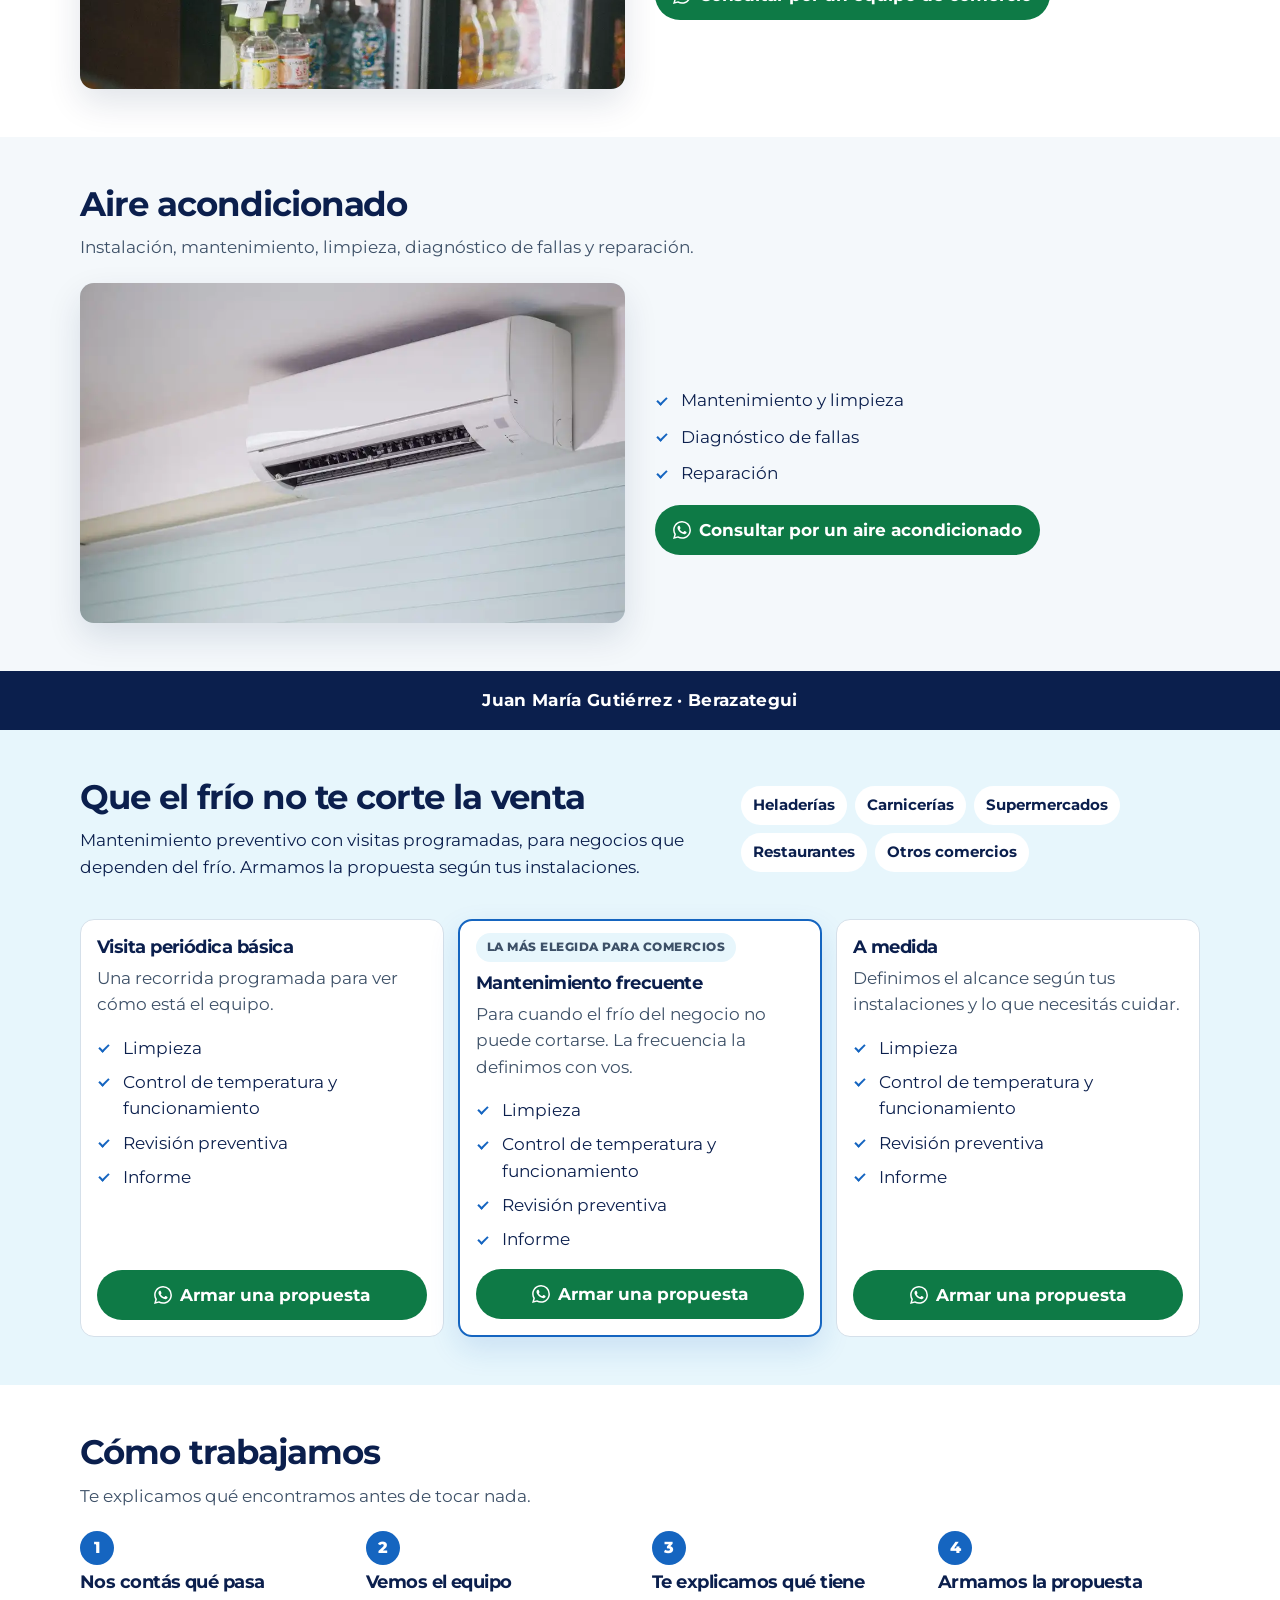
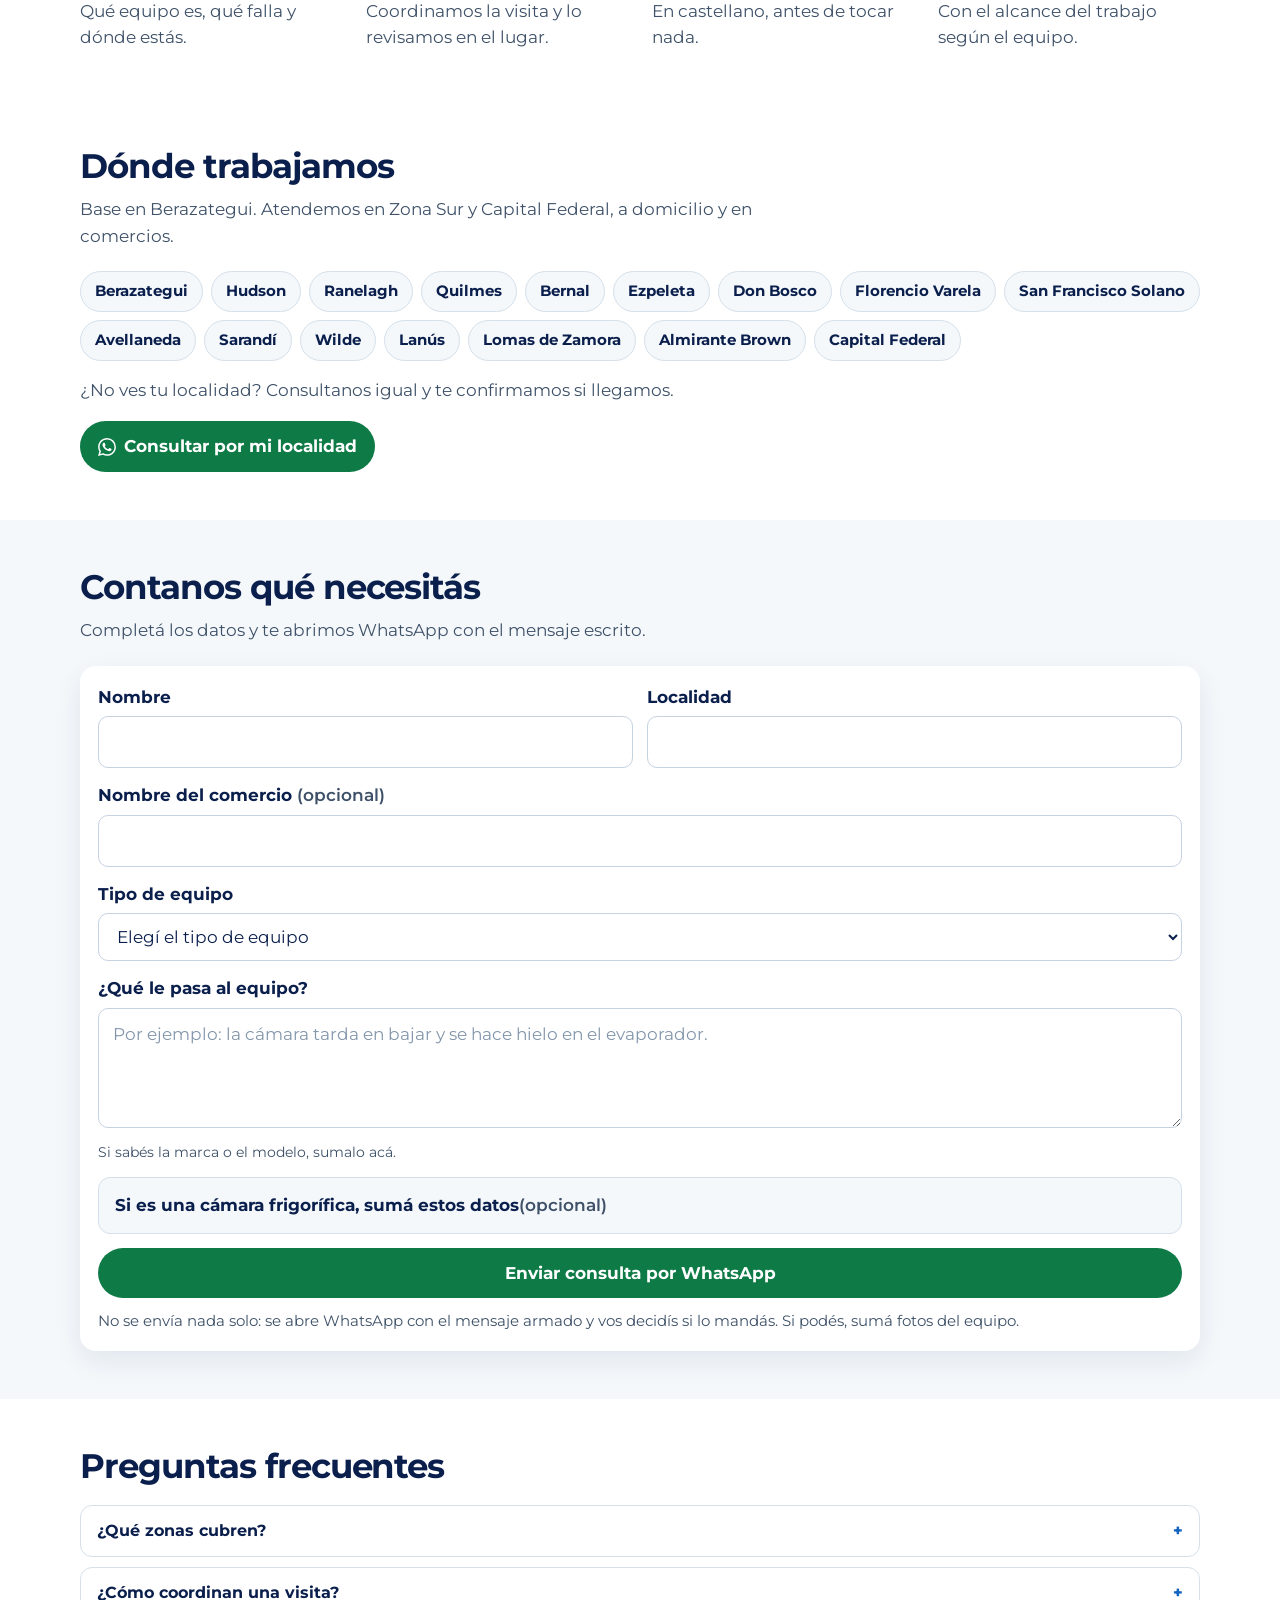
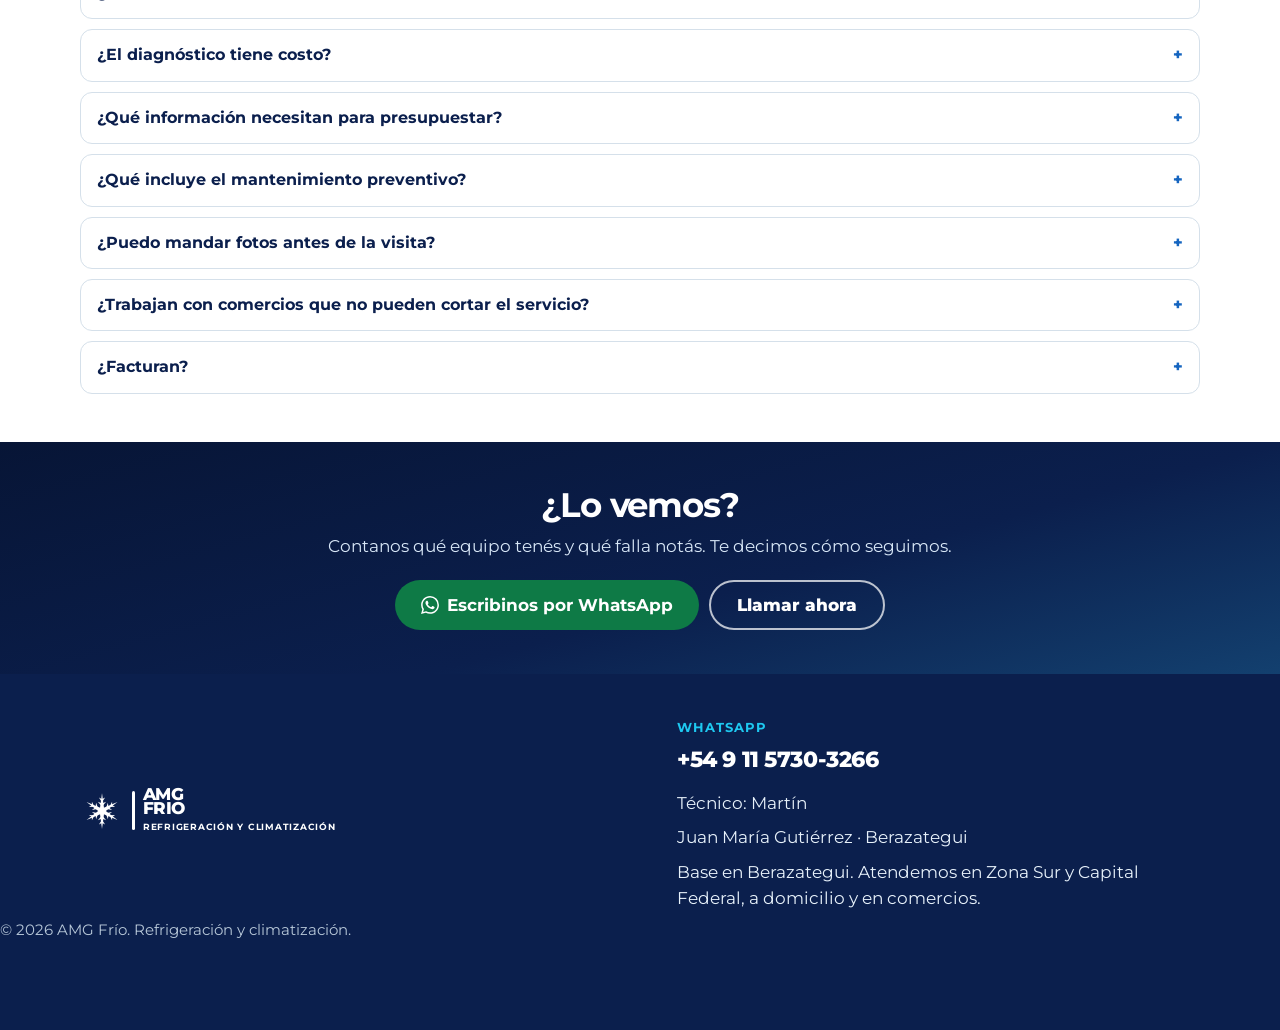
==== commit edcbeea7: "AMG Frío: tres caminos, tres secciones, y fuera la grilla de servicios La página hacía elegir 18 vec" ====
--- a/site-v2/index.html
+++ b/site-v2/index.html
@@ -133,9 +133,11 @@
         <span class="burger" aria-hidden="true"></span>
       </button>
       <nav id="site-nav" class="site-nav" aria-label="Secciones">
-        <a href="#servicios">Servicios</a>
+        <a href="#camaras">Cámaras</a>
         <span class="nav-dot" aria-hidden="true">·</span>
-        <a href="#camaras">Cámaras</a>
+        <a href="#comercio">Comercio</a>
+        <span class="nav-dot" aria-hidden="true">·</span>
+        <a href="#aire">Aire</a>
         <span class="nav-dot" aria-hidden="true">·</span>
         <a href="#mantenimiento">Mantenimiento</a>
         <span class="nav-dot" data-nav-trabajos aria-hidden="true" hidden>·</span>
@@ -193,14 +195,6 @@
       </div>
     </section>
 
-    <section class="section" id="servicios">
-      <div class="wrap">
-        <h2>Servicios</h2>
-        <p class="lead">Cámaras y mantenimiento, que son nuestro fuerte, tienen su propia parte más abajo.</p>
-        <div id="service-grid" class="cards"></div>
-      </div>
-    </section>
-
     <section class="section camaras" id="camaras">
       <div class="wrap">
         <h2 id="camaras-titulo">Cámaras frigoríficas</h2>
@@ -234,6 +228,23 @@
         </article>
 
         <div id="camaras-acciones" class="choices"></div>
+        <p class="section__also" id="camaras-tambien"></p>
+      </div>
+    </section>
+
+    <section class="section rubro" id="comercio">
+      <div class="wrap">
+        <h2 id="comercio-titulo">Heladeras y equipos de comercio</h2>
+        <p class="lead" id="comercio-bajada">Heladeras exhibidoras, freezers, vitrinas y equipos de comercios.</p>
+        <div id="comercio-cuerpo" class="rubro__grid"></div>
+      </div>
+    </section>
+
+    <section class="section rubro rubro--alt" id="aire">
+      <div class="wrap">
+        <h2 id="aire-titulo">Aire acondicionado</h2>
+        <p class="lead" id="aire-bajada">Instalación, mantenimiento, limpieza, diagnóstico de fallas y reparación.</p>
+        <div id="aire-cuerpo" class="rubro__grid"></div>
       </div>
     </section>
 
--- a/site-v2/css/styles.css
+++ b/site-v2/css/styles.css
@@ -1244,6 +1244,56 @@
 .camino:active { transform: translateY(1px); }
 .camino:focus-visible { outline: 3px solid var(--blue); outline-offset: 3px; }
 
+/* ---- Secciones de rubro: comercio y aire ---- */
+/* Cada camino del inicio llega a una de estas. Antes eran tarjetas sueltas
+   dentro de una grilla de seis, que era un segundo menú. */
+.rubro--alt { background: var(--mist); }
+
+.rubro__grid {
+  display: grid;
+  gap: 18px;
+  margin-top: 22px;
+}
+
+.rubro__media {
+  border-radius: 14px;
+  overflow: hidden;
+  background: var(--ice);
+  aspect-ratio: 16 / 10;
+  box-shadow: 0 14px 34px rgba(11, 31, 77, 0.12);
+}
+.rubro__media img {
+  width: 100%;
+  height: 100%;
+  object-fit: cover;
+  display: block;
+}
+
+.rubro__body {
+  display: flex;
+  flex-direction: column;
+  justify-content: center;
+  gap: 18px;
+}
+.rubro__body .ticks { gap: 10px; }
+.rubro__accion .btn-wa { width: 100%; }
+
+/* El renglón de lo que entra en cámaras sin ser un rubro aparte */
+.section__also {
+  margin: 20px 0 0;
+  color: var(--muted);
+  font-size: 0.95rem;
+}
+
+@media (min-width: 760px) {
+  .rubro__grid {
+    grid-template-columns: 1fr 1fr;
+    gap: 30px;
+    align-items: center;
+  }
+  .rubro__accion .btn-wa { width: auto; }
+}
+
 /* Quien pidió menos movimiento en su sistema no ve ninguna animación. */
 @media (prefers-reduced-motion: reduce) {
   html { scroll-behavior: auto; }
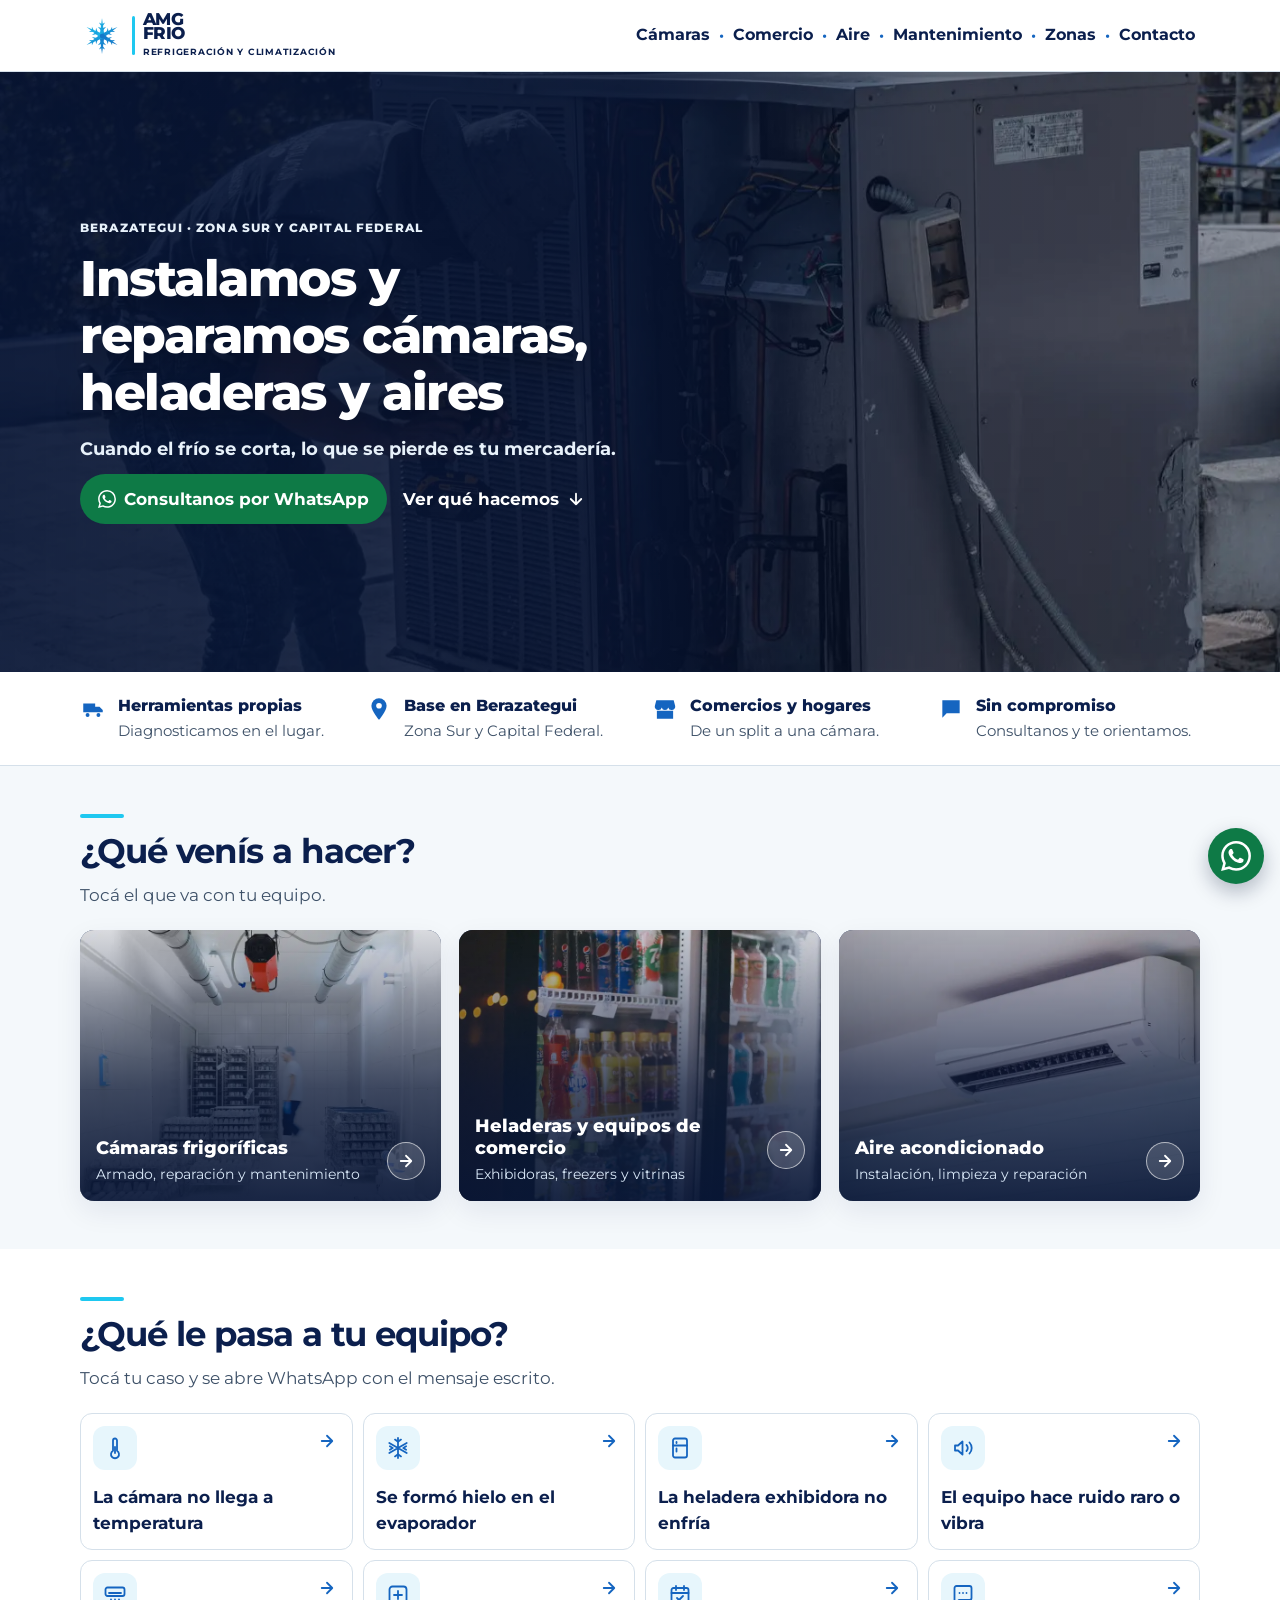
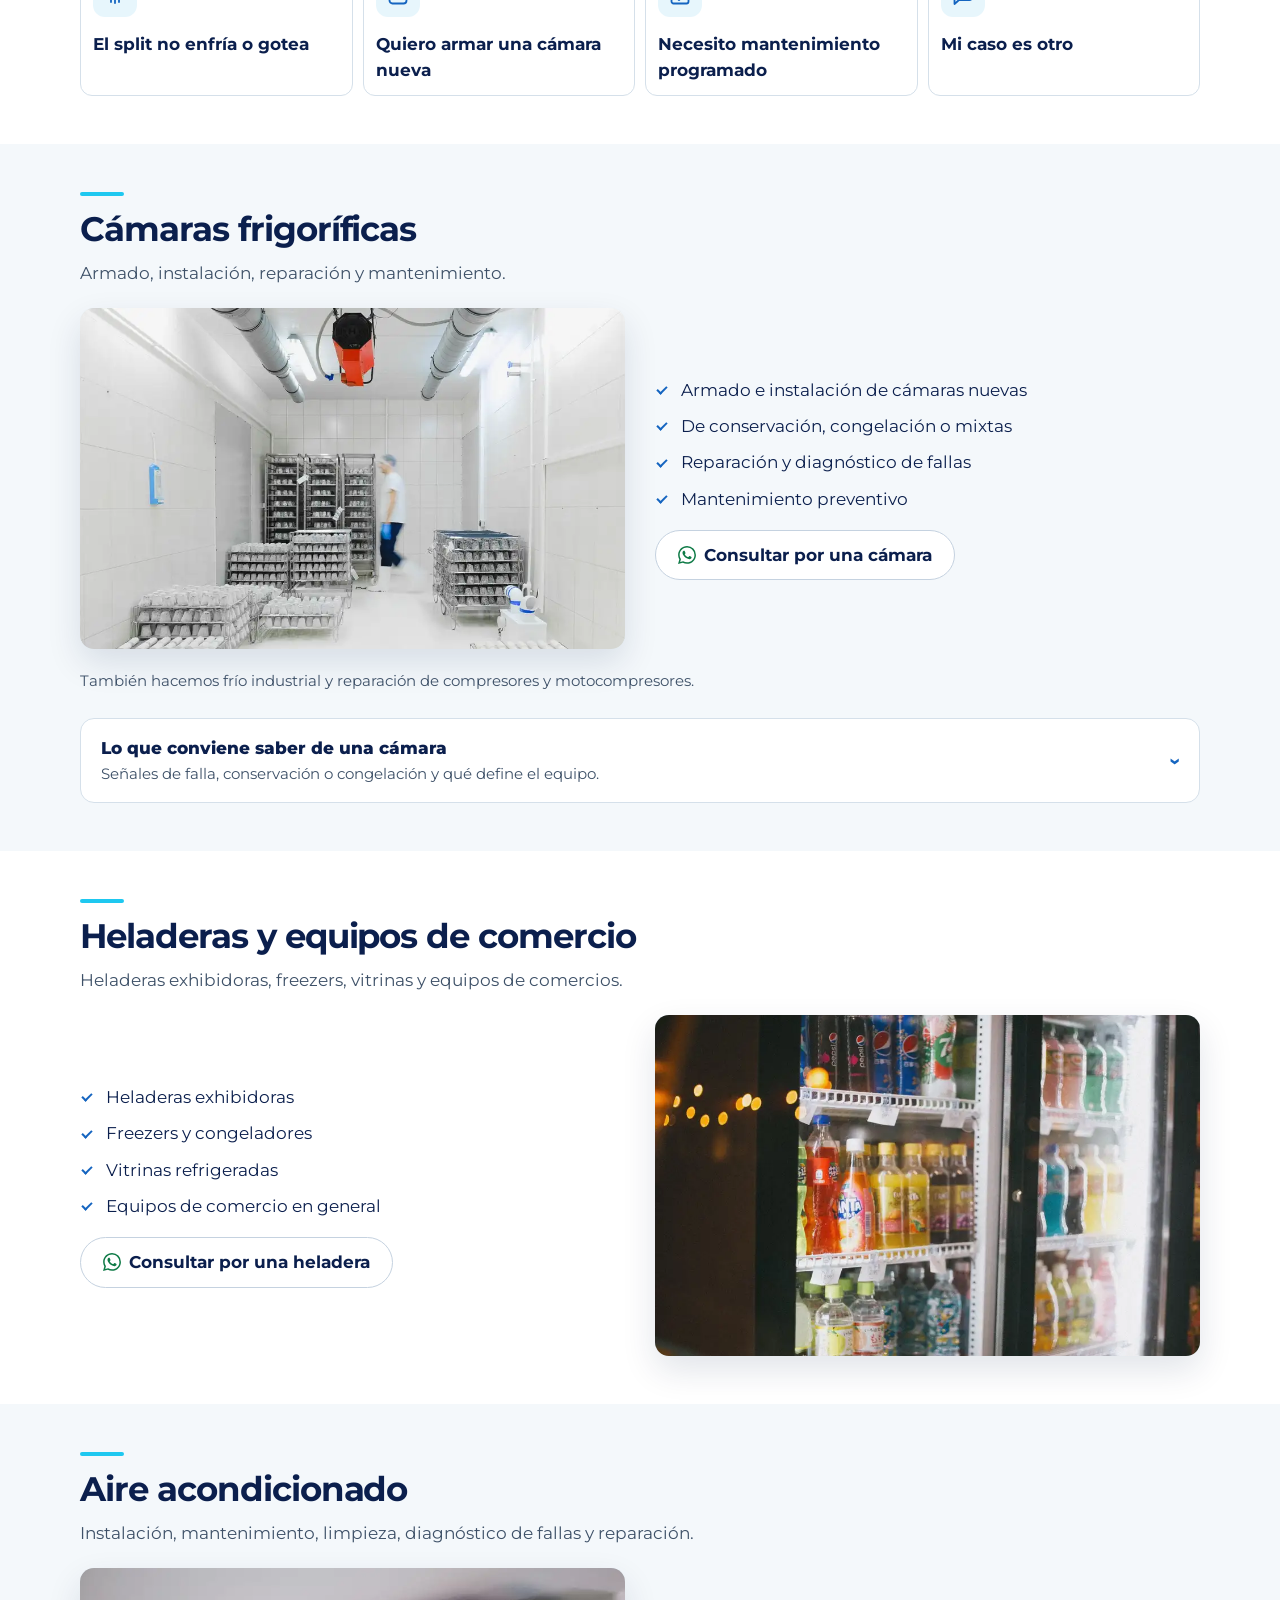
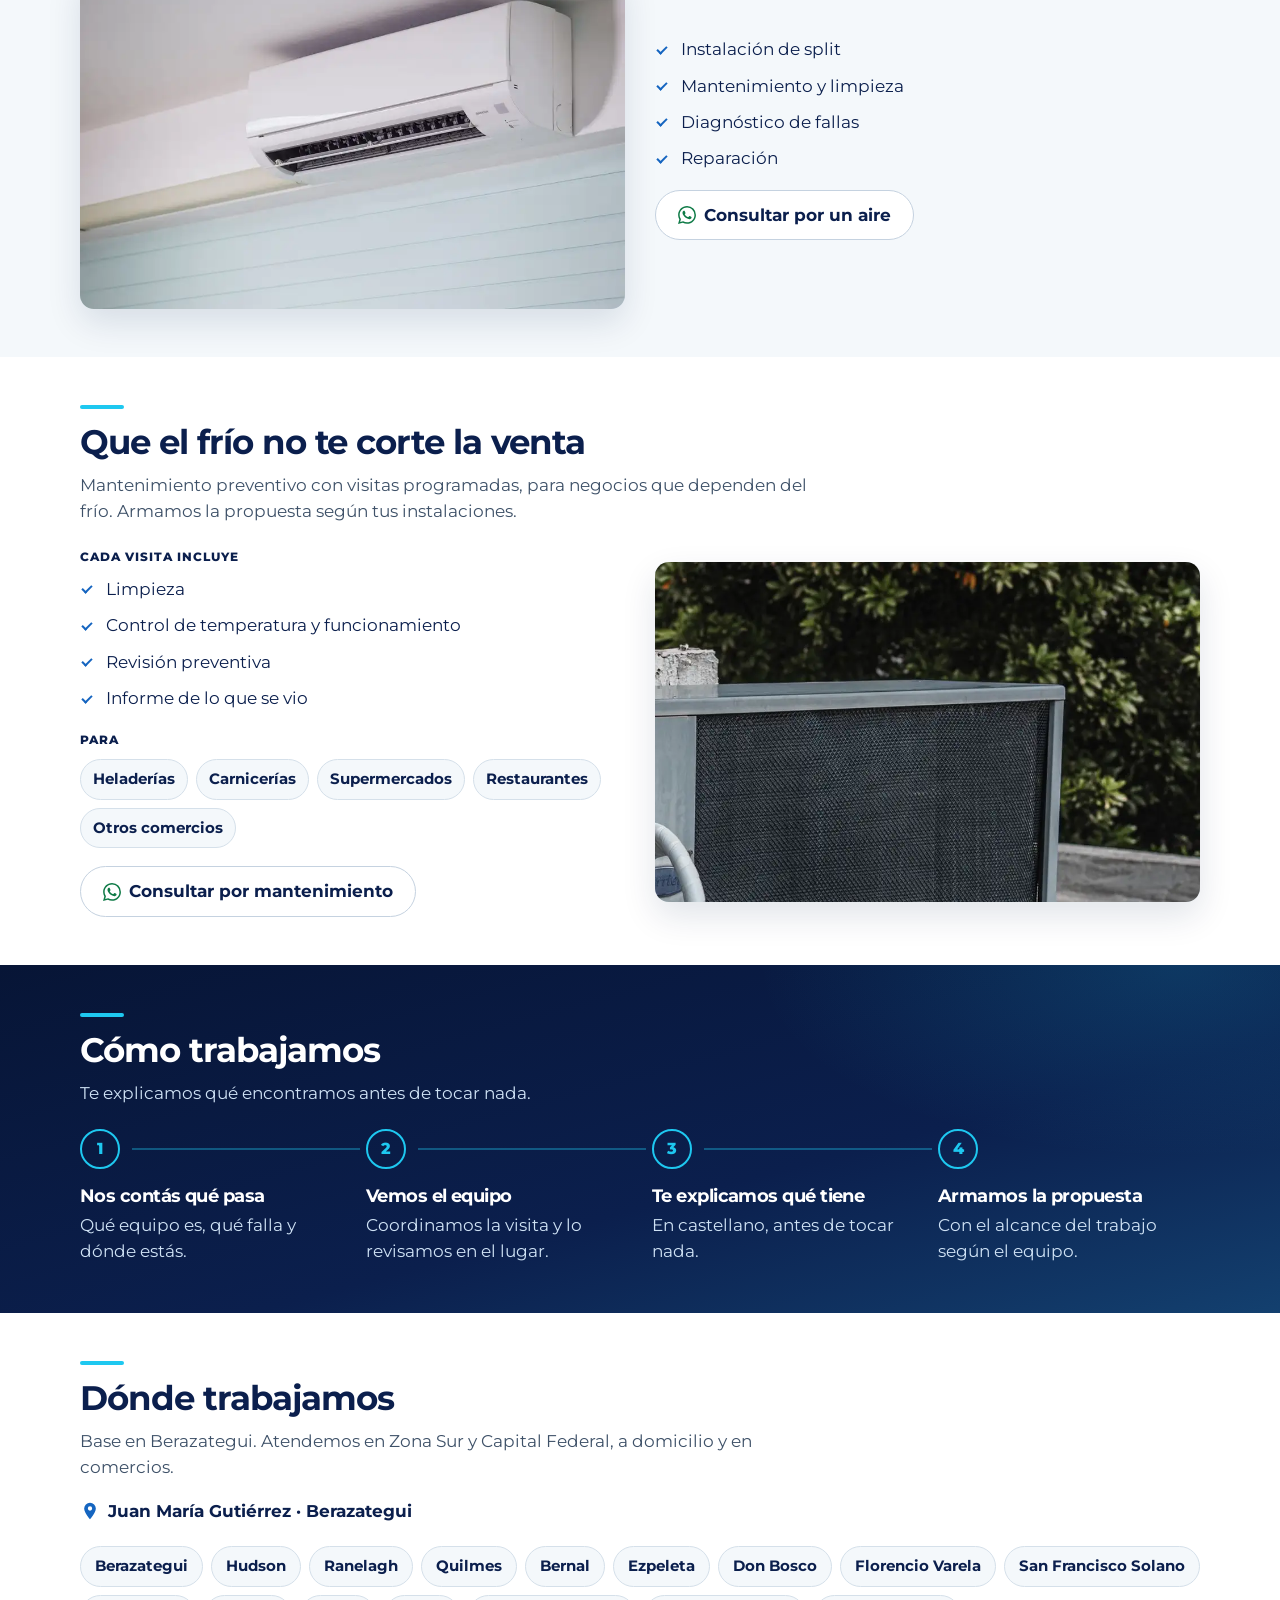
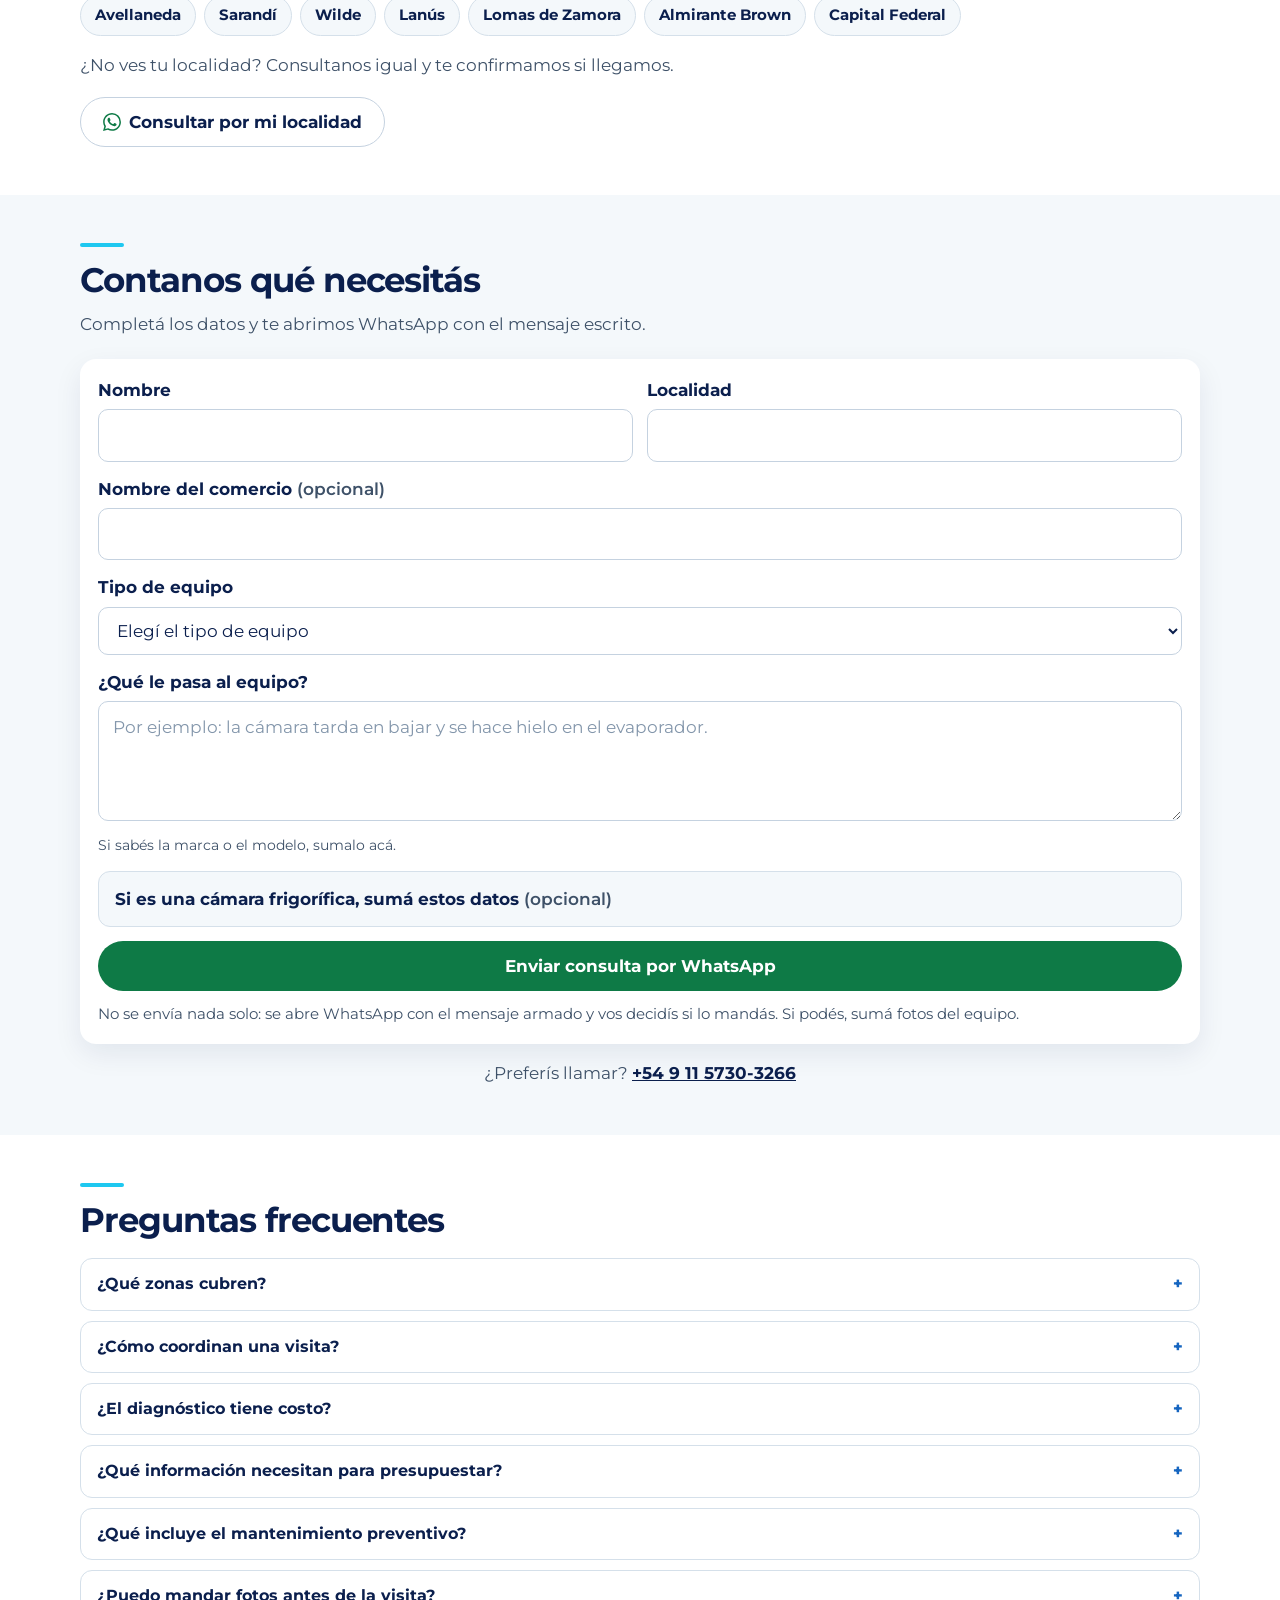
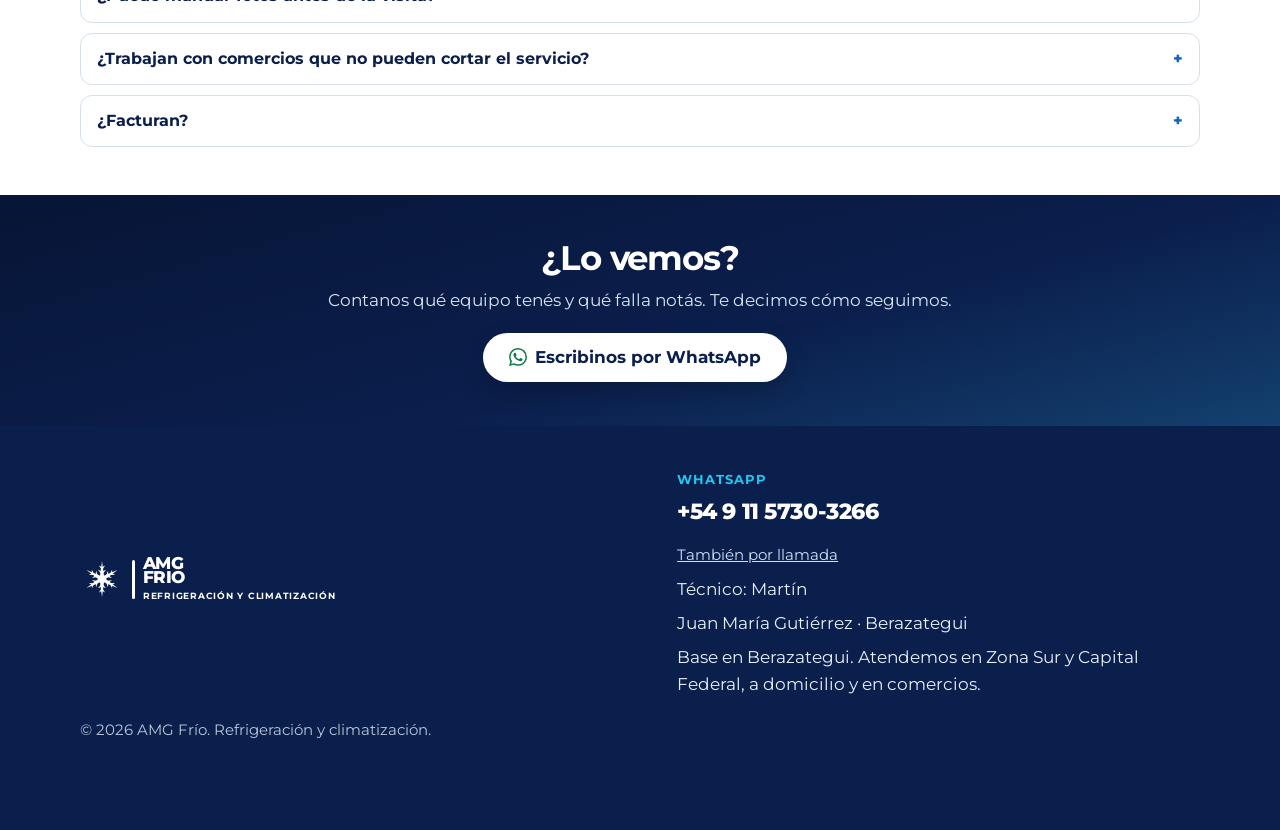
==== commit 974f6483: "AMG Frío: menos «llame ya», más foto, y fuera los planes Se sacaron a pedido: - «Llamar ahora» en la" ====
--- a/site-v2/index.html
+++ b/site-v2/index.html
@@ -111,13 +111,6 @@
 </head>
 <body>
   <a class="skip" href="#contenido">Saltar al contenido</a>
-  <div class="call-bar">
-    <a class="call-now" data-tel href="tel:+5491157303266">
-      <svg viewBox="0 0 24 24" width="20" height="20" aria-hidden="true" focusable="false"><path fill="currentColor" d="M6.6 10.8a15.1 15.1 0 0 0 6.6 6.6l2.2-2.2a1 1 0 0 1 1-.25 11.4 11.4 0 0 0 3.6.57 1 1 0 0 1 1 1V20a1 1 0 0 1-1 1A17 17 0 0 1 3 7a1 1 0 0 1 1-1h3.5a1 1 0 0 1 1 1 11.4 11.4 0 0 0 .57 3.6 1 1 0 0 1-.25 1L6.6 10.8z"/></svg>
-      <span>Llamar ahora</span>
-      <span class="call-now__num" data-field="whatsappDisplay">+54 9 11 5730-3266</span>
-    </a>
-  </div>
   <header class="site-header">
     <div class="site-header__inner">
       <a class="brand" href="#inicio">
@@ -154,18 +147,19 @@
     <section class="hero" id="inicio">
       <div class="hero__inner">
         <div class="hero__copy">
-          <p class="hero__eyebrow">Refrigeración y climatización</p>
-          <h1>Cuando el frío se corta, lo que se pierde es tu mercadería</h1>
-          <p class="hero__lead">Cámaras frigoríficas, equipos de comercio y aires acondicionados.</p>
-          <p class="hero__zone">Zona Sur y Capital Federal · Base en Berazategui</p>
+          <p class="hero__eyebrow">Berazategui · Zona Sur y Capital Federal</p>
+          <h1>Instalamos y reparamos cámaras, heladeras y aires</h1>
+          <p class="hero__lead">Cuando el frío se corta, lo que se pierde es tu mercadería.</p>
           <div class="hero__actions">
             <a class="btn-wa" data-wa="hero" href="https://wa.me/5491157303266">
               <svg viewBox="0 0 24 24" width="18" height="18" aria-hidden="true" focusable="false"><path fill="currentColor" d="M17.472 14.382c-.297-.149-1.758-.867-2.03-.967-.273-.099-.471-.148-.67.15-.197.297-.767.966-.94 1.164-.173.199-.347.223-.644.075-.297-.15-1.255-.463-2.39-1.475-.883-.788-1.48-1.761-1.653-2.059-.173-.297-.018-.458.13-.606.134-.133.298-.347.446-.52.149-.174.198-.298.298-.497.099-.198.05-.371-.025-.52-.075-.149-.669-1.612-.916-2.207-.242-.579-.487-.5-.669-.51-.173-.008-.371-.01-.57-.01-.198 0-.52.074-.792.372-.272.297-1.04 1.016-1.04 2.479 0 1.462 1.065 2.875 1.213 3.074.149.198 2.096 3.2 5.077 4.487.709.306 1.262.489 1.694.625.712.227 1.36.195 1.871.118.571-.085 1.758-.719 2.006-1.413.248-.694.248-1.289.173-1.413-.074-.124-.272-.198-.57-.347m-5.421 7.403h-.004a9.87 9.87 0 0 1-5.031-1.378l-.361-.214-3.741.982.998-3.648-.235-.374a9.86 9.86 0 0 1-1.51-5.26c.001-5.45 4.436-9.884 9.888-9.884 2.64 0 5.122 1.03 6.988 2.898a9.825 9.825 0 0 1 2.893 6.994c-.003 5.45-4.435 9.884-9.885 9.884m8.413-18.297A11.815 11.815 0 0 0 12.05 0C5.495 0 .16 5.335.157 11.892c0 2.096.547 4.142 1.588 5.945L.057 24l6.305-1.654a11.882 11.882 0 0 0 5.683 1.448h.005c6.554 0 11.89-5.335 11.893-11.893a11.821 11.821 0 0 0-3.48-8.413z"/></svg>
               Consultanos por WhatsApp
             </a>
-            <a class="btn-call" data-tel href="tel:+5491157303266">Llamar ahora</a>
-          </div>
-          <p class="hero__note">Consultanos sin compromiso.</p>
+            <a class="hero__link" href="#caminos">
+              Ver qué hacemos
+              <svg viewBox="0 0 24 24" width="18" height="18" aria-hidden="true" focusable="false"><path fill="none" stroke="currentColor" stroke-width="2.4" stroke-linecap="round" stroke-linejoin="round" d="M12 5v14M5 12l7 7 7-7"/></svg>
+            </a>
+          </div>
         </div>
         <div class="hero__media">
           <img src="img/hero.webp" alt="Técnico revisando la unidad exterior de un equipo de refrigeración" width="1400" height="1050" fetchpriority="high" decoding="async">
@@ -173,7 +167,7 @@
       </div>
     </section>
 
-    <section class="trust" aria-label="Cómo trabajamos">
+    <section class="trust" aria-label="En pocas palabras">
       <div class="wrap">
         <ul id="trust-list" class="trust__list"></ul>
       </div>
@@ -195,44 +189,51 @@
       </div>
     </section>
 
-    <section class="section camaras" id="camaras">
+    <!-- Arriba lo que vende: foto, qué hacemos y un botón, igual que Comercio
+         y Aire. Lo técnico queda entero en el HTML (Google lo lee igual), pero
+         plegado en «Ver más» para que la sección no sea un manual. -->
+    <section class="section rubro camaras" id="camaras">
       <div class="wrap">
         <h2 id="camaras-titulo">Cámaras frigoríficas</h2>
         <p class="lead" id="camaras-bajada">Armado, instalación, reparación y mantenimiento.</p>
-
-        <div class="camaras__grid">
-          <article class="panel panel--alert">
-            <h3 id="camaras-porque-titulo">Por qué no conviene esperar</h3>
-            <p id="camaras-porque-texto"></p>
-            <p class="panel__label">Señales de que algo anda mal</p>
-            <ul id="camaras-senales" class="ticks"></ul>
-          </article>
-
-          <article class="panel">
-            <h3 id="camaras-tipos-titulo">Conservación o congelación</h3>
-            <p id="camaras-tipos-texto"></p>
-            <div id="camaras-tipos" class="temps"></div>
-          </article>
-        </div>
-
-        <article class="panel panel--wide">
-          <h3 id="camaras-dim-titulo">Qué define el equipo que necesitás</h3>
-          <p id="camaras-dim-texto"></p>
-          <details class="more">
-            <summary id="camaras-dim-resumen">Ver las seis variables que miramos</summary>
-            <div class="more__body">
+        <div id="camaras-cuerpo" class="rubro__grid"></div>
+        <p class="section__also" id="camaras-tambien"></p>
+
+        <details class="more more--card">
+          <summary>
+            <span class="more__texto">
+              <span class="more__titulo" id="camaras-mas-titulo">Lo que conviene saber de una cámara</span>
+              <span class="more__sub" id="camaras-mas-sub">Señales de falla, conservación o congelación y qué define el equipo.</span>
+            </span>
+          </summary>
+          <div class="more__body">
+            <div class="camaras__grid">
+              <article class="panel panel--alert">
+                <h3 id="camaras-porque-titulo">Por qué no conviene esperar</h3>
+                <p id="camaras-porque-texto"></p>
+                <p class="panel__label">Señales de que algo anda mal</p>
+                <ul id="camaras-senales" class="ticks"></ul>
+              </article>
+
+              <article class="panel">
+                <h3 id="camaras-tipos-titulo">Conservación o congelación</h3>
+                <p id="camaras-tipos-texto"></p>
+                <div id="camaras-tipos" class="temps"></div>
+              </article>
+            </div>
+
+            <article class="panel panel--wide">
+              <h3 id="camaras-dim-titulo">Qué define el equipo que necesitás</h3>
+              <p id="camaras-dim-texto"></p>
               <ul id="camaras-dim-items" class="ticks ticks--two"></ul>
               <p class="panel__note" id="camaras-dim-cierre"></p>
-            </div>
-          </details>
-        </article>
-
-        <div id="camaras-acciones" class="choices"></div>
-        <p class="section__also" id="camaras-tambien"></p>
-      </div>
-    </section>
-
-    <section class="section rubro" id="comercio">
+            </article>
+          </div>
+        </details>
+      </div>
+    </section>
+
+    <section class="section rubro rubro--invertido" id="comercio">
       <div class="wrap">
         <h2 id="comercio-titulo">Heladeras y equipos de comercio</h2>
         <p class="lead" id="comercio-bajada">Heladeras exhibidoras, freezers, vitrinas y equipos de comercios.</p>
@@ -248,26 +249,13 @@
       </div>
     </section>
 
-    <p class="address-bar" data-field="addressLine">Juan María Gutiérrez · Berazategui</p>
-
-    <section class="section care" id="mantenimiento">
-      <div class="wrap care__grid">
-        <div>
-          <h2>Que el frío no te corte la venta</h2>
-          <p>Mantenimiento preventivo con visitas programadas, para negocios que dependen del frío. Armamos la propuesta según tus instalaciones.</p>
-        </div>
-        <div>
-          <ul class="chips">
-            <li>Heladerías</li>
-            <li>Carnicerías</li>
-            <li>Supermercados</li>
-            <li>Restaurantes</li>
-            <li>Otros comercios</li>
-          </ul>
-        </div>
-      </div>
-      <div class="wrap">
-        <div id="propuestas" class="plans"></div>
+    <!-- Sin planes a propósito: se sacaron a pedido. Queda qué incluye cada
+         visita, para quién es y un solo botón. -->
+    <section class="section rubro rubro--invertido care" id="mantenimiento">
+      <div class="wrap">
+        <h2>Que el frío no te corte la venta</h2>
+        <p class="lead">Mantenimiento preventivo con visitas programadas, para negocios que dependen del frío. Armamos la propuesta según tus instalaciones.</p>
+        <div id="mantenimiento-cuerpo" class="rubro__grid"></div>
       </div>
     </section>
 
@@ -283,9 +271,13 @@
       <div class="wrap">
         <h2>Dónde trabajamos</h2>
         <p class="lead" data-field="zonas">Base en Berazategui. Atendemos en Zona Sur y Capital Federal, a domicilio y en comercios.</p>
+        <p class="zonas__base">
+          <svg viewBox="0 0 24 24" width="20" height="20" aria-hidden="true" focusable="false"><path fill="currentColor" d="M12 2a7 7 0 0 0-7 7c0 5 7 13 7 13s7-8 7-13a7 7 0 0 0-7-7zm0 9.6A2.6 2.6 0 1 1 12 6.4a2.6 2.6 0 0 1 0 5.2z"/></svg>
+          <span data-field="addressLine">Juan María Gutiérrez · Berazategui</span>
+        </p>
         <ul id="zonas-list" class="zonas__list"></ul>
         <p class="zonas__note">¿No ves tu localidad? Consultanos igual y te confirmamos si llegamos.</p>
-        <a class="btn-wa btn-wa--inline" data-wa="general" href="https://wa.me/5491157303266">
+        <a class="btn-soft" data-wa="general" href="https://wa.me/5491157303266">
           <svg viewBox="0 0 24 24" width="18" height="18" aria-hidden="true" focusable="false"><path fill="currentColor" d="M17.472 14.382c-.297-.149-1.758-.867-2.03-.967-.273-.099-.471-.148-.67.15-.197.297-.767.966-.94 1.164-.173.199-.347.223-.644.075-.297-.15-1.255-.463-2.39-1.475-.883-.788-1.48-1.761-1.653-2.059-.173-.297-.018-.458.13-.606.134-.133.298-.347.446-.52.149-.174.198-.298.298-.497.099-.198.05-.371-.025-.52-.075-.149-.669-1.612-.916-2.207-.242-.579-.487-.5-.669-.51-.173-.008-.371-.01-.57-.01-.198 0-.52.074-.792.372-.272.297-1.04 1.016-1.04 2.479 0 1.462 1.065 2.875 1.213 3.074.149.198 2.096 3.2 5.077 4.487.709.306 1.262.489 1.694.625.712.227 1.36.195 1.871.118.571-.085 1.758-.719 2.006-1.413.248-.694.248-1.289.173-1.413-.074-.124-.272-.198-.57-.347m-5.421 7.403h-.004a9.87 9.87 0 0 1-5.031-1.378l-.361-.214-3.741.982.998-3.648-.235-.374a9.86 9.86 0 0 1-1.51-5.26c.001-5.45 4.436-9.884 9.888-9.884 2.64 0 5.122 1.03 6.988 2.898a9.825 9.825 0 0 1 2.893 6.994c-.003 5.45-4.435 9.884-9.885 9.884m8.413-18.297A11.815 11.815 0 0 0 12.05 0C5.495 0 .16 5.335.157 11.892c0 2.096.547 4.142 1.588 5.945L.057 24l6.305-1.654a11.882 11.882 0 0 0 5.683 1.448h.005c6.554 0 11.89-5.335 11.893-11.893a11.821 11.821 0 0 0-3.48-8.413z"/></svg>
           Consultar por mi localidad
         </a>
@@ -346,7 +338,9 @@
               <p class="field-error" id="descripcion-error" hidden></p>
             </div>
             <details class="extra">
-              <summary>Si es una cámara frigorífica, sumá estos datos <span class="field__opt">(opcional)</span></summary>
+              <!-- El texto va entero en un span: el summary es flex y, suelto,
+                   el «(opcional)» quedaba como otro ítem en el medio de la frase. -->
+              <summary><span>Si es una cámara frigorífica, sumá estos datos <span class="field__opt">(opcional)</span></span></summary>
               <div class="extra__body">
                 <fieldset class="field measures">
                   <legend>Medidas aproximadas</legend>
@@ -375,6 +369,7 @@
           </div>
           <p class="form-note">No se envía nada solo: se abre WhatsApp con el mensaje armado y vos decidís si lo mandás. Si podés, sumá fotos del equipo.</p>
         </form>
+        <p class="contact-alt">¿Preferís llamar? <a data-tel href="tel:+5491157303266" data-field="whatsappDisplay">+54 9 11 5730-3266</a></p>
       </div>
     </section>
 
@@ -472,11 +467,10 @@
         <h2>¿Lo vemos?</h2>
         <p>Contanos qué equipo tenés y qué falla notás. Te decimos cómo seguimos.</p>
         <div class="closer__actions">
-          <a class="btn-wa" data-wa="general" href="https://wa.me/5491157303266">
+          <a class="btn-light" data-wa="general" href="https://wa.me/5491157303266">
             <svg viewBox="0 0 24 24" width="18" height="18" aria-hidden="true" focusable="false"><path fill="currentColor" d="M17.472 14.382c-.297-.149-1.758-.867-2.03-.967-.273-.099-.471-.148-.67.15-.197.297-.767.966-.94 1.164-.173.199-.347.223-.644.075-.297-.15-1.255-.463-2.39-1.475-.883-.788-1.48-1.761-1.653-2.059-.173-.297-.018-.458.13-.606.134-.133.298-.347.446-.52.149-.174.198-.298.298-.497.099-.198.05-.371-.025-.52-.075-.149-.669-1.612-.916-2.207-.242-.579-.487-.5-.669-.51-.173-.008-.371-.01-.57-.01-.198 0-.52.074-.792.372-.272.297-1.04 1.016-1.04 2.479 0 1.462 1.065 2.875 1.213 3.074.149.198 2.096 3.2 5.077 4.487.709.306 1.262.489 1.694.625.712.227 1.36.195 1.871.118.571-.085 1.758-.719 2.006-1.413.248-.694.248-1.289.173-1.413-.074-.124-.272-.198-.57-.347m-5.421 7.403h-.004a9.87 9.87 0 0 1-5.031-1.378l-.361-.214-3.741.982.998-3.648-.235-.374a9.86 9.86 0 0 1-1.51-5.26c.001-5.45 4.436-9.884 9.888-9.884 2.64 0 5.122 1.03 6.988 2.898a9.825 9.825 0 0 1 2.893 6.994c-.003 5.45-4.435 9.884-9.885 9.884m8.413-18.297A11.815 11.815 0 0 0 12.05 0C5.495 0 .16 5.335.157 11.892c0 2.096.547 4.142 1.588 5.945L.057 24l6.305-1.654a11.882 11.882 0 0 0 5.683 1.448h.005c6.554 0 11.89-5.335 11.893-11.893a11.821 11.821 0 0 0-3.48-8.413z"/></svg>
             Escribinos por WhatsApp
           </a>
-          <a class="btn-call" data-tel href="tel:+5491157303266">Llamar ahora</a>
         </div>
       </div>
     </section>
@@ -495,6 +489,7 @@
       <div>
         <p class="footer__label">WhatsApp</p>
         <a class="footer__phone" data-wa="general" href="https://wa.me/5491157303266" data-field="whatsappDisplay">+54 9 11 5730-3266</a>
+        <p><a class="footer__tel" data-tel href="tel:+5491157303266">También por llamada</a></p>
         <p>Técnico: <span data-field="technicianName">Martín</span></p>
         <p data-field="addressLine">Juan María Gutiérrez · Berazategui</p>
         <p data-field="zonas">Base en Berazategui. Atendemos en Zona Sur y Capital Federal, a domicilio y en comercios.</p>
@@ -502,11 +497,6 @@
     </div>
     <p class="legal">© 2026 <span data-field="businessName">AMG Frío</span>. Refrigeración y climatización.</p>
   </footer>
-
-  <nav class="mobile-bar" aria-label="Contacto rápido">
-    <a class="mobile-bar__call" data-tel href="tel:+5491157303266">Llamar</a>
-    <a class="mobile-bar__wa" data-wa="general" href="https://wa.me/5491157303266">WhatsApp</a>
-  </nav>
 
   <a class="wa-float" data-wa="general" href="https://wa.me/5491157303266" aria-label="Escribir por WhatsApp al +54 9 11 5730-3266">
     <svg viewBox="0 0 24 24" aria-hidden="true" focusable="false"><path fill="currentColor" d="M17.472 14.382c-.297-.149-1.758-.867-2.03-.967-.273-.099-.471-.148-.67.15-.197.297-.767.966-.94 1.164-.173.199-.347.223-.644.075-.297-.15-1.255-.463-2.39-1.475-.883-.788-1.48-1.761-1.653-2.059-.173-.297-.018-.458.13-.606.134-.133.298-.347.446-.52.149-.174.198-.298.298-.497.099-.198.05-.371-.025-.52-.075-.149-.669-1.612-.916-2.207-.242-.579-.487-.5-.669-.51-.173-.008-.371-.01-.57-.01-.198 0-.52.074-.792.372-.272.297-1.04 1.016-1.04 2.479 0 1.462 1.065 2.875 1.213 3.074.149.198 2.096 3.2 5.077 4.487.709.306 1.262.489 1.694.625.712.227 1.36.195 1.871.118.571-.085 1.758-.719 2.006-1.413.248-.694.248-1.289.173-1.413-.074-.124-.272-.198-.57-.347m-5.421 7.403h-.004a9.87 9.87 0 0 1-5.031-1.378l-.361-.214-3.741.982.998-3.648-.235-.374a9.86 9.86 0 0 1-1.51-5.26c.001-5.45 4.436-9.884 9.888-9.884 2.64 0 5.122 1.03 6.988 2.898a9.825 9.825 0 0 1 2.893 6.994c-.003 5.45-4.435 9.884-9.885 9.884m8.413-18.297A11.815 11.815 0 0 0 12.05 0C5.495 0 .16 5.335.157 11.892c0 2.096.547 4.142 1.588 5.945L.057 24l6.305-1.654a11.882 11.882 0 0 0 5.683 1.448h.005c6.554 0 11.89-5.335 11.893-11.893a11.821 11.821 0 0 0-3.48-8.413z"/></svg>
--- a/site-v2/css/styles.css
+++ b/site-v2/css/styles.css
@@ -44,7 +44,6 @@
   --alert: #a8410e;
   --wrap: min(1120px, calc(100% - 32px));
   --header-h: 72px;
-  --callbar-h: 56px;
 }
 
 *,
@@ -104,36 +103,9 @@
   outline-offset: 2px;
 }
 
-.call-bar {
+.site-header {
   position: sticky;
   top: 0;
-  z-index: 60;
-  height: var(--callbar-h);
-  display: flex;
-  align-items: center;
-  justify-content: center;
-  padding: 6px 12px;
-  background: linear-gradient(90deg, #071536 0%, #0b1f4d 45%, #1565c0 100%);
-}
-.call-now {
-  display: inline-flex;
-  align-items: center;
-  justify-content: center;
-  gap: 8px;
-  min-height: 44px;
-  padding: 8px 16px;
-  border-radius: 999px;
-  background: #fff;
-  color: #0b1f4d;
-  font-weight: 800;
-  text-decoration: none;
-  box-shadow: 0 8px 20px rgba(0, 0, 0, 0.22);
-}
-.call-now__num { font-weight: 700; }
-
-.site-header {
-  position: sticky;
-  top: var(--callbar-h);
   z-index: 50;
   background: #fff;
   border-bottom: 1px solid var(--line);
@@ -240,7 +212,7 @@
   border-bottom: 1px solid var(--line);
   padding: 8px 16px 16px;
   box-shadow: 0 16px 30px rgba(11, 31, 77, 0.08);
-  max-height: calc(100dvh - var(--header-h) - var(--callbar-h));
+  max-height: calc(100dvh - var(--header-h));
   overflow-y: auto;
 }
 .site-nav.is-open { display: block; animation: entra 0.28s var(--salida) both; }
@@ -278,21 +250,6 @@
   color: var(--cyan);
 }
 .hero__actions { display: grid; gap: 10px; }
-.btn-call {
-  display: inline-flex;
-  align-items: center;
-  justify-content: center;
-  min-height: 48px;
-  padding: 10px 20px;
-  border-radius: 999px;
-  background: transparent;
-  color: #fff;
-  border: 2px solid rgba(255, 255, 255, 0.72);
-  font-weight: 800;
-  text-decoration: none;
-  width: 100%;
-}
-.btn-call:hover { background: #fff; color: #0b1f4d; border-color: #fff; }
 /* z-index 1: el texto por encima de la foto y de la cortina. */
 .hero__inner { position: relative; z-index: 1; display: flex; flex-direction: column; }
 .hero__copy {
@@ -300,13 +257,16 @@
      posicionada, así que sin esto se pinta encima y tapa el texto. */
   position: relative;
   z-index: 1;
-  padding: 40px 20px 44px;
-  width: min(1120px, 100%);
+  padding: 40px 0 44px;
+  /* El mismo ancho que el resto de la página: así el texto arranca alineado
+     con el logo del encabezado. */
+  width: var(--wrap);
   margin-inline: auto;
-  min-height: 72svh;
+  min-height: 78svh;
   display: flex;
   flex-direction: column;
-  justify-content: center;
+  /* En el celu el texto va abajo y la foto se ve arriba. */
+  justify-content: flex-end;
 }
 .hero h1 {
   margin-bottom: 14px;
@@ -322,12 +282,6 @@
   max-width: 54ch;
 }
 .hero__copy p { color: #e7f1fa; max-width: 62ch; }
-.hero__zone { font-weight: 600; color: #fff; margin-bottom: 20px; }
-.hero__note {
-  margin: 14px 0 0;
-  font-size: 0.95rem;
-  color: #cfe2f5;
-}
 .hero__media {
   position: absolute;
   inset: 0;
@@ -341,22 +295,23 @@
   width: 100%;
   height: 100%;
   object-fit: cover;
-  object-position: 62% center;
-}
-/* La cortina. Está calculada, no elegida a ojo: en su punto más claro deja
-   el fondo al 70 % de azul, y ahí el texto blanco da 7:1 de contraste aun
-   si la foto fuera blanca. Así cualquier foto que ponga Martín más adelante
-   sigue siendo legible sin tocar el CSS. */
+  /* En el celu se corre a la izquierda, donde está el técnico. */
+  object-position: 18% center;
+}
+/* La cortina. Está calculada, no elegida a ojo: donde va el texto deja el
+   fondo al 84 % de azul o más, y ahí el texto blanco da más de 10:1 de
+   contraste aun si la foto fuera blanca. Arriba, donde no hay texto, queda
+   clara para que la foto se vea. Así cualquier foto que ponga Martín más
+   adelante sigue siendo legible sin tocar el CSS. */
 .hero__media::after {
   content: "";
   position: absolute;
   inset: 0;
-  background:
-    linear-gradient(103deg,
-      rgba(7, 21, 54, 0.86) 0%,
-      rgba(7, 21, 54, 0.60) 58%,
-      rgba(7, 21, 54, 0.50) 100%),
-    rgba(7, 21, 54, 0.4);
+  background: linear-gradient(to top,
+    rgba(7, 21, 54, 0.92) 0,
+    rgba(7, 21, 54, 0.84) 420px,
+    rgba(7, 21, 54, 0.38) 600px,
+    rgba(7, 21, 54, 0.30) 100%);
   pointer-events: none;
 }
 
@@ -549,18 +504,6 @@
 }
 .temp__detail { margin: 0; color: var(--muted); font-size: 0.93rem; }
 
-.address-bar {
-  margin: 0;
-  background: var(--navy);
-  color: #fff;
-  text-align: center;
-  padding: 16px 18px;
-  font-weight: 700;
-  letter-spacing: 0.02em;
-}
-
-.care { background: var(--ice); }
-.care__grid { display: grid; gap: 18px; }
 .chips {
   display: flex;
   flex-wrap: wrap;
@@ -570,7 +513,8 @@
   list-style: none;
 }
 .chips li {
-  background: #fff;
+  background: var(--mist);
+  border: 1px solid var(--line);
   color: var(--navy);
   border-radius: 999px;
   padding: 8px 12px;
@@ -739,7 +683,9 @@
   letter-spacing: -0.02em;
 }
 .site-footer p { margin: 8px 0 0; }
-.legal {
+/* .site-footer .legal y no .legal: si no, «.site-footer p» le gana y le
+   saca el margen automático, y el renglón queda pegado a la izquierda. */
+.site-footer .legal {
   width: var(--wrap);
   margin: 22px auto 0;
   color: #b7c7d8;
@@ -747,7 +693,8 @@
 }
 
 .wa-float {
-  display: none;
+  /* El único botón que sigue al que baja: chico, en la esquina. */
+  display: grid;
   position: fixed;
   right: calc(16px + env(safe-area-inset-right));
   bottom: calc(16px + env(safe-area-inset-bottom));
@@ -764,30 +711,6 @@
 .wa-float:hover { background: var(--wa-hover); color: #fff; }
 .wa-float svg { width: 30px; height: 30px; }
 
-.mobile-bar {
-  position: fixed;
-  left: 0;
-  right: 0;
-  bottom: 0;
-  z-index: 50;
-  display: grid;
-  grid-template-columns: 1fr 1fr;
-  background: #fff;
-  border-top: 1px solid var(--line);
-  padding-bottom: env(safe-area-inset-bottom);
-}
-.mobile-bar a {
-  min-height: 52px;
-  display: flex;
-  align-items: center;
-  justify-content: center;
-  font-weight: 800;
-  text-decoration: none;
-}
-.mobile-bar__call { color: var(--navy); background: #fff; }
-.mobile-bar__wa { color: #fff; background: var(--wa); }
-.mobile-bar__wa:hover { background: var(--wa-hover); color: #fff; }
-
 .steps__list {
   list-style: none;
   padding: 0;
@@ -811,34 +734,6 @@
 .steps__list h3 { margin: 0 0 6px; font-size: 1.15rem; }
 .steps__list p:last-child { margin: 0; color: var(--muted); }
 
-.choices, .plans { display: grid; gap: 14px; margin-top: 22px; }
-.choice, .plan {
-  background: #fff;
-  border: 1px solid var(--line);
-  border-radius: 14px;
-  padding: 16px;
-}
-.plan { display: flex; flex-direction: column; }
-.plan--top { border: 2px solid var(--blue); box-shadow: 0 12px 30px rgba(21, 101, 192, 0.14); }
-.plan__flag {
-  display: inline-block;
-  align-self: flex-start;
-  margin: -4px 0 10px;
-  background: var(--ice);
-  color: var(--navy);
-  border-radius: 999px;
-  padding: 5px 11px;
-  font-size: 0.76rem;
-  font-weight: 800;
-  letter-spacing: 0.04em;
-  text-transform: uppercase;
-}
-.choice h3, .plan h3 { margin: 0 0 8px; font-size: 1.15rem; }
-.plan p, .choice p { color: var(--muted); }
-.plan .ticks { margin: 0 0 16px; }
-.plan .btn-wa { margin-top: auto; }
-.choice .btn-wa, .plan .btn-wa { width: 100%; }
-
 .measures {
   border: 0;
   margin: 0;
@@ -859,7 +754,7 @@
 
 /* Los anclados tienen que quedar debajo del encabezado pegajoso.
    .card[id] incluido: a esas tarjetas les apuntan los tres caminos. */
-section, .address-bar, .card[id] { scroll-margin-top: 140px; }
+section, .card[id] { scroll-margin-top: 84px; }
 
 /* ---- Entradas y transiciones ---- */
 /* Curva propia: arranca rápido y frena suave. */
@@ -894,16 +789,12 @@
 .hero__eyebrow { animation-delay: 0.05s; }
 .hero h1 { animation-delay: 0.12s; }
 .hero__lead { animation-delay: 0.2s; }
-.hero__zone { animation-delay: 0.28s; }
-.hero__actions { animation-delay: 0.36s; }
-.hero__note { animation-delay: 0.44s; }
+.hero__actions { animation-delay: 0.3s; }
 .hero__media img { animation: acerca 1.5s var(--salida) both; }
 
 /* Levantar al pasar el mouse. Va después de .rise para ganarle en el orden. */
 .card,
 .triage__item,
-.plan,
-.choice,
 .panel,
 .zonas__list li {
   transition:
@@ -915,12 +806,12 @@
 @media (hover: hover) {
   .card:hover { transform: translateY(-5px); box-shadow: 0 24px 52px rgba(11, 31, 77, 0.2); }
   .triage__item:hover { transform: translateY(-3px); box-shadow: 0 12px 26px rgba(11, 31, 77, 0.12); }
-  .plan:hover, .choice:hover, .panel:hover { transform: translateY(-3px); }
+  .panel:hover { transform: translateY(-3px); }
   .zonas__list li:hover { background: var(--ice); border-color: var(--cyan); }
-  .btn-wa, .btn-call, .call-now { transition: transform 0.18s var(--salida), background-color 0.2s ease, color 0.2s ease; }
-  .btn-wa:hover, .btn-call:hover, .call-now:hover { transform: translateY(-2px); }
-}
-.btn-wa:active, .btn-call:active, .call-now:active, .triage__item:active { transform: translateY(1px); }
+  .btn-wa, .btn-soft, .btn-light { transition: transform 0.18s var(--salida), background-color 0.2s ease, border-color 0.2s ease, color 0.2s ease; }
+  .btn-wa:hover, .btn-soft:hover, .btn-light:hover { transform: translateY(-2px); }
+}
+.btn-wa:active, .btn-soft:active, .btn-light:active, .triage__item:active { transform: translateY(1px); }
 
 /* Acordeón: la altura la anima el JS, acá va la curva. */
 .acc__panel { transition: height 0.32s var(--salida); }
@@ -1020,17 +911,15 @@
 
 
 @media (max-width: 719px) {
-  .hero__copy { padding: 20px 16px 24px; }
+  .hero__copy { padding: 20px 0 22px; }
   .hero h1 { margin-bottom: 10px; }
-  .hero__lead { font-size: 1.02rem; margin-bottom: 8px; }
-  .hero__zone { margin-bottom: 16px; }
-  .btn-call, .hero .btn-wa { min-height: 50px; }
+  .hero__lead { font-size: 1.02rem; margin-bottom: 18px; }
+  .hero .btn-wa { min-height: 50px; }
 }
 @media (max-width: 380px) {
   .brand__mark { width: 36px; height: 36px; }
   .brand__name { font-size: 0.92rem; }
   .brand__tag { font-size: 0.48rem; letter-spacing: 0.04em; }
-  .call-now { font-size: 0.92rem; gap: 6px; padding: 6px 12px; }
   .triage__item { font-size: 0.95rem; padding-left: 14px; }
 }
 
@@ -1039,27 +928,23 @@
   .triage__grid { grid-template-columns: 1fr 1fr; }
   .temps { grid-template-columns: repeat(3, 1fr); }
   .closer__actions { grid-template-columns: auto auto; justify-content: center; max-width: none; }
-  .closer .btn-wa, .closer .btn-call { width: auto; padding-inline: 26px; }
+  .closer .btn-light { padding-inline: 26px; }
 }
 
 @media (min-width: 720px) {
-  .hero__copy { padding: 48px 24px; }
+  .hero__copy { padding: 48px 0; }
   .form-row { display: grid; grid-template-columns: 1fr 1fr; gap: 14px; }
   .form-row--3 { grid-template-columns: 1fr 1fr 1fr; }
-  .choices { grid-template-columns: 1fr 1fr; }
   .steps__list { grid-template-columns: repeat(2, 1fr); gap: 24px; }
   .shots { grid-template-columns: repeat(3, 1fr); }
   .footer__grid { grid-template-columns: 1.1fr 1fr; align-items: center; }
-  .care__grid { grid-template-columns: 1.4fr 1fr; align-items: center; }
-  .hero .btn-wa, .hero .btn-call, .care .btn-wa { width: auto; }
+  .hero .btn-wa { width: auto; }
   .hero__actions { grid-template-columns: auto auto; justify-content: start; }
   .camaras__grid { grid-template-columns: 1fr 1fr; }
   .ticks--two { grid-template-columns: 1fr 1fr; gap: 8px 22px; }
 }
 
 @media (min-width: 880px) {
-  .mobile-bar { display: none; }
-  .wa-float { display: grid; }
   .trust__list { grid-template-columns: repeat(4, 1fr); }
   .nav-toggle { display: none; }
   .site-nav {
@@ -1104,9 +989,8 @@
   }
   .steps__list { grid-template-columns: repeat(4, 1fr); }
   .triage__grid { grid-template-columns: repeat(4, 1fr); }
-  .triage__item { flex-direction: column; align-items: flex-start; gap: 14px; min-height: 118px; }
-  .triage__text { order: 2; }
-  .triage__go { order: 1; }
+  .triage__item { flex-direction: column; align-items: flex-start; gap: 14px; min-height: 132px; }
+  .triage__go { position: absolute; top: 18px; right: 16px; }
 }
 
 @media (min-width: 960px) {
@@ -1115,14 +999,24 @@
      oscura de la cortina; la foto se ve a la derecha. */
   .hero__copy {
     min-height: 600px;
-    padding: 64px 40px 64px max(24px, calc((100% - 1120px) / 2 + 16px));
+    padding: 64px 0;
+    justify-content: center;
+  }
+  .hero__media img { object-position: 62% center; }
+  /* En la compu el texto va a la izquierda: la cortina es oscura hasta donde
+     termina el texto (el borde de la columna más 560px) y después se aclara. */
+  .hero__media::after {
+    background: linear-gradient(90deg,
+      rgba(7, 21, 54, 0.90) 0,
+      rgba(7, 21, 54, 0.82) calc(max(16px, 50% - 560px) + 560px),
+      rgba(7, 21, 54, 0.40) calc(max(16px, 50% - 560px) + 860px),
+      rgba(7, 21, 54, 0.28) 100%);
   }
   .hero__copy > * { max-width: 36rem; }
 }
 
 @media (min-width: 900px) {
   .cards { grid-template-columns: 1fr 1fr; }
-  .plans { grid-template-columns: repeat(3, 1fr); align-items: stretch; }
 }
 
 @media (min-width: 1100px) {
@@ -1276,7 +1170,6 @@
   gap: 18px;
 }
 .rubro__body .ticks { gap: 10px; }
-.rubro__accion .btn-wa { width: 100%; }
 
 /* El renglón de lo que entra en cámaras sin ser un rubro aparte */
 .section__also {
@@ -1291,8 +1184,259 @@
     gap: 30px;
     align-items: center;
   }
-  .rubro__accion .btn-wa { width: auto; }
-}
+  /* Foto a la derecha en las secciones invertidas: zig-zag al bajar. */
+  .rubro--invertido .rubro__media { order: 2; }
+}
+
+/* ---- Ronda estética: menos «llame ya», más foto ---- */
+/* Los títulos se cortan parejo, sin una palabra sola en el último renglón. */
+h1, h2, h3 { text-wrap: balance; }
+
+/* Raya cian arriba de cada título de sección: marca el ritmo al bajar. */
+.section h2::before {
+  content: "";
+  display: block;
+  width: 44px;
+  height: 4px;
+  margin-bottom: 14px;
+  border-radius: 2px;
+  background: var(--cyan);
+}
+
+/* Inicio: el segundo paso es un enlace, no otro botón. */
+.hero__link {
+  display: inline-flex;
+  align-items: center;
+  justify-content: center;
+  gap: 8px;
+  min-height: 48px;
+  padding: 10px 6px;
+  color: #fff;
+  font-weight: 700;
+  text-decoration: none;
+}
+.hero__link:hover { color: var(--cyan); }
+.hero__link svg { transition: transform 0.25s var(--salida); }
+.hero__link:hover svg { transform: translateY(3px); }
+
+/* Botón discreto de WhatsApp: blanco, con el ícono verde. El verde lleno
+   queda solo para el inicio, el formulario y el botón flotante. */
+.btn-soft,
+.btn-light {
+  display: inline-flex;
+  align-items: center;
+  justify-content: center;
+  gap: 8px;
+  min-height: 48px;
+  padding: 11px 22px;
+  border-radius: 999px;
+  font-weight: 700;
+  text-decoration: none;
+  cursor: pointer;
+}
+.btn-soft {
+  background: #fff;
+  color: var(--navy);
+  border: 1.5px solid #c5d2e0;
+}
+.btn-soft:hover { border-color: var(--wa); background: #f3fbf6; color: var(--navy); }
+.btn-soft svg,
+.btn-light svg { flex: none; color: var(--wa); }
+/* La versión para fondo azul */
+.btn-light {
+  background: #fff;
+  color: var(--navy);
+  border: 0;
+  box-shadow: 0 10px 24px rgba(0, 0, 0, 0.18);
+}
+.btn-light:hover { background: var(--ice); color: var(--navy); }
+.zonas .btn-soft { margin-top: 18px; }
+
+/* Franja de confianza: en el celu, dos por dos con el ícono arriba. */
+@media (max-width: 879px) {
+  .trust__list { grid-template-columns: 1fr 1fr; gap: 18px 16px; }
+  .trust__list li { flex-direction: column; gap: 6px; }
+}
+
+/* Caminos: la foto entera y el texto encima. En el celu son bajitas
+   para que las tres entren en una pantalla. */
+.camino {
+  position: relative;
+  isolation: isolate;
+  display: block;
+  aspect-ratio: 16 / 7;
+  border: 0;
+  background: var(--navy);
+  color: #fff;
+}
+.camino__media {
+  position: absolute;
+  inset: 0;
+  z-index: -1;
+  aspect-ratio: auto;
+}
+/* Oscuro abajo, donde va el texto: ahí el blanco da 6,8:1 o más con
+   cualquier foto. */
+.camino__media::after {
+  content: "";
+  position: absolute;
+  inset: 0;
+  background: linear-gradient(to top,
+    rgba(7, 21, 54, 0.92) 0%,
+    rgba(7, 21, 54, 0.72) 42%,
+    rgba(7, 21, 54, 0.12) 100%);
+}
+.camino__body {
+  position: absolute;
+  left: 0;
+  right: 0;
+  bottom: 0;
+  padding: 14px 16px 16px;
+}
+.camino__titulo { color: #fff; font-size: 1.12rem; }
+.camino__nota {
+  margin-top: 3px;
+  font-size: 0.9rem;
+  letter-spacing: 0;
+  text-transform: none;
+  color: #d8e7f7;
+}
+.camino__flecha {
+  width: 38px;
+  height: 38px;
+  background: rgba(255, 255, 255, 0.14);
+  border: 1.5px solid rgba(255, 255, 255, 0.6);
+}
+@media (hover: hover) {
+  .camino:hover .camino__flecha { background: var(--cyan); border-color: var(--cyan); color: var(--navy); }
+}
+@media (min-width: 700px) {
+  .camino { aspect-ratio: 4 / 3; }
+}
+
+/* Diagnóstico: un dibujo del caso y una flecha chica. */
+.triage { background: #fff; }
+.triage__item {
+  position: relative;
+  justify-content: flex-start;
+  gap: 14px;
+  padding: 12px 16px 12px 12px;
+  border-left: 1px solid var(--line);
+  box-shadow: none;
+}
+.triage__item:hover { border-color: var(--cyan); background: #fff; }
+.triage__ico {
+  flex: none;
+  display: grid;
+  place-items: center;
+  width: 44px;
+  height: 44px;
+  border-radius: 12px;
+  background: var(--ice);
+  color: var(--blue);
+}
+.triage__text { flex: 1; }
+.triage__go {
+  width: auto;
+  height: auto;
+  background: none;
+  color: var(--blue);
+  transition: transform 0.25s var(--salida);
+}
+.triage__go svg { width: 18px; height: 18px; }
+@media (hover: hover) {
+  .triage__item:hover .triage__go { transform: translateX(3px); }
+}
+
+/* Rubros */
+.rubro__body .panel__label { margin: 0 0 -8px; }
+.rubro__body .chips { margin: 0; }
+
+/* «Ver más» de cámaras como una tarjeta que se abre */
+.more--card { margin-top: 26px; }
+.more--card summary {
+  display: flex;
+  width: 100%;
+  justify-content: space-between;
+  gap: 16px;
+  padding: 16px 20px;
+  background: #fff;
+  border: 1px solid var(--line);
+  border-radius: 14px;
+  color: var(--navy);
+  transition: border-color 0.25s var(--salida);
+}
+.more--card summary:hover { border-color: var(--cyan); }
+.more--card summary::after { flex: none; color: var(--blue); }
+.more__texto { display: block; }
+.more__titulo { display: block; font-weight: 800; font-size: 1.05rem; }
+.more__sub { display: block; margin-top: 2px; font-weight: 500; font-size: 0.93rem; color: var(--muted); }
+
+/* Cómo trabajamos: la única sección azul del medio, con una línea que une
+   los pasos. */
+.steps {
+  background:
+    radial-gradient(700px 320px at 92% 0%, rgba(30, 200, 240, 0.16), transparent 60%),
+    linear-gradient(165deg, #071536 0%, #0b1f4d 60%, #13406f 100%);
+  color: #fff;
+}
+.steps h2,
+.steps__list h3 { color: #fff; }
+.steps .lead,
+.steps__list p:last-child { color: #cfe2f5; }
+.steps__list li { position: relative; padding-left: 58px; }
+.steps__num {
+  position: absolute;
+  left: 0;
+  top: 0;
+  width: 40px;
+  height: 40px;
+  margin: 0;
+  background: transparent;
+  border: 2px solid var(--cyan);
+  color: var(--cyan);
+}
+.steps__list li:not(:last-child)::before {
+  content: "";
+  position: absolute;
+  left: 19px;
+  top: 46px;
+  bottom: -14px;
+  width: 2px;
+  background: rgba(30, 200, 240, 0.35);
+}
+@media (min-width: 720px) {
+  .steps__list li { padding-left: 0; padding-top: 56px; }
+  .steps__list li:not(:last-child)::before {
+    left: 52px;
+    right: -18px;
+    top: 19px;
+    bottom: auto;
+    width: auto;
+    height: 2px;
+  }
+  /* En dos columnas la línea no cruza de un renglón al otro. */
+  .steps__list li:nth-child(2n)::before { display: none; }
+}
+@media (min-width: 880px) {
+  .steps__list li:nth-child(2n)::before { display: block; }
+  .steps__list li:last-child::before { display: none; }
+}
+
+/* Zonas, contacto y pie */
+.zonas__base {
+  display: flex;
+  align-items: center;
+  gap: 8px;
+  margin: 14px 0 0;
+  font-weight: 700;
+  color: var(--navy);
+}
+.zonas__base svg { flex: none; color: var(--blue); }
+.contact-alt { margin: 16px 0 0; text-align: center; color: var(--muted); }
+.contact-alt a { color: var(--navy); font-weight: 700; }
+.footer__tel { color: #cfe2f5; font-size: 0.95rem; }
+.footer__tel:hover { color: #fff; }
 
 /* Quien pidió menos movimiento en su sistema no ve ninguna animación. */
 @media (prefers-reduced-motion: reduce) {
@@ -1312,8 +1456,6 @@
   .acc__panel,
   .card,
   .triage__item,
-  .plan,
-  .choice,
   .panel,
   .zonas__list li,
   .site-nav a::after,
@@ -1326,10 +1468,12 @@
   .camino:hover .camino__flecha { transform: none; }
   .card:hover,
   .triage__item:hover,
-  .plan:hover,
-  .choice:hover,
   .panel:hover,
   .btn-wa:hover,
-  .btn-call:hover,
-  .call-now:hover { transform: none; }
-}
+  .btn-soft:hover,
+  .btn-light:hover,
+  .hero__link:hover svg,
+  .triage__item:hover .triage__go { transform: none; }
+  .hero__link svg,
+  .triage__go { transition: none; }
+}
